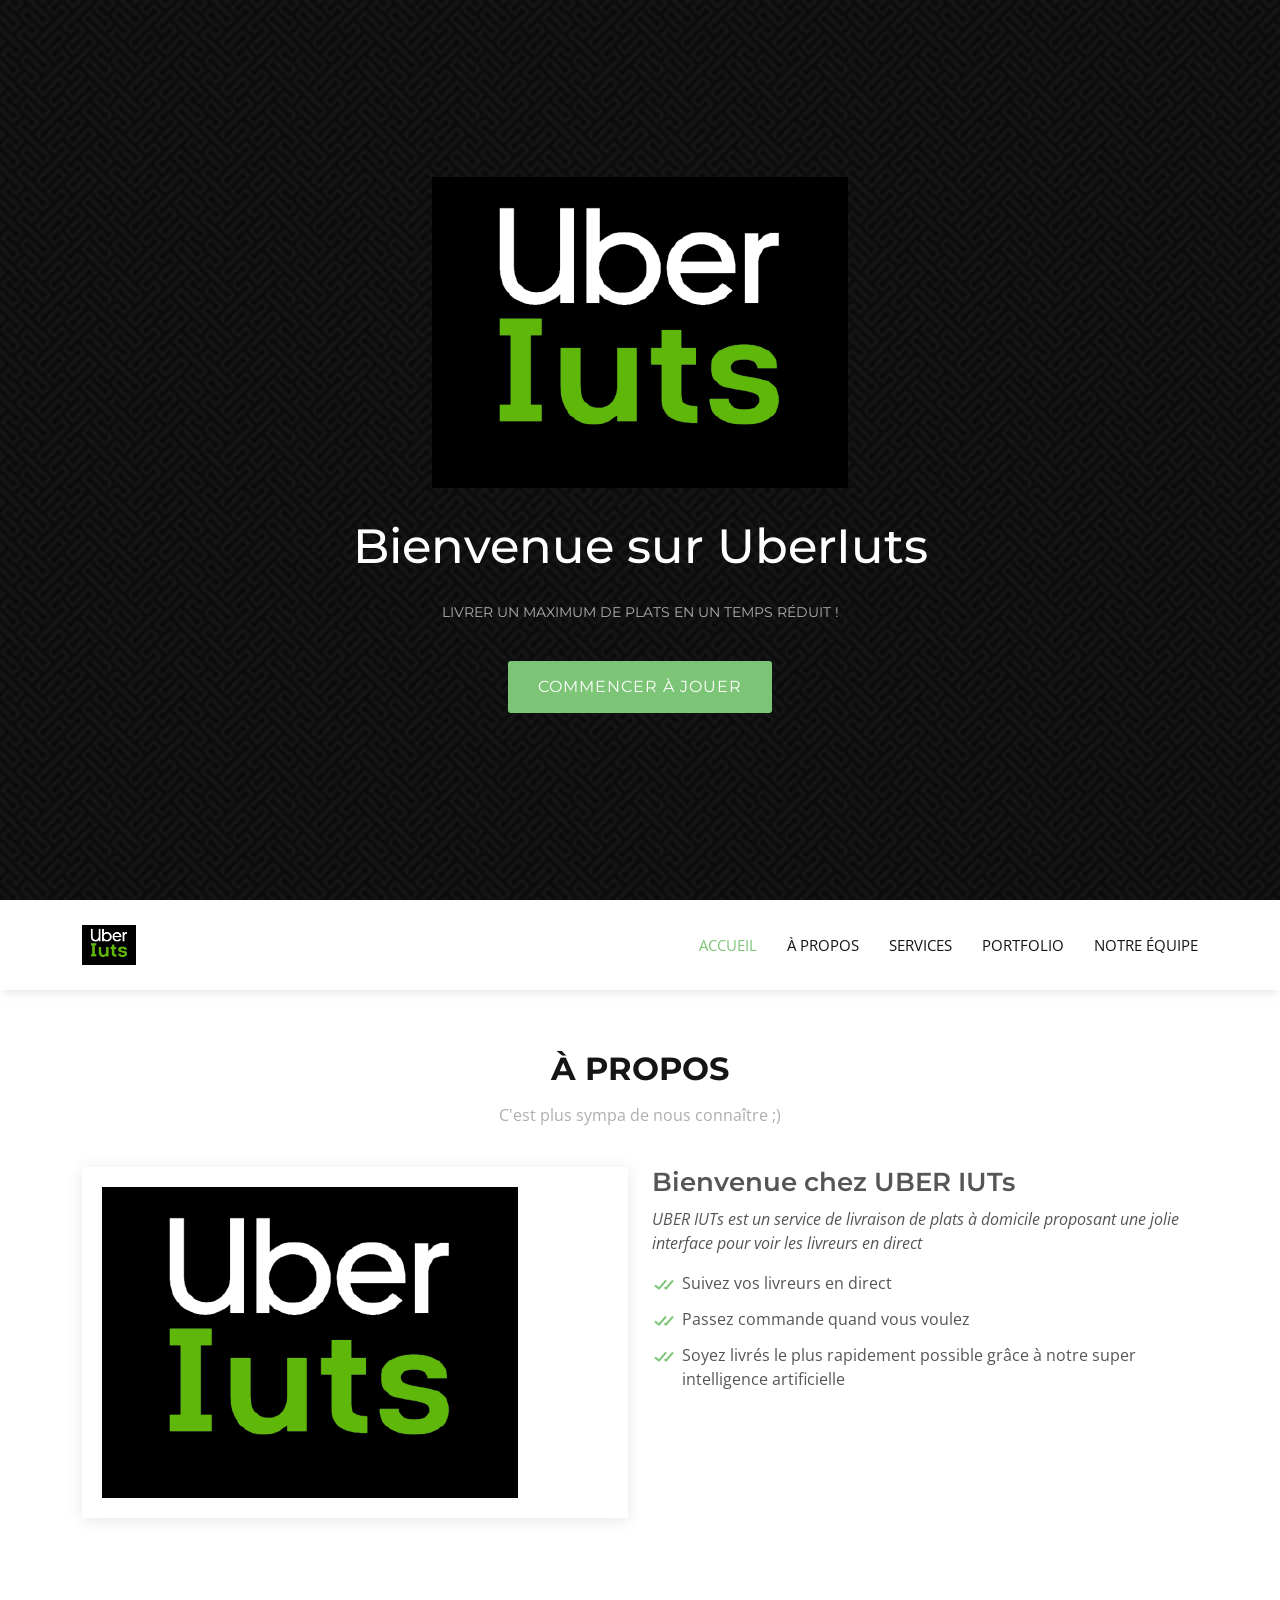
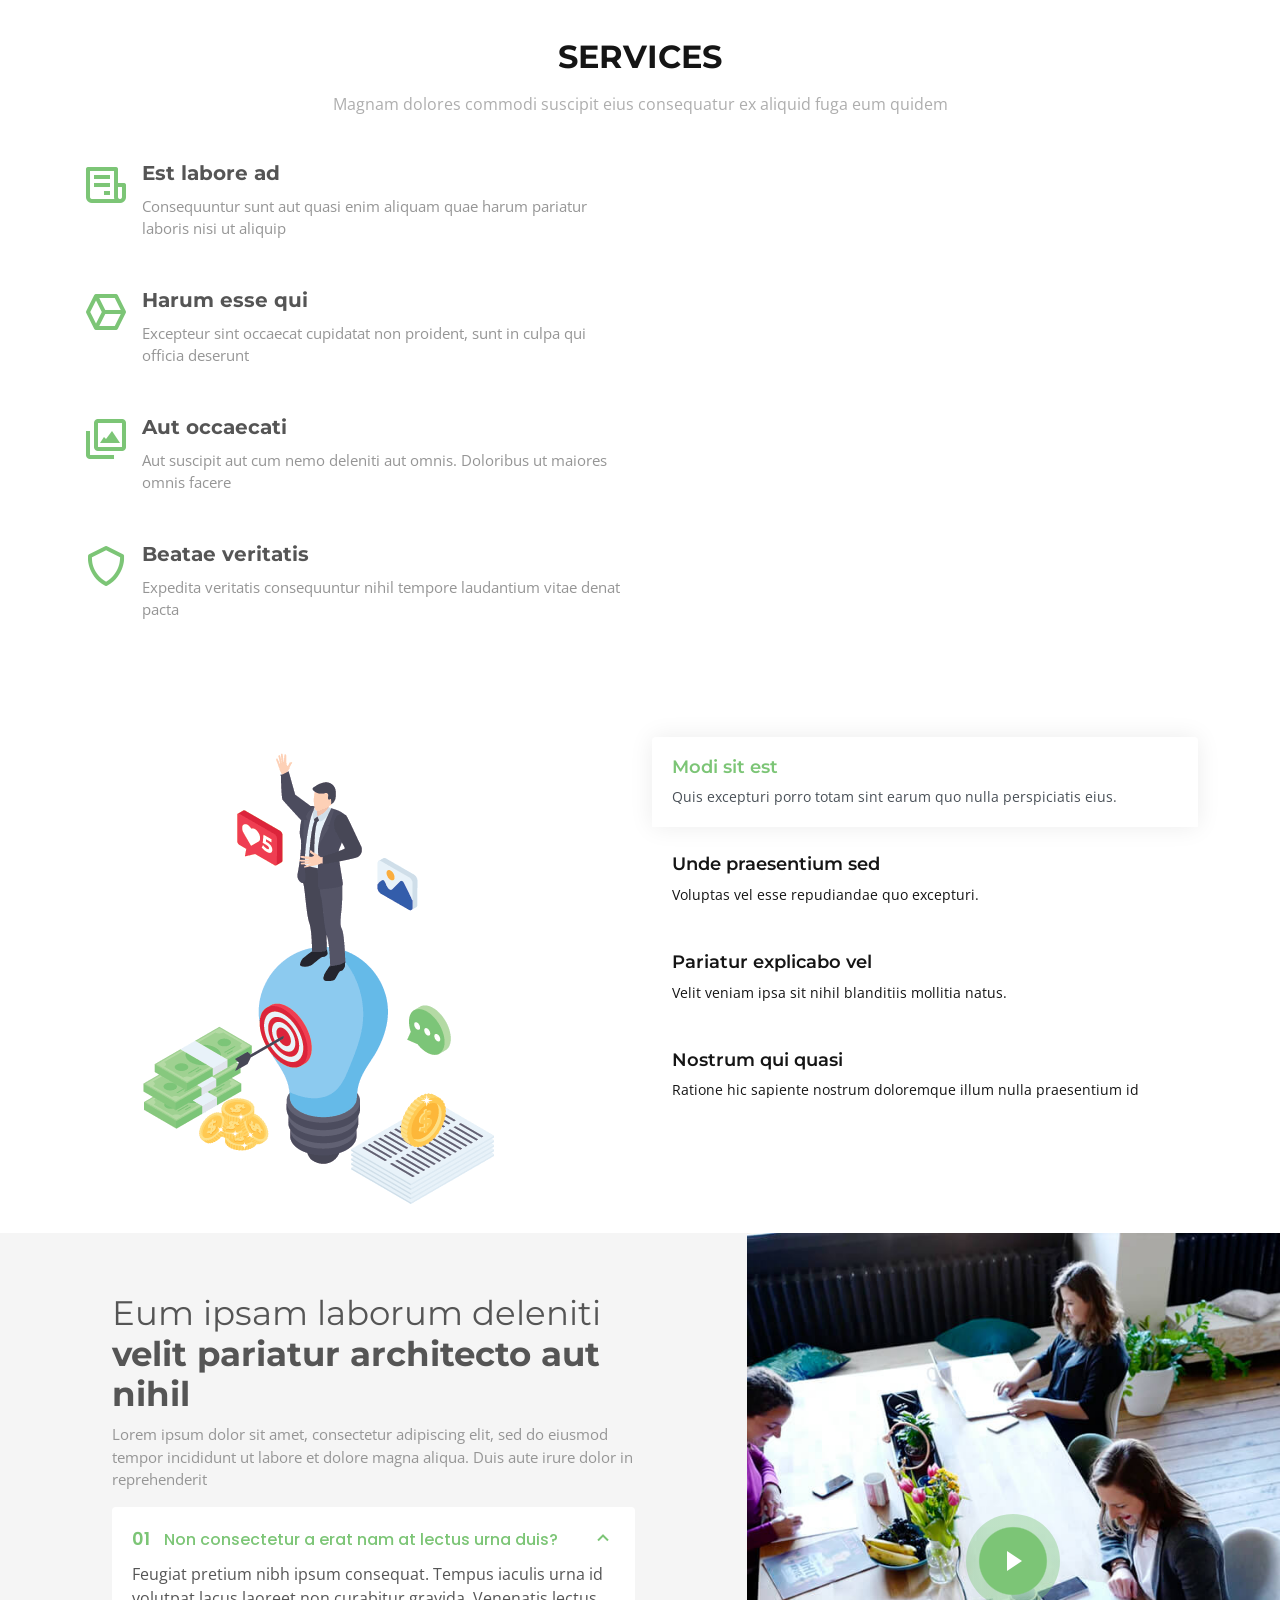
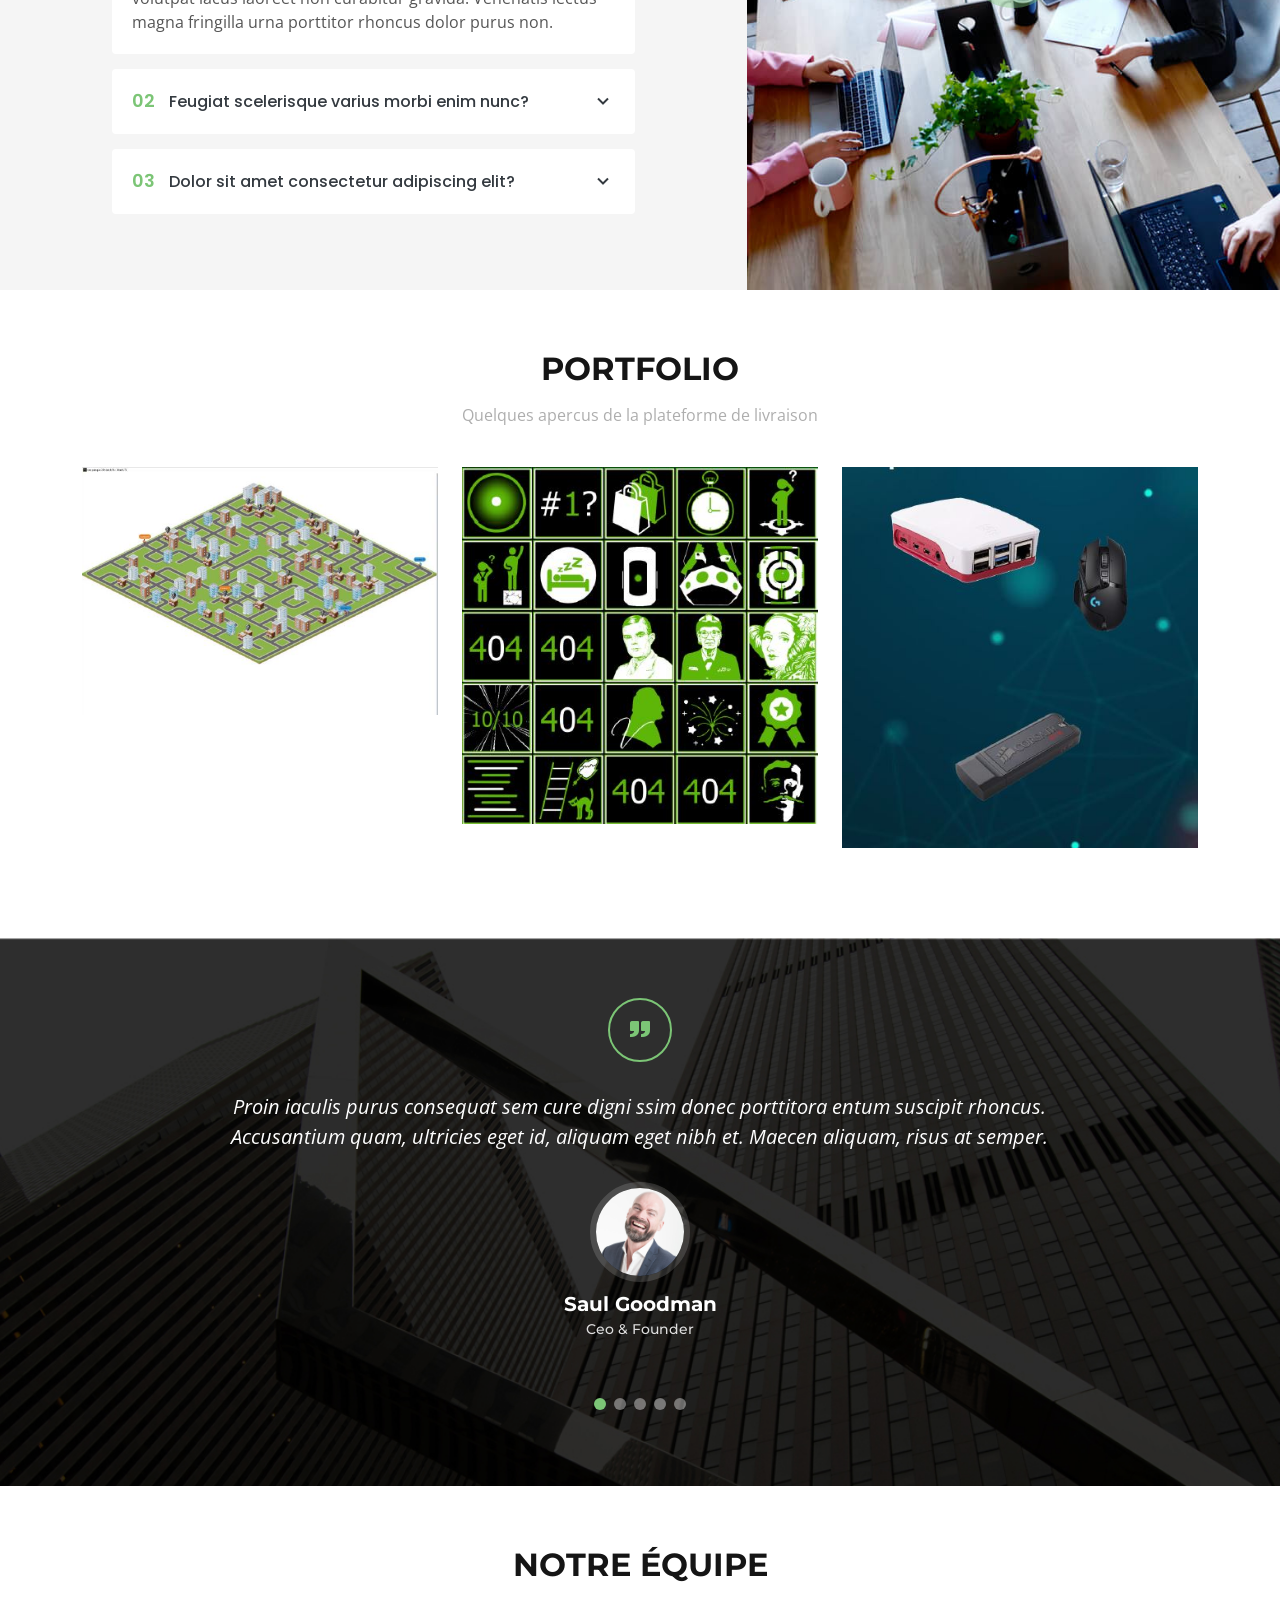
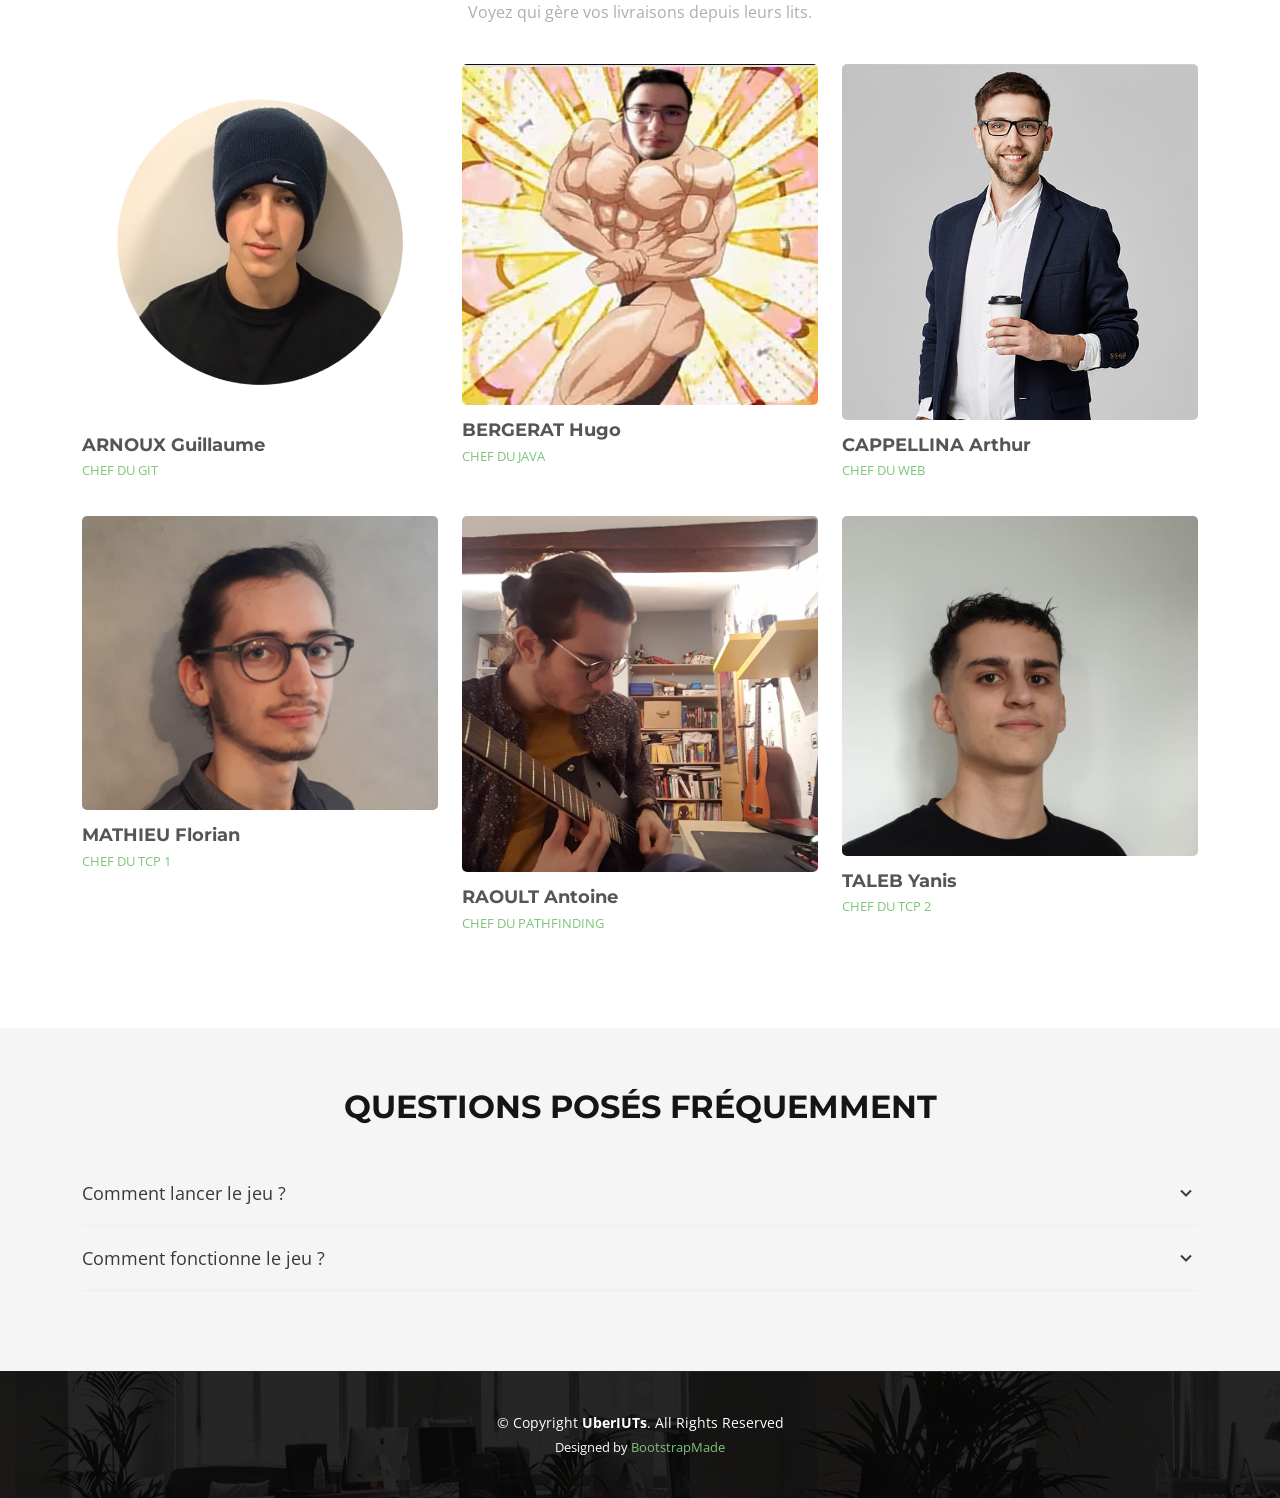
==== web/index.html @ 7dce93ef "Update web" ====
<!DOCTYPE html>
<html lang="en">

<head>
    <meta charset="utf-8">
    <meta content="width=device-width, initial-scale=1.0" name="viewport">

    <title>Knight Bootstrap Template - Index</title>
    <meta content="" name="description">
    <meta content="" name="keywords">

    <!-- Favicons -->
    <link href="assets/img/favicon.png" rel="icon">
    <link href="assets/img/apple-touch-icon.png" rel="apple-touch-icon">

    <!-- Google Fonts -->
    <link href="https://fonts.googleapis.com/css?family=Open+Sans:300,300i,400,400i,600,600i,700,700i|Montserrat:300,300i,400,400i,500,500i,600,600i,700,700i|Poppins:300,300i,400,400i,500,500i,600,600i,700,700i" rel="stylesheet">

    <!-- Vendor CSS Files -->
    <link href="assets/vendor/aos/aos.css" rel="stylesheet">
    <link href="assets/vendor/bootstrap/css/bootstrap.min.css" rel="stylesheet">
    <link href="assets/vendor/bootstrap-icons/bootstrap-icons.css" rel="stylesheet">
    <link href="assets/vendor/boxicons/css/boxicons.min.css" rel="stylesheet">
    <link href="assets/vendor/glightbox/css/glightbox.min.css" rel="stylesheet">
    <link href="assets/vendor/swiper/swiper-bundle.min.css" rel="stylesheet">

    <!-- Template Main CSS File -->
    <link href="assets/css/style.css" rel="stylesheet">

    <!-- =======================================================
    * Template Name: Knight - v4.2.0
    * Template URL: https://bootstrapmade.com/knight-free-bootstrap-theme/
    * Author: BootstrapMade.com
    * License: https://bootstrapmade.com/license/
    ======================================================== -->
</head>

<body>

    <!-- ======= Hero Section ======= -->
    <section id="hero">
        <div class="hero-container">
            <a href="index.html" class="hero-logo" data-aos="zoom-in"><img src="assets/img/uber-iuts.png" alt=""></a>
            <h1 data-aos="zoom-in">Bienvenue sur UberIuts</h1>
            <h2 data-aos="fade-up">Livrer un maximum de plats en un temps réduit !</h2>
            <a data-aos="fade-up" data-aos-delay="200" href="#about" class="btn-get-started scrollto">Commencer à jouer</a>
        </div>
    </section>
    <!-- End Hero -->

    <!-- ======= Header ======= -->
    <header id="header" class="d-flex align-items-center">
        <div class="container d-flex align-items-center justify-content-between">

            <div class="logo">
                <a href="index.html"><img src="assets/img/uber-iuts.png" alt="" class="img-fluid"></a>
            </div>

            <nav id="navbar" class="navbar">
                <ul>
                    <li><a class="nav-link scrollto active" href="#hero">Accueil</a></li>
                    <li><a class="nav-link scrollto" href="#about">À propos</a></li>
                    <li><a class="nav-link scrollto" href="#services">Services</a></li>
                    <li><a class="nav-link scrollto " href="#portfolio">Portfolio</a></li>
                    <li><a class="nav-link scrollto" href="#team">Notre équipe</a></li>
                </ul>
                <i class="bi bi-list mobile-nav-toggle"></i>
            </nav>
            <!-- .navbar -->

        </div>
    </header>
    <!-- End Header -->

    <main id="main">

        <!-- ======= About Us Section ======= -->
        <section id="about" class="about">
            <div class="container">

                <div class="section-title" data-aos="fade-up">
                    <h2>À propos</h2>
                    <p>C'est plus sympa de nous connaître ;)</p>
                </div>

                <div class="row">
                    <div class="col-lg-6" data-aos="fade-right">
                        <div class="image">
                            <img src="assets/img/uber-iuts.png" class="img-fluid" alt="">
                        </div>
                    </div>
                    <div class="col-lg-6" data-aos="fade-left">
                        <div class="content pt-4 pt-lg-0 pl-0 pl-lg-3 ">
                            <h3>Bienvenue chez UBER IUTs</h3>
                            <p class="fst-italic">
                                UBER IUTs est un service de livraison de plats à domicile proposant une jolie interface pour voir les livreurs en direct
                            </p>
                            <ul>
                                <li><i class="bx bx-check-double"></i> Suivez vos livreurs en direct
                                </li>
                                <li><i class="bx bx-check-double"></i> Passez commande quand vous voulez
                                </li>
                                <li><i class="bx bx-check-double"></i> Soyez livrés le plus rapidement possible grâce à notre super intelligence artificielle
                                </li>
                            </ul>
                        </div>
                    </div>
                </div>

            </div>
        </section>
        <!-- End About Us Section -->

        <!-- ======= Services Section ======= -->
        <section id="services" class="services">
            <div class="container">

                <div class="section-title" data-aos="fade-up">
                    <h2>Services</h2>
                    <p>Magnam dolores commodi suscipit eius consequatur ex aliquid fuga eum quidem</p>
                </div>

                <div class="row">
                    <div class="col-lg-6 order-2 order-lg-1">
                        <div class="icon-box mt-5 mt-lg-0" data-aos="fade-up">
                            <i class="bx bx-receipt"></i>
                            <h4>Est labore ad</h4>
                            <p>Consequuntur sunt aut quasi enim aliquam quae harum pariatur laboris nisi ut aliquip</p>
                        </div>
                        <div class="icon-box mt-5" data-aos="fade-up" data-aos-delay="100">
                            <i class="bx bx-cube-alt"></i>
                            <h4>Harum esse qui</h4>
                            <p>Excepteur sint occaecat cupidatat non proident, sunt in culpa qui officia deserunt</p>
                        </div>
                        <div class="icon-box mt-5" data-aos="fade-up" data-aos-delay="200">
                            <i class="bx bx-images"></i>
                            <h4>Aut occaecati</h4>
                            <p>Aut suscipit aut cum nemo deleniti aut omnis. Doloribus ut maiores omnis facere</p>
                        </div>
                        <div class="icon-box mt-5" data-aos="fade-up" data-aos-delay="300">
                            <i class="bx bx-shield"></i>
                            <h4>Beatae veritatis</h4>
                            <p>Expedita veritatis consequuntur nihil tempore laudantium vitae denat pacta</p>
                        </div>
                    </div>
                    <div class="image col-lg-6 order-1 order-lg-2" style='background-image: url("assets/img/services.jpg");' data-aos="fade-left" data-aos-delay="100"></div>
                </div>

            </div>
        </section>
        <!-- End Services Section -->

        <!-- ======= Featured Section ======= -->
        <section id="featured" class="featured">
            <div class="container">

                <div class="row">
                    <div class="col-lg-6" data-aos="fade-right">
                        <div class="tab-content">
                            <div class="tab-pane active show" id="tab-1">
                                <figure>
                                    <img src="assets/img/featured-1.png" alt="" class="img-fluid">
                                </figure>
                            </div>
                            <div class="tab-pane" id="tab-2">
                                <figure>
                                    <img src="assets/img/featured-2.png" alt="" class="img-fluid">
                                </figure>
                            </div>
                            <div class="tab-pane" id="tab-3">
                                <figure>
                                    <img src="assets/img/featured-3.png" alt="" class="img-fluid">
                                </figure>
                            </div>
                            <div class="tab-pane" id="tab-4">
                                <figure>
                                    <img src="assets/img/featured-4.png" alt="" class="img-fluid">
                                </figure>
                            </div>
                        </div>
                    </div>
                    <div class="col-lg-6 mt-4 mt-lg-0" data-aos="fade-left">
                        <ul class="nav nav-tabs flex-column">
                            <li class="nav-item">
                                <a class="nav-link active show" data-bs-toggle="tab" href="#tab-1">
                                    <h4>Modi sit est</h4>
                                    <p>Quis excepturi porro totam sint earum quo nulla perspiciatis eius.</p>
                                </a>
                            </li>
                            <li class="nav-item mt-2">
                                <a class="nav-link" data-bs-toggle="tab" href="#tab-2">
                                    <h4>Unde praesentium sed</h4>
                                    <p>Voluptas vel esse repudiandae quo excepturi.</p>
                                </a>
                            </li>
                            <li class="nav-item mt-2">
                                <a class="nav-link" data-bs-toggle="tab" href="#tab-3">
                                    <h4>Pariatur explicabo vel</h4>
                                    <p>Velit veniam ipsa sit nihil blanditiis mollitia natus.</p>
                                </a>
                            </li>
                            <li class="nav-item mt-2">
                                <a class="nav-link" data-bs-toggle="tab" href="#tab-4">
                                    <h4>Nostrum qui quasi</h4>
                                    <p>Ratione hic sapiente nostrum doloremque illum nulla praesentium id</p>
                                </a>
                            </li>
                        </ul>
                    </div>
                </div>

            </div>
        </section>
        <!-- End Featured Section -->

        <!-- ======= Why Us Section ======= -->
        <section id="why-us" class="why-us">
            <div class="container-fluid">

                <div class="row">

                    <div class="col-lg-7 order-2 order-lg-1 d-flex flex-column justify-content-center align-items-stretch">

                        <div class="content" data-aos="fade-up">
                            <h3>Eum ipsam laborum deleniti <strong>velit pariatur architecto aut nihil</strong></h3>
                            <p>
                                Lorem ipsum dolor sit amet, consectetur adipiscing elit, sed do eiusmod tempor incididunt ut labore et dolore magna aliqua. Duis aute irure dolor in reprehenderit
                            </p>
                        </div>

                        <div class="accordion-list">
                            <ul>
                                <li data-aos="fade-up" data-aos-delay="100">
                                    <a data-bs-toggle="collapse" class="collapse" data-bs-target="#accordion-list-1"><span>01</span>
                                    Non consectetur a erat nam at lectus urna duis? <i
                                            class="bx bx-chevron-down icon-show"></i><i
                                            class="bx bx-chevron-up icon-close"></i></a>
                                    <div id="accordion-list-1" class="collapse show" data-bs-parent=".accordion-list">
                                        <p>
                                            Feugiat pretium nibh ipsum consequat. Tempus iaculis urna id volutpat lacus laoreet non curabitur gravida. Venenatis lectus magna fringilla urna porttitor rhoncus dolor purus non.
                                        </p>
                                    </div>
                                </li>

                                <li data-aos="fade-up" data-aos-delay="200">
                                    <a data-bs-toggle="collapse" data-bs-target="#accordion-list-2" class="collapsed"><span>02</span>
                                    Feugiat scelerisque varius morbi enim nunc? <i
                                            class="bx bx-chevron-down icon-show"></i><i
                                            class="bx bx-chevron-up icon-close"></i></a>
                                    <div id="accordion-list-2" class="collapse" data-bs-parent=".accordion-list">
                                        <p>
                                            Dolor sit amet consectetur adipiscing elit pellentesque habitant morbi. Id interdum velit laoreet id donec ultrices. Fringilla phasellus faucibus scelerisque eleifend donec pretium. Est pellentesque elit ullamcorper dignissim. Mauris ultrices eros in
                                            cursus turpis massa tincidunt dui.
                                        </p>
                                    </div>
                                </li>

                                <li data-aos="fade-up" data-aos-delay="300">
                                    <a data-bs-toggle="collapse" data-bs-target="#accordion-list-3" class="collapsed"><span>03</span>
                                    Dolor sit amet consectetur adipiscing elit? <i
                                            class="bx bx-chevron-down icon-show"></i><i
                                            class="bx bx-chevron-up icon-close"></i></a>
                                    <div id="accordion-list-3" class="collapse" data-bs-parent=".accordion-list">
                                        <p>
                                            Eleifend mi in nulla posuere sollicitudin aliquam ultrices sagittis orci. Faucibus pulvinar elementum integer enim. Sem nulla pharetra diam sit amet nisl suscipit. Rutrum tellus pellentesque eu tincidunt. Lectus urna duis convallis convallis tellus. Urna
                                            molestie at elementum eu facilisis sed odio morbi quis
                                        </p>
                                    </div>
                                </li>

                            </ul>
                        </div>

                    </div>

                    <div class="col-lg-5 order-1 order-lg-2 align-items-stretch video-box" style='background-image: url("assets/img/why-us.jpg");' data-aos="zoom-in">
                        <a href="https://www.youtube.com/watch?v=LIqQNG_q2us" class="venobox play-btn mb-4" data-vbtype="video" data-autoplay="true"></a>
                    </div>

                </div>

            </div>
        </section>
        <!-- End Why Us Section -->

        <!-- ======= Portfolio Section ======= -->
        <section id="portfolio" class="portfolio">
            <div class="container">

                <div class="section-title" data-aos="fade-up">
                    <h2>Portfolio</h2>
                    <p>Quelques apercus de la plateforme de livraison</p>
                </div>

                <div class="row portfolio-container" data-aos="fade-up" data-aos-delay="200">

                    <div class="col-lg-4 col-md-6 portfolio-item filter-app">
                        <div class="portfolio-wrap">
                            <img src="assets/img/portfolio/portfolio-1.jpg" class="img-fluid" alt="">
                            <div class="portfolio-info">
                                <h4>App 1</h4>
                                <p>App</p>
                                <div class="portfolio-links">
                                    <a href="assets/img/portfolio/portfolio-1.jpg" data-gallery="portfolioGallery" class="portfolio-lightbox" title="App 1"><i class="bx bx-plus"></i></a>
                                    <a href="portfolio-details.html" title="More Details"><i class="bx bx-link"></i></a>
                                </div>
                            </div>
                        </div>
                    </div>

                    <div class="col-lg-4 col-md-6 portfolio-item filter-web">
                        <div class="portfolio-wrap">
                            <img src="assets/img/portfolio/portfolio-2.jpg" class="img-fluid" alt="">
                            <div class="portfolio-info">
                                <h4>Web 3</h4>
                                <p>Web</p>
                                <div class="portfolio-links">
                                    <a href="assets/img/portfolio/portfolio-2.jpg" data-gallery="portfolioGallery" class="portfolio-lightbox" title="Web 3"><i class="bx bx-plus"></i></a>
                                    <a href="portfolio-details.html" title="More Details"><i class="bx bx-link"></i></a>
                                </div>
                            </div>
                        </div>
                    </div>

                    <div class="col-lg-4 col-md-6 portfolio-item filter-app">
                        <div class="portfolio-wrap">
                            <img src="assets/img/portfolio/portfolio-3.jpg" class="img-fluid" alt="">
                            <div class="portfolio-info">
                                <h4>App 2</h4>
                                <p>App</p>
                                <div class="portfolio-links">
                                    <a href="assets/img/portfolio/portfolio-3.jpg" data-gallery="portfolioGallery" class="portfolio-lightbox" title="App 2"><i class="bx bx-plus"></i></a>
                                    <a href="portfolio-details.html" title="More Details"><i class="bx bx-link"></i></a>
                                </div>
                            </div>
                        </div>
                    </div>

                </div>

            </div>
        </section>
        <!-- End Portfolio Section -->

        <!-- ======= Testimonials Section ======= -->
        <section id="testimonials" class="testimonials">
            <div class="container" data-aos="zoom-in">
                <div class="quote-icon">
                    <i class="bx bxs-quote-right"></i>
                </div>

                <div class="testimonials-slider swiper-container" data-aos="fade-up" data-aos-delay="100">
                    <div class="swiper-wrapper">

                        <div class="swiper-slide">
                            <div class="testimonial-item">
                                <p>
                                    Proin iaculis purus consequat sem cure digni ssim donec porttitora entum suscipit rhoncus. Accusantium quam, ultricies eget id, aliquam eget nibh et. Maecen aliquam, risus at semper.
                                </p>
                                <img src="assets/img/testimonials/testimonials-1.jpg" class="testimonial-img" alt="">
                                <h3>Saul Goodman</h3>
                                <h4>Ceo &amp; Founder</h4>
                            </div>
                        </div>
                        <!-- End testimonial item -->

                        <div class="swiper-slide">
                            <div class="testimonial-item">
                                <p>
                                    Export tempor illum tamen malis malis eram quae irure esse labore quem cillum quid cillum eram malis quorum velit fore eram velit sunt aliqua noster fugiat irure amet legam anim culpa.
                                </p>
                                <img src="assets/img/testimonials/testimonials-2.jpg" class="testimonial-img" alt="">
                                <h3>Sara Wilsson</h3>
                                <h4>Designer</h4>
                            </div>
                        </div>
                        <!-- End testimonial item -->

                        <div class="swiper-slide">
                            <div class="testimonial-item">
                                <p>
                                    Enim nisi quem export duis labore cillum quae magna enim sint quorum nulla quem veniam duis minim tempor labore quem eram duis noster aute amet eram fore quis sint minim.
                                </p>
                                <img src="assets/img/testimonials/testimonials-3.jpg" class="testimonial-img" alt="">
                                <h3>Jena Karlis</h3>
                                <h4>Store Owner</h4>
                            </div>
                        </div>
                        <!-- End testimonial item -->

                        <div class="swiper-slide">
                            <div class="testimonial-item">
                                <p>
                                    Fugiat enim eram quae cillum dolore dolor amet nulla culpa multos export minim fugiat minim velit minim dolor enim duis veniam ipsum anim magna sunt elit fore quem dolore labore illum veniam.
                                </p>
                                <img src="assets/img/testimonials/testimonials-4.jpg" class="testimonial-img" alt="">
                                <h3>Matt Brandon</h3>
                                <h4>Freelancer</h4>
                            </div>
                        </div>
                        <!-- End testimonial item -->

                        <div class="swiper-slide">
                            <div class="testimonial-item">
                                <p>
                                    Quis quorum aliqua sint quem legam fore sunt eram irure aliqua veniam tempor noster veniam enim culpa labore duis sunt culpa nulla illum cillum fugiat legam esse veniam culpa fore nisi cillum quid.
                                </p>
                                <img src="assets/img/testimonials/testimonials-5.jpg" class="testimonial-img" alt="">
                                <h3>John Larson</h3>
                                <h4>Entrepreneur</h4>
                            </div>
                        </div>
                        <!-- End testimonial item -->

                    </div>
                    <div class="swiper-pagination"></div>
                </div>

            </div>
        </section>
        <!-- End Testimonials Section -->

        <!-- ======= Team Section ======= -->
        <section id="team" class="team">
            <div class="container">

                <div class="section-title" data-aos="fade-up">
                    <h2>Notre équipe</h2>
                    <p>Voyez qui gère vos livraisons depuis leurs lits.</p>
                </div>

                <div class="row">

                    <div class="col-lg-4 col-md-6 d-flex align-items-stretch">
                        <div class="member" data-aos="zoom-in">
                            <div class="member-img">
                                <img src="assets/img/team/team-2.png" class="img-fluid" alt="">
                                <div class="social">
                                    <a href=""><i class="bi bi-twitter"></i></a>
                                    <a href=""><i class="bi bi-facebook"></i></a>
                                    <a href=""><i class="bi bi-instagram"></i></a>
                                    <a href=""><i class="bi bi-linkedin"></i></a>
                                </div>
                            </div>
                            <div class="member-info">
                                <h4>ARNOUX Guillaume</h4>
                                <span>Chef du Git</span>
                            </div>
                        </div>
                    </div>

                    <div class="col-lg-4 col-md-6 d-flex align-items-stretch">
                        <div class="member" data-aos="zoom-in" data-aos-delay="100">
                            <div class="member-img">
                                <img src="assets/img/team/team-1.jpg" class="img-fluid" alt="">
                                <div class="social">
                                    <a href=""><i class="bi bi-twitter"></i></a>
                                    <a href=""><i class="bi bi-facebook"></i></a>
                                    <a href=""><i class="bi bi-instagram"></i></a>
                                    <a href=""><i class="bi bi-linkedin"></i></a>
                                </div>
                            </div>
                            <div class="member-info">
                                <h4>BERGERAT Hugo</h4>
                                <span>Chef du Java</span>
                            </div>
                        </div>
                    </div>

                    <div class="col-lg-4 col-md-6 d-flex align-items-stretch">
                        <div class="member" data-aos="zoom-in" data-aos-delay="200">
                            <div class="member-img">
                                <img src="assets/img/team/team-3.jpg" class="img-fluid" alt="">
                                <div class="social">
                                    <a href=""><i class="bi bi-twitter"></i></a>
                                    <a href=""><i class="bi bi-facebook"></i></a>
                                    <a href=""><i class="bi bi-instagram"></i></a>
                                    <a href=""><i class="bi bi-linkedin"></i></a>
                                </div>
                            </div>
                            <div class="member-info">
                                <h4>CAPPELLINA Arthur</h4>
                                <span>Chef du Web</span>
                            </div>
                        </div>
                    </div>

                    <div class="col-lg-4 col-md-6 d-flex align-items-stretch">
                        <div class="member" data-aos="zoom-in" data-aos-delay="200">
                            <div class="member-img">
                                <img src="assets/img/team/team-4.jpg" class="img-fluid" alt="">
                                <div class="social">
                                    <a href=""><i class="bi bi-twitter"></i></a>
                                    <a href=""><i class="bi bi-facebook"></i></a>
                                    <a href=""><i class="bi bi-instagram"></i></a>
                                    <a href=""><i class="bi bi-linkedin"></i></a>
                                </div>
                            </div>
                            <div class="member-info">
                                <h4>MATHIEU Florian</h4>
                                <span>Chef du TCP 1</span>
                            </div>
                        </div>
                    </div>

                    <div class="col-lg-4 col-md-6 d-flex align-items-stretch">
                        <div class="member" data-aos="zoom-in" data-aos-delay="200">
                            <div class="member-img">
                                <img src="assets/img/team/team-5.jpg" class="img-fluid" alt="">
                                <div class="social">
                                    <a href=""><i class="bi bi-twitter"></i></a>
                                    <a href=""><i class="bi bi-facebook"></i></a>
                                    <a href=""><i class="bi bi-instagram"></i></a>
                                    <a href=""><i class="bi bi-linkedin"></i></a>
                                </div>
                            </div>
                            <div class="member-info">
                                <h4>RAOULT Antoine</h4>
                                <span>Chef du PathFinding</span>
                            </div>
                        </div>
                    </div>

                    <div class="col-lg-4 col-md-6 d-flex align-items-stretch">
                        <div class="member" data-aos="zoom-in" data-aos-delay="200">
                            <div class="member-img">
                                <img src="assets/img/team/team-6.jpg" class="img-fluid" alt="">
                                <div class="social">
                                    <a href=""><i class="bi bi-twitter"></i></a>
                                    <a href=""><i class="bi bi-facebook"></i></a>
                                    <a href=""><i class="bi bi-instagram"></i></a>
                                    <a href=""><i class="bi bi-linkedin"></i></a>
                                </div>
                            </div>
                            <div class="member-info">
                                <h4>TALEB Yanis</h4>
                                <span>Chef du TCP 2</span>
                            </div>
                        </div>
                    </div>

                </div>

            </div>
        </section>
        <!-- End Team Section -->

        <!-- ======= Frequently Asked Questions Section ======= -->
        <section id="faq" class="faq section-bg">
            <div class="container">

                <div class="section-title" data-aos="fade-up">
                    <h2>Questions posés fréquemment</h2>
                </div>

                <ul class="faq-list">

                    <li data-aos="fade-up">
                        <a data-bs-toggle="collapse" class="collapsed" data-bs-target="#faq1">Comment lancer le jeu ?
                        <i class="bx bx-chevron-down icon-show"></i><i class="bx bx-x icon-close"></i></a>
                        <div id="faq1" class="collapse" data-bs-parent=".faq-list">
                            <p>
                              Tout d'abord, il vous faut lancer le serveur afin de permettre aux joueurs de se connecter. Ensuite, il faut
                              que chaque lance son IA. Il ne vous reste plus qu'à regarder ! 
                            </p>
                        </div>
                    </li>

                    <li data-aos="fade-up" data-aos-delay="100">
                        <a data-bs-toggle="collapse" data-bs-target="#faq2" class="collapsed">Comment fonctionne le jeu ?
                           <i class="bx bx-chevron-down icon-show"></i><i
                                class="bx bx-x icon-close"></i></a>
                        <div id="faq2" class="collapse" data-bs-parent=".faq-list">
                            <p>
                                Un serveur attend que chaque joueur se connecte. Une fois cela fait, il communique avec des intelligences artificielles 
                                qui vont tout faire pour accomplir un maximum de livraison. 
                            </p>
                        </div>
                    </li>

                </ul>

            </div>
        </section>
        <!-- End Frequently Asked Questions Section -->


    </main>
    <!-- End #main -->

    <!-- ======= Footer ======= -->
    <footer id="footer">

        <div class="container footer-bottom clearfix">
            <div class="copyright">
                &copy; Copyright <strong><span>UberIUTs</span></strong>. All Rights Reserved
            </div>
            <div class="credits">
                <!-- All the links in the footer should remain intact. -->
                <!-- You can delete the links only if you purchased the pro version. -->
                <!-- Licensing information: https://bootstrapmade.com/license/ -->
                <!-- Purchase the pro version with working PHP/AJAX contact form: https://bootstrapmade.com/knight-free-bootstrap-theme/ -->
                Designed by <a href="https://bootstrapmade.com/">BootstrapMade</a>
            </div>
        </div>
    </footer>
    <!-- End Footer -->

    <a href="#" class="back-to-top d-flex align-items-center justify-content-center"><i
        class="bi bi-arrow-up-short"></i></a>

    <!-- Vendor JS Files -->
    <script src="assets/vendor/aos/aos.js"></script>
    <script src="assets/vendor/bootstrap/js/bootstrap.bundle.min.js"></script>
    <script src="assets/vendor/glightbox/js/glightbox.min.js"></script>
    <script src="assets/vendor/isotope-layout/isotope.pkgd.min.js"></script>
    <script src="assets/vendor/php-email-form/validate.js"></script>
    <script src="assets/vendor/swiper/swiper-bundle.min.js"></script>

    <!-- Template Main JS File -->
    <script src="assets/js/main.js"></script>

</body>

</html>
---- web/assets/css/style.css ----
/**
* Template Name: Knight - v4.2.0
* Template URL: https://bootstrapmade.com/knight-free-bootstrap-theme/
* Author: BootstrapMade.com
* License: https://bootstrapmade.com/license/
*/

/*--------------------------------------------------------------
# General
--------------------------------------------------------------*/
body {
  font-family: "Open Sans", sans-serif;
  color: #555555;
}

a {
  text-decoration: none;
  color: #7cc576;
}

a:hover {
  color: #9ed49a;
  text-decoration: none;
}

h1, h2, h3, h4, h5, h6 {
  font-family: "Montserrat", sans-serif;
}

/*--------------------------------------------------------------
# Back to top button
--------------------------------------------------------------*/
.back-to-top {
  position: fixed;
  visibility: hidden;
  opacity: 0;
  right: 15px;
  bottom: 15px;
  z-index: 996;
  background: #7cc576;
  width: 40px;
  height: 40px;
  border-radius: 4px;
  transition: all 0.4s;
}

.back-to-top i {
  font-size: 28px;
  color: #fff;
  line-height: 0;
}

.back-to-top:hover {
  background: #97d193;
  color: #fff;
}

.back-to-top.active {
  visibility: visible;
  opacity: 1;
}

/*--------------------------------------------------------------
# Disable AOS delay on mobile
--------------------------------------------------------------*/
@media screen and (max-width: 768px) {
  [data-aos-delay] {
    transition-delay: 0 !important;
  }
}

/*--------------------------------------------------------------
# Header
--------------------------------------------------------------*/
#header {
  height: 90px;
  transition: all 0.5s;
  z-index: 997;
  transition: all 0.5s;
  background: #fff;
  box-shadow: 0 4px 10px -3px rgba(191, 191, 191, 0.5);
}

#header .logo h1 {
  font-size: 28px;
  margin: 0;
  line-height: 1;
  font-weight: 400;
  letter-spacing: 3px;
  text-transform: uppercase;
}

#header .logo h1 a, #header .logo h1 a:hover {
  color: #fff;
  text-decoration: none;
}

#header .logo img {
  padding: 0;
  margin: 0;
  max-height: 40px;
}

@media (max-width: 992px) {
  #header {
    height: 70px;
  }
}

.scrolled-offset {
  margin-top: 90px;
}

@media (max-width: 992px) {
  .scrolled-offset {
    margin-top: 90px;
  }
}

/*--------------------------------------------------------------
# Navigation Menu
--------------------------------------------------------------*/
/**
* Desktop Navigation 
*/
.navbar {
  padding: 0;
}

.navbar ul {
  margin: 0;
  padding: 0;
  display: flex;
  list-style: none;
  align-items: center;
}

.navbar li {
  position: relative;
}

.navbar a {
  display: flex;
  align-items: center;
  justify-content: space-between;
  padding: 10px 0 10px 30px;
  font-size: 15px;
  color: #151515;
  text-transform: uppercase;
  white-space: nowrap;
  transition: 0.3s;
}

.navbar a i {
  font-size: 12px;
  line-height: 0;
  margin-left: 5px;
}

.navbar a:hover, .navbar .active, .navbar li:hover > a {
  color: #7cc576;
}

.navbar .dropdown ul {
  display: block;
  position: absolute;
  left: 14px;
  top: calc(100% + 30px);
  margin: 0;
  padding: 10px 0;
  z-index: 99;
  opacity: 0;
  visibility: hidden;
  background: #fff;
  box-shadow: 0px 0px 30px rgba(127, 137, 161, 0.25);
  transition: 0.3s;
}

.navbar .dropdown ul li {
  min-width: 200px;
}

.navbar .dropdown ul a {
  padding: 10px 20px;
  font-size: 15px;
  text-transform: none;
  font-weight: 600;
}

.navbar .dropdown ul a i {
  font-size: 12px;
}

.navbar .dropdown ul a:hover, .navbar .dropdown ul .active:hover, .navbar .dropdown ul li:hover > a {
  color: #7cc576;
}

.navbar .dropdown:hover > ul {
  opacity: 1;
  top: 100%;
  visibility: visible;
}

.navbar .dropdown .dropdown ul {
  top: 0;
  left: calc(100% - 30px);
  visibility: hidden;
}

.navbar .dropdown .dropdown:hover > ul {
  opacity: 1;
  top: 0;
  left: 100%;
  visibility: visible;
}

@media (max-width: 1366px) {
  .navbar .dropdown .dropdown ul {
    left: -90%;
  }
  .navbar .dropdown .dropdown:hover > ul {
    left: -100%;
  }
}

/**
* Mobile Navigation 
*/
.mobile-nav-toggle {
  color: #151515;
  font-size: 28px;
  cursor: pointer;
  display: none;
  line-height: 0;
  transition: 0.5s;
}

.mobile-nav-toggle.bi-x {
  color: #fff;
}

@media (max-width: 991px) {
  .mobile-nav-toggle {
    display: block;
  }
  .navbar ul {
    display: none;
  }
}

.navbar-mobile {
  position: fixed;
  overflow: hidden;
  top: 0;
  right: 0;
  left: 0;
  bottom: 0;
  background: rgba(0, 0, 0, 0.9);
  transition: 0.3s;
  z-index: 999;
}

.navbar-mobile .mobile-nav-toggle {
  position: absolute;
  top: 15px;
  right: 15px;
}

.navbar-mobile ul {
  display: block;
  position: absolute;
  top: 55px;
  right: 15px;
  bottom: 15px;
  left: 15px;
  padding: 10px 0;
  background-color: #fff;
  overflow-y: auto;
  transition: 0.3s;
}

.navbar-mobile a {
  padding: 10px 20px;
  font-size: 15px;
  color: #151515;
}

.navbar-mobile a:hover, .navbar-mobile .active, .navbar-mobile li:hover > a {
  color: #7cc576;
}

.navbar-mobile .getstarted {
  margin: 15px;
}

.navbar-mobile .dropdown ul {
  position: static;
  display: none;
  margin: 10px 20px;
  padding: 10px 0;
  z-index: 99;
  opacity: 1;
  visibility: visible;
  background: #fff;
  box-shadow: 0px 0px 30px rgba(127, 137, 161, 0.25);
}

.navbar-mobile .dropdown ul li {
  min-width: 200px;
}

.navbar-mobile .dropdown ul a {
  padding: 10px 20px;
}

.navbar-mobile .dropdown ul a i {
  font-size: 12px;
}

.navbar-mobile .dropdown ul a:hover, .navbar-mobile .dropdown ul .active:hover, .navbar-mobile .dropdown ul li:hover > a {
  color: #7cc576;
}

.navbar-mobile .dropdown > .dropdown-active {
  display: block;
}

/*--------------------------------------------------------------
# Hero Section
--------------------------------------------------------------*/
#hero {
  width: 100%;
  height: 100vh;
  background: url("../img/hero-bg.png");
  position: relative;
}

#hero .hero-container {
  position: absolute;
  bottom: 0;
  top: 0;
  left: 0;
  right: 0;
  display: flex;
  justify-content: center;
  align-items: center;
  flex-direction: column;
  text-align: center;
  padding: 0 15px;
}

#hero .hero-logo {
  margin-bottom: 30px;
}

#hero h1 {
  margin: 0 0 30px 0;
  font-size: 48px;
  font-weight: 500;
  line-height: 56px;
  color: #fff;
}

#hero h2 {
  color: #aeaeae;
  margin-bottom: 30px;
  font-size: 14px;
  font-weight: 400;
  text-transform: uppercase;
}

#hero .btn-get-started {
  font-family: "Montserrat", sans-serif;
  text-transform: uppercase;
  font-weight: 400;
  font-size: 16px;
  letter-spacing: 1px;
  display: inline-block;
  padding: 14px 30px;
  border-radius: 3px;
  margin: 10px;
  color: #fff;
  background: #7cc576;
}

#hero .btn-get-started:hover {
  transition: 0.5s;
  background: #fff;
  color: #7cc576;
}

@media (min-width: 1024px) {
  #hero {
    background-attachment: fixed;
  }
}

@media (max-width: 768px) {
  #hero h1 {
    font-size: 28px;
    line-height: 36px;
  }
  #hero h2 {
    line-height: 22px;
  }
}

/*--------------------------------------------------------------
# Sections General
--------------------------------------------------------------*/
section {
  padding: 60px 0;
  overflow: hidden;
}

.section-bg {
  background-color: whitesmoke;
}

.section-title {
  text-align: center;
  padding-bottom: 40px;
}

.section-title h2 {
  font-size: 32px;
  font-weight: bold;
  text-transform: uppercase;
  margin-bottom: 15px;
  padding-bottom: 0;
  color: #151515;
}

.section-title p {
  margin-bottom: 0;
  color: #aeaeae;
}

/*--------------------------------------------------------------
# About Us
--------------------------------------------------------------*/
.about .image {
  padding: 20px;
  box-shadow: 0px 2px 15px rgba(0, 0, 0, 0.1);
}

.about .content h3 {
  font-weight: 600;
  font-size: 26px;
}

.about .content ul {
  list-style: none;
  padding: 0;
}

.about .content ul li {
  padding-bottom: 10px;
  display: flex;
  align-items: flex-start;
}

.about .content ul i {
  font-size: 24px;
  padding: 2px 6px 0 0;
  color: #7cc576;
}

.about .content p:last-child {
  margin-bottom: 0;
}

/*--------------------------------------------------------------
# Services
--------------------------------------------------------------*/
.services .icon-box h4 {
  font-size: 20px;
  font-weight: 700;
  margin: 5px 0 10px 60px;
}

.services .icon-box i {
  font-size: 48px;
  float: left;
  color: #7cc576;
}

.services .icon-box p {
  font-size: 15px;
  color: #959595;
  margin-left: 60px;
}

.services .image {
  background-position: center center;
  background-repeat: no-repeat;
  background-size: cover;
  min-height: 400px;
}

/*--------------------------------------------------------------
# Featured
--------------------------------------------------------------*/
.featured {
  padding: 40px 0 0 0;
  background: white;
}

.featured .nav-tabs {
  border: 0;
}

.featured .nav-link {
  border: 0;
  padding: 20px;
  color: #151515;
  transition: 0.3s;
}

.featured .nav-link h4 {
  font-size: 18px;
  font-weight: 600;
  transition: 0.3s;
}

.featured .nav-link:hover h4 {
  color: #7cc576;
}

.featured .nav-link p {
  font-size: 14px;
  margin-bottom: 0;
}

.featured .nav-link.active {
  box-shadow: 0px 0 25px rgba(0, 0, 0, 0.08);
}

.featured .nav-link.active h4 {
  color: #7cc576;
}

.featured .tab-pane.active {
  -webkit-animation: slide-down 0.5s ease-out;
  animation: slide-down 0.5s ease-out;
}

@-webkit-keyframes slide-down {
  0% {
    opacity: 0;
  }
  100% {
    opacity: 1;
  }
}

@keyframes slide-down {
  0% {
    opacity: 0;
  }
  100% {
    opacity: 1;
  }
}

/*--------------------------------------------------------------
# Why Us
--------------------------------------------------------------*/
.why-us {
  background: whitesmoke;
  padding: 0;
}

.why-us .content {
  padding: 60px 100px 0 100px;
}

.why-us .content h3 {
  font-weight: 400;
  font-size: 34px;
}

.why-us .content h4 {
  font-size: 20px;
  font-weight: 700;
  margin-top: 5px;
}

.why-us .content p {
  font-size: 15px;
  color: #959595;
}

.why-us .video-box {
  background-size: cover;
  background-repeat: no-repeat;
  background-position: center center;
  min-height: 400px;
  position: relative;
}

.why-us .accordion-list {
  padding: 0 100px 60px 100px;
}

.why-us .accordion-list ul {
  padding: 0;
  list-style: none;
}

.why-us .accordion-list li + li {
  margin-top: 15px;
}

.why-us .accordion-list li {
  padding: 20px;
  background: #fff;
  border-radius: 4px;
}

.why-us .accordion-list a {
  display: block;
  position: relative;
  font-family: "Poppins", sans-serif;
  font-size: 16px;
  line-height: 24px;
  font-weight: 500;
  padding-right: 30px;
  outline: none;
  cursor: pointer;
}

.why-us .accordion-list span {
  color: #7cc576;
  font-weight: 600;
  font-size: 18px;
  padding-right: 10px;
}

.why-us .accordion-list i {
  font-size: 24px;
  position: absolute;
  right: 0;
  top: 0;
}

.why-us .accordion-list p {
  margin-bottom: 0;
  padding: 10px 0 0 0;
}

.why-us .accordion-list .icon-show {
  display: none;
}

.why-us .accordion-list a.collapsed {
  color: #343a40;
}

.why-us .accordion-list a.collapsed:hover {
  color: #7cc576;
}

.why-us .accordion-list a.collapsed .icon-show {
  display: inline-block;
}

.why-us .accordion-list a.collapsed .icon-close {
  display: none;
}

.why-us .play-btn {
  width: 94px;
  height: 94px;
  background: radial-gradient(#7cc576 50%, rgba(124, 197, 118, 0.4) 52%);
  border-radius: 50%;
  display: block;
  position: absolute;
  left: calc(50% - 47px);
  top: calc(50% - 47px);
  overflow: hidden;
}

.why-us .play-btn::after {
  content: '';
  position: absolute;
  left: 50%;
  top: 50%;
  transform: translateX(-40%) translateY(-50%);
  width: 0;
  height: 0;
  border-top: 10px solid transparent;
  border-bottom: 10px solid transparent;
  border-left: 15px solid #fff;
  z-index: 100;
  transition: all 400ms cubic-bezier(0.55, 0.055, 0.675, 0.19);
}

.why-us .play-btn::before {
  content: '';
  position: absolute;
  width: 120px;
  height: 120px;
  -webkit-animation-delay: 0s;
  animation-delay: 0s;
  -webkit-animation: pulsate-btn 2s;
  animation: pulsate-btn 2s;
  -webkit-animation-direction: forwards;
  animation-direction: forwards;
  -webkit-animation-iteration-count: infinite;
  animation-iteration-count: infinite;
  -webkit-animation-timing-function: steps;
  animation-timing-function: steps;
  opacity: 1;
  border-radius: 50%;
  border: 5px solid rgba(124, 197, 118, 0.7);
  top: -15%;
  left: -15%;
  background: rgba(198, 16, 0, 0);
}

.why-us .play-btn:hover::after {
  border-left: 15px solid #7cc576;
  transform: scale(20);
}

.why-us .play-btn:hover::before {
  content: '';
  position: absolute;
  left: 50%;
  top: 50%;
  transform: translateX(-40%) translateY(-50%);
  width: 0;
  height: 0;
  border: none;
  border-top: 10px solid transparent;
  border-bottom: 10px solid transparent;
  border-left: 15px solid #fff;
  z-index: 200;
  -webkit-animation: none;
  animation: none;
  border-radius: 0;
}

@media (max-width: 1024px) {
  .why-us .content, .why-us .accordion-list {
    padding-left: 0;
    padding-right: 0;
  }
}

@media (max-width: 992px) {
  .why-us .content {
    padding-top: 30px;
  }
  .why-us .accordion-list {
    padding-bottom: 30px;
  }
}

@-webkit-keyframes pulsate-btn {
  0% {
    transform: scale(0.6, 0.6);
    opacity: 1;
  }
  100% {
    transform: scale(1, 1);
    opacity: 0;
  }
}

@keyframes pulsate-btn {
  0% {
    transform: scale(0.6, 0.6);
    opacity: 1;
  }
  100% {
    transform: scale(1, 1);
    opacity: 0;
  }
}

/*--------------------------------------------------------------
# Portfolio
--------------------------------------------------------------*/
.portfolio .portfolio-item {
  margin-bottom: 30px;
}

.portfolio #portfolio-flters {
  padding: 0;
  margin: 0 auto 25px auto;
  list-style: none;
  text-align: center;
}

.portfolio #portfolio-flters li {
  cursor: pointer;
  display: inline-block;
  padding: 10px 18px 12px 18px;
  font-size: 14px;
  font-weight: 400;
  line-height: 1;
  text-transform: uppercase;
  color: #555555;
  transition: all 0.3s ease-in-out;
  margin: 0 4px 10px 4px;
  background: whitesmoke;
  border-radius: 4px;
}

.portfolio #portfolio-flters li:hover, .portfolio #portfolio-flters li.filter-active {
  background: #7cc576;
  color: #fff;
}

.portfolio #portfolio-flters li:last-child {
  margin-right: 0;
}

.portfolio .portfolio-wrap {
  transition: 0.3s;
  position: relative;
  overflow: hidden;
  z-index: 1;
  background: rgba(0, 0, 0, 0.6);
}

.portfolio .portfolio-wrap::before {
  content: "";
  background: rgba(21, 21, 21, 0.6);
  position: absolute;
  left: 30px;
  right: 30px;
  top: 30px;
  bottom: 30px;
  transition: all ease-in-out 0.3s;
  z-index: 2;
  opacity: 0;
}

.portfolio .portfolio-wrap .portfolio-info {
  opacity: 0;
  position: absolute;
  top: 0;
  left: 0;
  right: 0;
  bottom: 0;
  text-align: center;
  z-index: 3;
  transition: all ease-in-out 0.3s;
  display: flex;
  flex-direction: column;
  justify-content: center;
  align-items: center;
}

.portfolio .portfolio-wrap .portfolio-info::before {
  display: block;
  content: "";
  width: 48px;
  height: 48px;
  position: absolute;
  top: 35px;
  left: 35px;
  border-top: 3px solid #fff;
  border-left: 3px solid #fff;
  transition: all 0.5s ease 0s;
  z-index: 9994;
}

.portfolio .portfolio-wrap .portfolio-info::after {
  display: block;
  content: "";
  width: 48px;
  height: 48px;
  position: absolute;
  bottom: 35px;
  right: 35px;
  border-bottom: 3px solid #fff;
  border-right: 3px solid #fff;
  transition: all 0.5s ease 0s;
  z-index: 9994;
}

.portfolio .portfolio-wrap .portfolio-info h4 {
  font-size: 20px;
  color: #fff;
  font-weight: 600;
}

.portfolio .portfolio-wrap .portfolio-info p {
  color: #ffffff;
  font-size: 14px;
  text-transform: uppercase;
  padding: 0;
  margin: 0;
}

.portfolio .portfolio-wrap .portfolio-links {
  text-align: center;
  z-index: 4;
}

.portfolio .portfolio-wrap .portfolio-links a {
  color: #fff;
  margin: 0 2px;
  font-size: 28px;
  display: inline-block;
  transition: 0.3s;
}

.portfolio .portfolio-wrap .portfolio-links a:hover {
  color: #7cc576;
}

.portfolio .portfolio-wrap:hover::before {
  top: 0;
  left: 0;
  right: 0;
  bottom: 0;
  opacity: 1;
}

.portfolio .portfolio-wrap:hover .portfolio-info {
  opacity: 1;
}

.portfolio .portfolio-wrap:hover .portfolio-info::before {
  top: 15px;
  left: 15px;
}

.portfolio .portfolio-wrap:hover .portfolio-info::after {
  bottom: 15px;
  right: 15px;
}

/*--------------------------------------------------------------
# Portfolio Details
--------------------------------------------------------------*/
.portfolio-details {
  padding-top: 40px;
}

.portfolio-details .portfolio-details-slider img {
  width: 100%;
}

.portfolio-details .portfolio-details-slider .swiper-pagination {
  margin-top: 20px;
  position: relative;
}

.portfolio-details .portfolio-details-slider .swiper-pagination .swiper-pagination-bullet {
  width: 12px;
  height: 12px;
  background-color: #fff;
  opacity: 1;
  border: 1px solid #7cc576;
}

.portfolio-details .portfolio-details-slider .swiper-pagination .swiper-pagination-bullet-active {
  background-color: #7cc576;
}

.portfolio-details .portfolio-info {
  padding: 30px;
  box-shadow: 0px 0 30px rgba(21, 21, 21, 0.08);
}

.portfolio-details .portfolio-info h3 {
  font-size: 22px;
  font-weight: 700;
  margin-bottom: 20px;
  padding-bottom: 20px;
  border-bottom: 1px solid #eee;
}

.portfolio-details .portfolio-info ul {
  list-style: none;
  padding: 0;
  font-size: 15px;
}

.portfolio-details .portfolio-info ul li + li {
  margin-top: 10px;
}

.portfolio-details .portfolio-description {
  padding-top: 30px;
}

.portfolio-details .portfolio-description h2 {
  font-size: 26px;
  font-weight: 700;
  margin-bottom: 20px;
}

.portfolio-details .portfolio-description p {
  padding: 0;
}

/*--------------------------------------------------------------
# Testimonials
--------------------------------------------------------------*/
.testimonials {
  padding: 60px 0;
  background: url("../img/testimonials-bg.jpg") no-repeat;
  background-position: center center;
  background-size: cover;
  position: relative;
}

.testimonials::before {
  content: "";
  position: absolute;
  left: 0;
  right: 0;
  top: 0;
  bottom: 0;
  background: rgba(0, 0, 0, 0.1);
}

.testimonials .quote-icon {
  text-align: center;
  margin-bottom: 30px;
}

.testimonials .quote-icon i {
  color: #7cc576;
  font-size: 24px;
  padding: 18px;
  border-radius: 50px;
  border: 2px solid #7cc576;
}

.testimonials .testimonial-item {
  text-align: center;
  color: #fff;
}

.testimonials .testimonial-item p {
  font-style: italic;
  margin: 0 auto 30px auto;
  font-size: 20px;
}

.testimonials .testimonial-item .testimonial-img {
  width: 100px;
  border-radius: 50%;
  border: 6px solid rgba(255, 255, 255, 0.15);
  margin: 0 auto;
}

.testimonials .testimonial-item h3 {
  font-size: 20px;
  font-weight: bold;
  margin: 10px 0 5px 0;
  color: #fff;
}

.testimonials .testimonial-item h4 {
  font-size: 14px;
  color: #ddd;
  margin: 0 0 15px 0;
}

.testimonials .swiper-pagination {
  margin-top: 20px;
  position: relative;
}

.testimonials .swiper-pagination .swiper-pagination-bullet {
  width: 12px;
  height: 12px;
  opacity: 1;
  background-color: rgba(255, 255, 255, 0.4);
}

.testimonials .swiper-pagination .swiper-pagination-bullet-active {
  background-color: #7cc576;
}

@media (min-width: 992px) {
  .testimonials .testimonial-item p {
    width: 80%;
  }
}

/*--------------------------------------------------------------
# Clients
--------------------------------------------------------------*/
.clients {
  background: whitesmoke;
  padding: 15px 0;
  text-align: center;
}

.clients img {
  width: 50%;
  filter: grayscale(100);
  transition: all 0.4s ease-in-out;
  display: inline-block;
  padding: 15px 0;
}

.clients img:hover {
  filter: none;
  transform: scale(1.2);
}

@media (max-width: 768px) {
  .clients img {
    width: 40%;
  }
}

@media (max-width: 575px) {
  .clients img {
    width: 50%;
  }
}

/*--------------------------------------------------------------
# Team
--------------------------------------------------------------*/
.team {
  background: #fff;
  padding: 60px 0;
}

.team .member {
  margin-bottom: 20px;
  overflow: hidden;
}

.team .member .member-img {
  position: relative;
  overflow: hidden;
  border-radius: 5px;
}

.team .member .social {
  position: absolute;
  left: 0;
  bottom: -40px;
  right: 0;
  height: 40px;
  opacity: 0;
  transition: bottom ease-in-out 0.4s;
  background: rgba(124, 197, 118, 0.8);
  display: flex;
  align-items: center;
  justify-content: center;
}

.team .member .social a {
  transition: color 0.3s;
  color: rgba(255, 255, 255, 0.7);
  margin: 0 10px;
  display: inline-flex;
  align-items: center;
  justify-content: center;
}

.team .member .social a i {
  line-height: 0;
}

.team .member .social a:hover {
  color: #fff;
}

.team .member .social i {
  font-size: 18px;
  margin: 0 2px;
}

.team .member .member-info h4 {
  font-weight: 700;
  margin: 15px 0 5px 0;
  font-size: 18px;
}

.team .member .member-info span {
  display: block;
  font-size: 13px;
  text-transform: uppercase;
  font-weight: 400;
  margin-bottom: 15px;
  color: #7cc576;
}

.team .member .member-info p {
  font-style: italic;
  font-size: 14px;
  line-height: 26px;
  color: #888888;
}

.team .member:hover .social {
  bottom: 0;
  opacity: 1;
  transition: bottom ease-in-out 0.4s;
}

/*--------------------------------------------------------------
# Pricing
--------------------------------------------------------------*/
.pricing .box {
  padding: 20px;
  background: #fff;
  text-align: center;
  border-radius: 8px;
  position: relative;
  overflow: hidden;
  border: 1px solid #fff;
}

.pricing .box h3 {
  font-weight: 400;
  padding: 15px;
  margin-top: 15px;
  font-size: 18px;
  font-weight: 600;
  color: #151515;
}

.pricing .box h4 {
  font-size: 42px;
  color: #151515;
  font-weight: 700;
  font-family: "Open Sans", sans-serif;
  margin-bottom: 20px;
}

.pricing .box h4 sup {
  font-size: 20px;
  top: -15px;
  left: -3px;
}

.pricing .box h4 span {
  color: #bababa;
  font-size: 16px;
  font-weight: 300;
}

.pricing .box ul {
  padding: 0;
  list-style: none;
  color: #151515;
  text-align: center;
  line-height: 20px;
  font-size: 14px;
}

.pricing .box ul li {
  padding-bottom: 16px;
}

.pricing .box ul i {
  color: #7cc576;
  font-size: 18px;
  padding-right: 4px;
}

.pricing .box ul .na {
  color: #ccc;
  text-decoration: line-through;
}

.pricing .box .btn-wrap {
  padding: 15px;
  text-align: center;
}

.pricing .box .btn-buy {
  display: inline-block;
  padding: 10px 40px 12px 40px;
  border-radius: 5px;
  border: 2px solid #7cc576;
  color: #7cc576;
  font-size: 14px;
  font-weight: 400;
  font-family: "Montserrat", sans-serif;
  font-weight: 600;
  transition: 0.3s;
}

.pricing .box .btn-buy:hover {
  background: #7cc576;
  color: #fff;
}

.pricing .recommended {
  border-color: #7cc576;
}

.pricing .recommended .btn-buy {
  background: #7cc576;
  color: #fff;
}

.pricing .recommended .btn-buy:hover {
  background: #61b959;
  border-color: #61b959;
}

.pricing .recommended-badge {
  position: absolute;
  top: 5px;
  left: 50%;
  transform: translateX(-50%);
  z-index: 1;
  font-size: 12px;
  padding: 4px 25px 6px 25px;
  background: #eaf6e9;
  color: #7cc576;
  border-radius: 50px;
  text-transform: uppercase;
  font-weight: 600;
}

/*--------------------------------------------------------------
# Frequently Asked Questions
--------------------------------------------------------------*/
.faq .faq-list {
  padding: 0;
  list-style: none;
}

.faq .faq-list li {
  border-bottom: 1px solid #eee;
  margin-bottom: 20px;
  padding-bottom: 20px;
}

.faq .faq-list a {
  display: block;
  position: relative;
  font-family: #7cc576;
  font-size: 18px;
  line-height: 24px;
  font-weight: 400;
  padding-right: 25px;
  cursor: pointer;
}

.faq .faq-list i {
  font-size: 24px;
  position: absolute;
  right: 0;
  top: 0;
}

.faq .faq-list p {
  margin-bottom: 0;
  padding: 10px 0 0 0;
}

.faq .faq-list .icon-show {
  display: none;
}

.faq .faq-list a.collapsed {
  color: #343a40;
}

.faq .faq-list a.collapsed:hover {
  color: #7cc576;
}

.faq .faq-list a.collapsed .icon-show {
  display: inline-block;
}

.faq .faq-list a.collapsed .icon-close {
  display: none;
}

/*--------------------------------------------------------------
# Contact
--------------------------------------------------------------*/
.contact .info {
  width: 100%;
  height: 100%;
  background: #fff;
  padding: 20px;
  border-radius: 5px;
}

.contact .info i {
  font-size: 20px;
  color: #7cc576;
  float: left;
  width: 44px;
  height: 44px;
  background: #eaf6e9;
  display: flex;
  justify-content: center;
  align-items: center;
  border-radius: 50px;
  transition: all 0.3s ease-in-out;
}

.contact .info h4 {
  padding: 0 0 0 60px;
  font-size: 22px;
  font-weight: 600;
  margin-bottom: 5px;
  color: #151515;
}

.contact .info p {
  padding: 0 0 0 60px;
  margin-bottom: 0;
  font-size: 14px;
  color: #484848;
}

.contact .info .email, .contact .info .phone {
  margin-top: 40px;
}

.contact .info .email:hover i, .contact .info .address:hover i, .contact .info .phone:hover i {
  background: #7cc576;
  color: #fff;
}

.contact .php-email-form {
  width: 100%;
  background: #fff;
  padding: 20px;
  border-radius: 5px;
}

.contact .php-email-form .form-group {
  padding-bottom: 8px;
}

.contact .php-email-form .error-message {
  display: none;
  color: #fff;
  background: #ed3c0d;
  text-align: left;
  padding: 15px;
  font-weight: 600;
}

.contact .php-email-form .error-message br + br {
  margin-top: 25px;
}

.contact .php-email-form .sent-message {
  display: none;
  color: #fff;
  background: #18d26e;
  text-align: center;
  padding: 15px;
  font-weight: 600;
}

.contact .php-email-form .loading {
  display: none;
  background: #fff;
  text-align: center;
  padding: 15px;
}

.contact .php-email-form .loading:before {
  content: "";
  display: inline-block;
  border-radius: 50%;
  width: 24px;
  height: 24px;
  margin: 0 10px -6px 0;
  border: 3px solid #18d26e;
  border-top-color: #eee;
  -webkit-animation: animate-loading 1s linear infinite;
  animation: animate-loading 1s linear infinite;
}

.contact .php-email-form input, .contact .php-email-form textarea {
  border-radius: 0;
  box-shadow: none;
  font-size: 14px;
}

.contact .php-email-form input {
  height: 44px;
}

.contact .php-email-form textarea {
  padding: 10px 12px;
}

.contact .php-email-form button[type="submit"] {
  background: #7cc576;
  border: 0;
  padding: 10px 24px;
  color: #fff;
  transition: 0.4s;
  border-radius: 4px;
}

.contact .php-email-form button[type="submit"]:hover {
  background: #61b959;
}

@-webkit-keyframes animate-loading {
  0% {
    transform: rotate(0deg);
  }
  100% {
    transform: rotate(360deg);
  }
}

@keyframes animate-loading {
  0% {
    transform: rotate(0deg);
  }
  100% {
    transform: rotate(360deg);
  }
}

/*--------------------------------------------------------------
# Breadcrumbs
--------------------------------------------------------------*/
.breadcrumbs {
  padding: 40px 0;
}

.breadcrumbs h2 {
  font-size: 26px;
  font-weight: 300;
}

.breadcrumbs ol {
  display: flex;
  flex-wrap: wrap;
  list-style: none;
  padding: 0;
  margin: 0;
  font-size: 15px;
}

.breadcrumbs ol li + li {
  padding-left: 10px;
}

.breadcrumbs ol li + li::before {
  display: inline-block;
  padding-right: 10px;
  color: #2f2f2f;
  content: "/";
}

@media (max-width: 768px) {
  .breadcrumbs .d-flex {
    display: block !important;
  }
  .breadcrumbs ol {
    display: block;
  }
  .breadcrumbs ol li {
    display: inline-block;
  }
}

/*--------------------------------------------------------------
# Footer
--------------------------------------------------------------*/
#footer {
  background: url("../img/footer-bg.jpg") center center no-repeat;
  color: #fff;
  font-size: 14px;
  position: relative;
}

#footer::before {
  content: "";
  position: absolute;
  left: 0;
  right: 0;
  top: 0;
  bottom: 0;
  background: rgba(0, 0, 0, 0.85);
  z-index: 1;
}

#footer .footer-top {
  position: relative;
  z-index: 2;
  text-align: center;
  padding: 80px 0;
}

#footer .footer-top .footer-logo img {
  height: 80px;
}

#footer .footer-top h3 {
  font-size: 36px;
  font-weight: 700;
  color: #fff;
  position: relative;
  font-family: "Poppins", sans-serif;
  padding: 30px 0 0 0;
  margin-bottom: 0;
}

#footer .footer-top p {
  font-size: 15;
  font-style: italic;
  margin: 30px 0 0 0;
  padding: 0;
}

#footer .footer-top .footer-newsletter {
  text-align: center;
  font-size: 15px;
  margin-top: 30px;
}

#footer .footer-top .footer-newsletter form {
  background: #fff;
  padding: 6px 10px;
  position: relative;
  border-radius: 50px;
  box-shadow: 0px 2px 15px rgba(0, 0, 0, 0.1);
  text-align: left;
}

#footer .footer-top .footer-newsletter form input[type="email"] {
  border: 0;
  padding: 4px 8px;
  width: calc(100% - 100px);
}

#footer .footer-top .footer-newsletter form input[type="submit"] {
  position: absolute;
  top: 0;
  right: -1px;
  bottom: 0;
  border: 0;
  background: none;
  font-size: 16px;
  padding: 0 20px;
  background: #7cc576;
  color: #fff;
  transition: 0.3s;
  border-radius: 50px;
  box-shadow: 0px 2px 15px rgba(0, 0, 0, 0.1);
}

#footer .footer-top .footer-newsletter form input[type="submit"]:hover {
  background: #5ab652;
}

#footer .footer-top .social-links {
  margin-top: 30px;
}

#footer .footer-top .social-links a {
  font-size: 18px;
  display: inline-block;
  background: #7cc576;
  color: #fff;
  line-height: 1;
  padding: 8px 0;
  margin-right: 4px;
  border-radius: 50%;
  text-align: center;
  width: 36px;
  height: 36px;
  transition: 0.3s;
}

#footer .footer-top .social-links a:hover {
  background: #5ab652;
  color: #fff;
  text-decoration: none;
}

#footer .footer-bottom {
  border-top: 1px solid #222222;
  z-index: 2;
  position: relative;
  padding-top: 40px;
  padding-bottom: 40px;
}

#footer .copyright {
  text-align: center;
}

#footer .credits {
  text-align: center;
  font-size: 13px;
  padding-top: 5px;
}
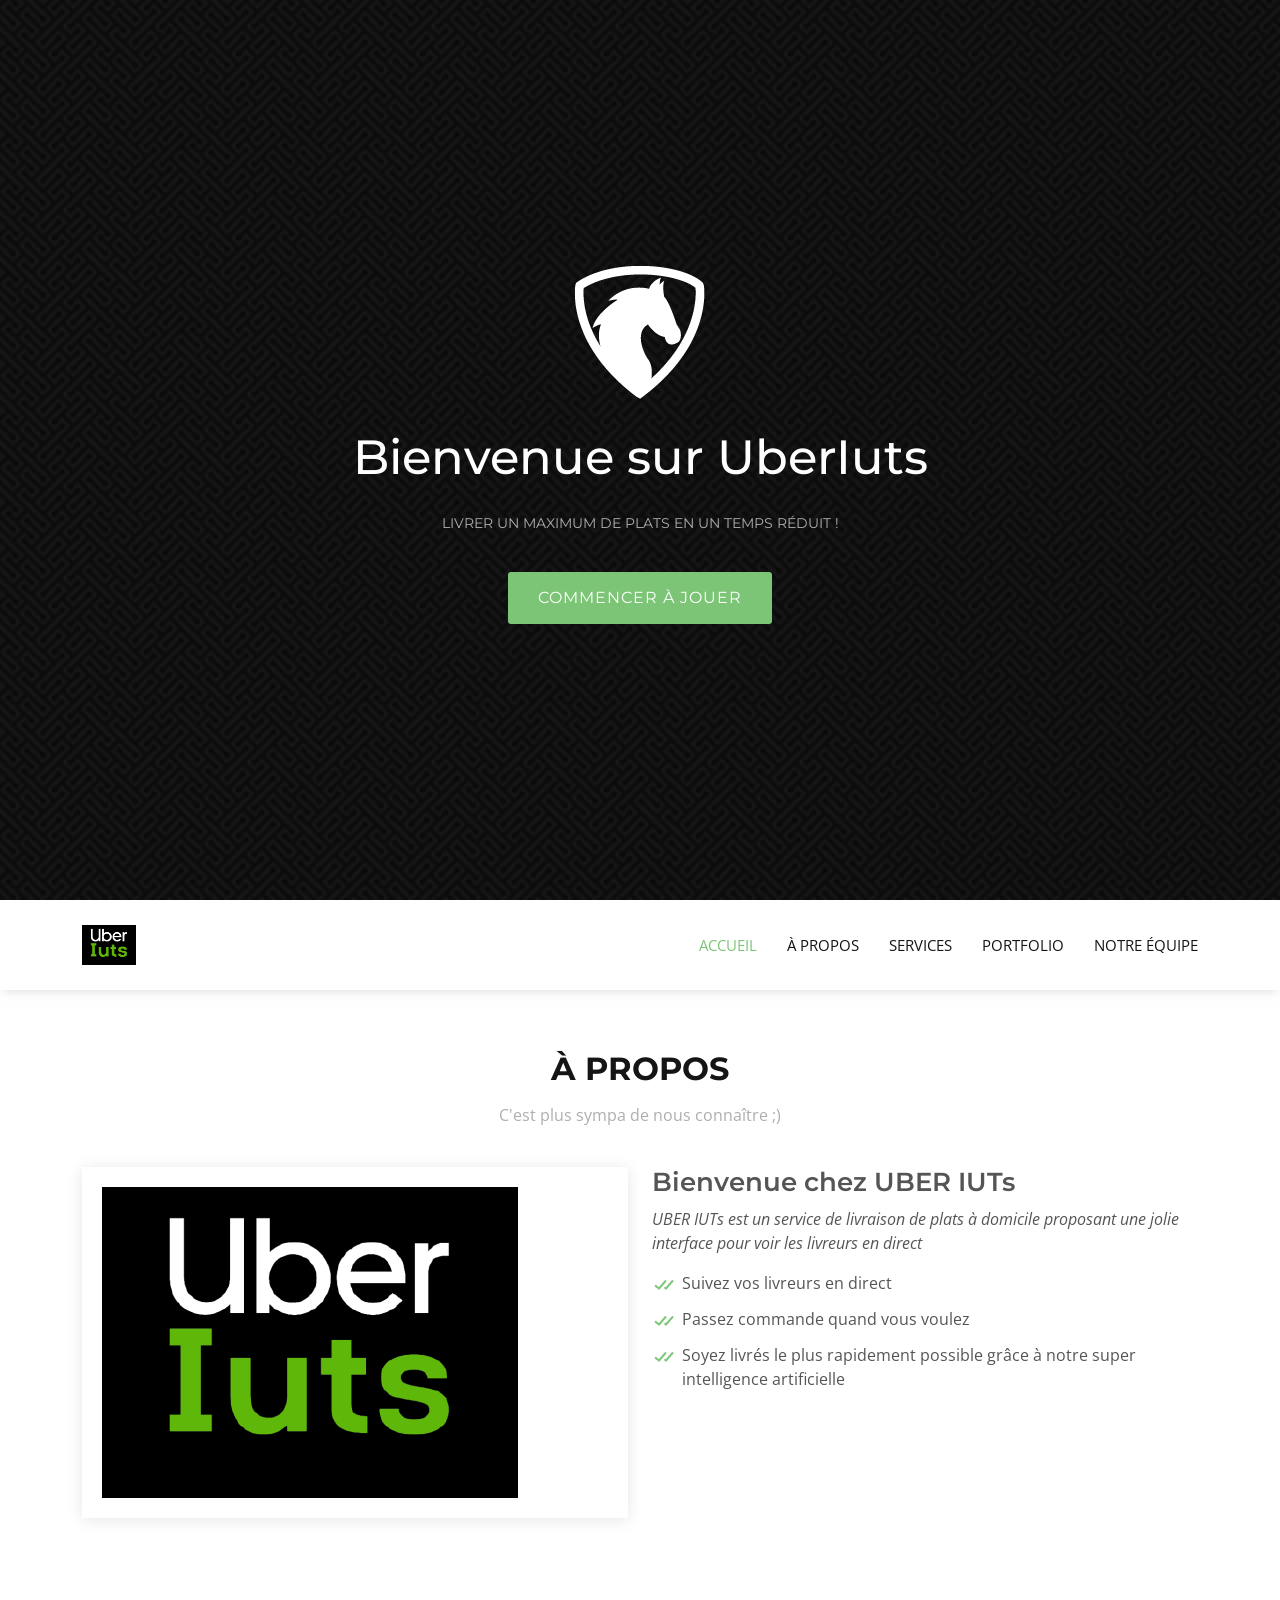
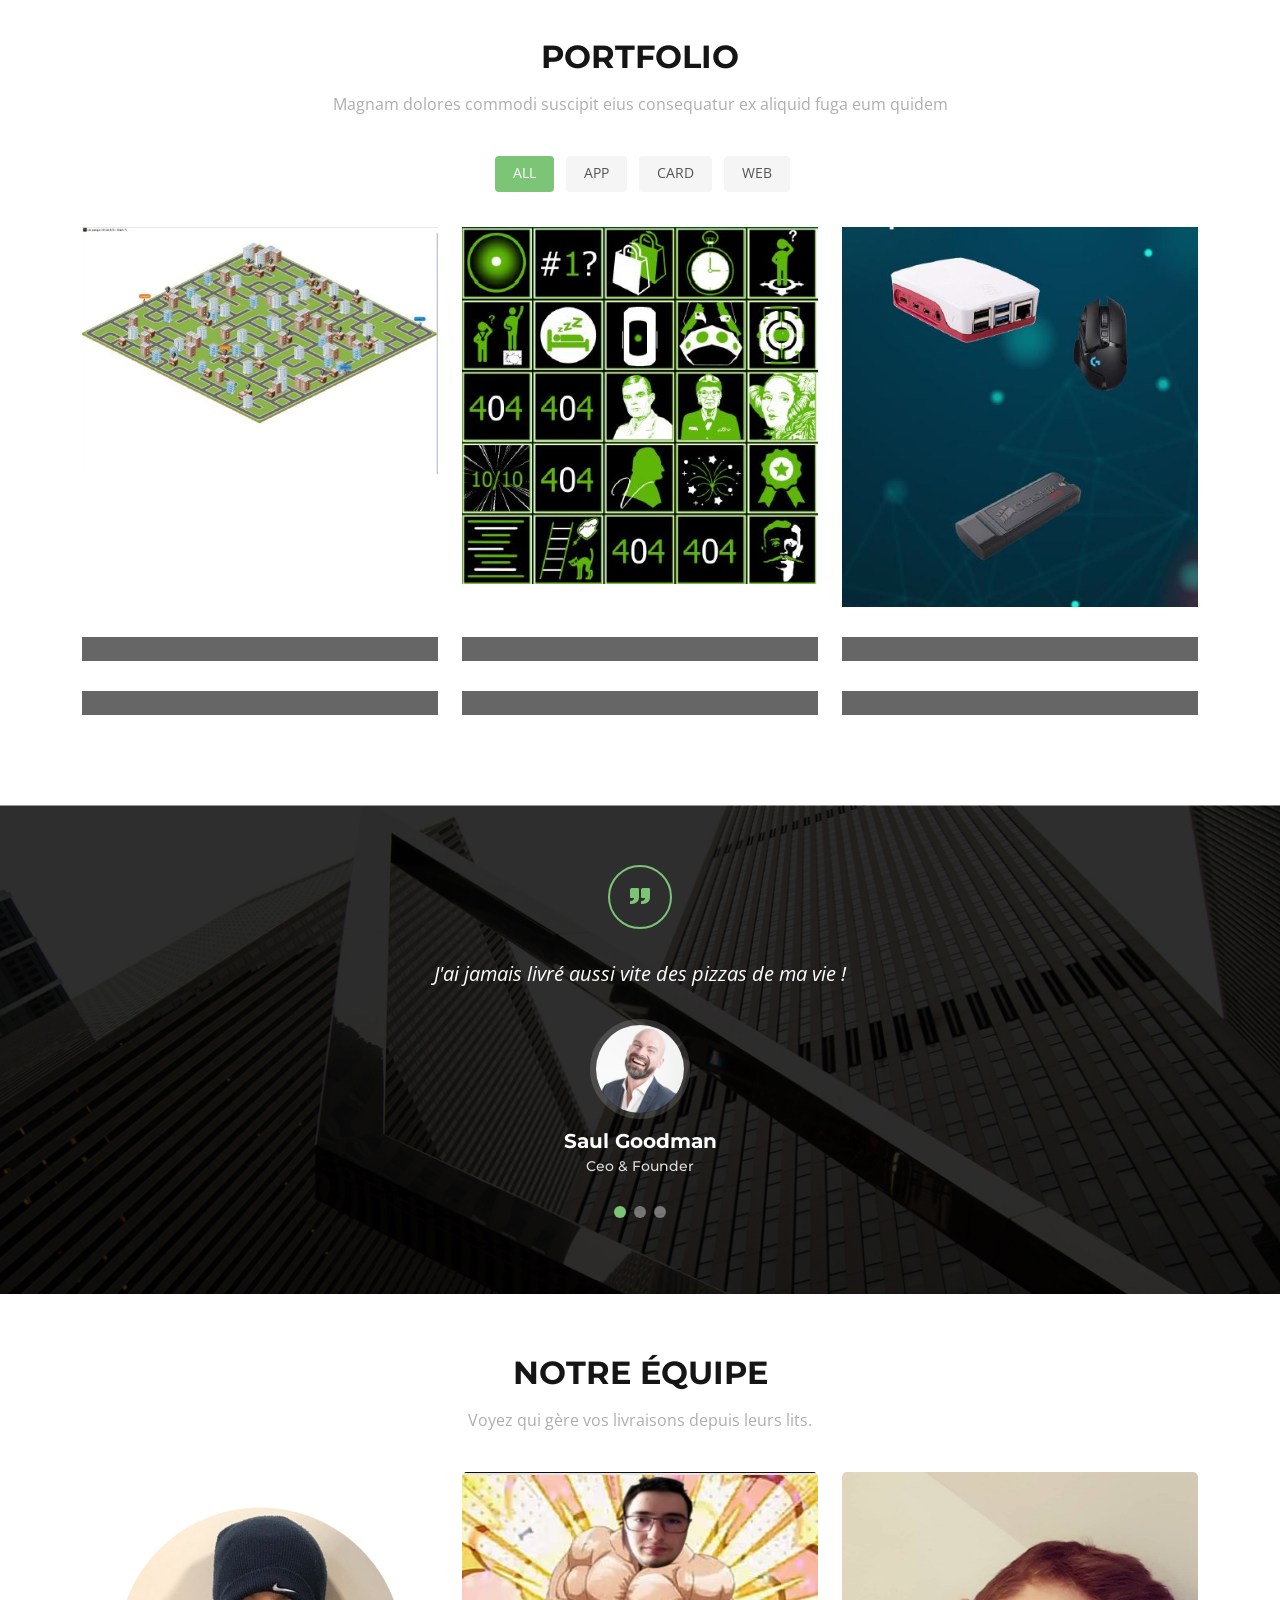
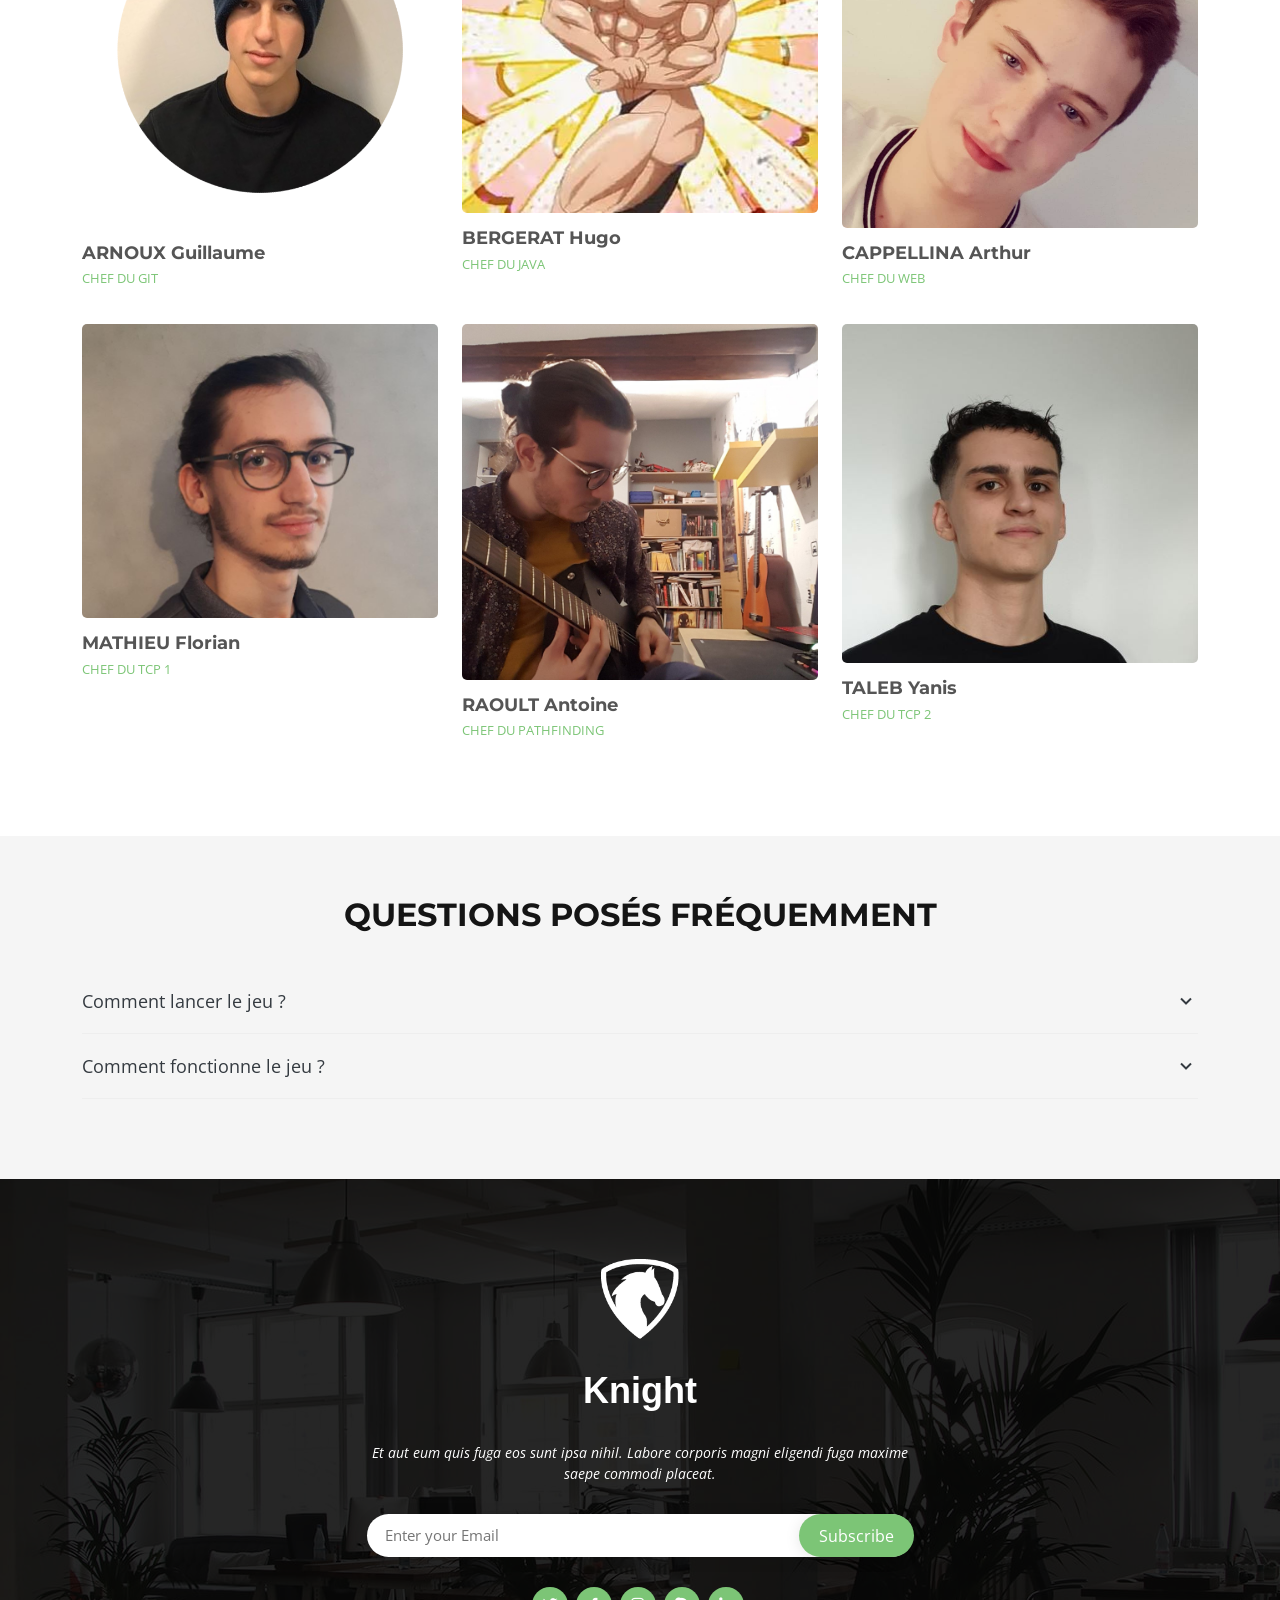
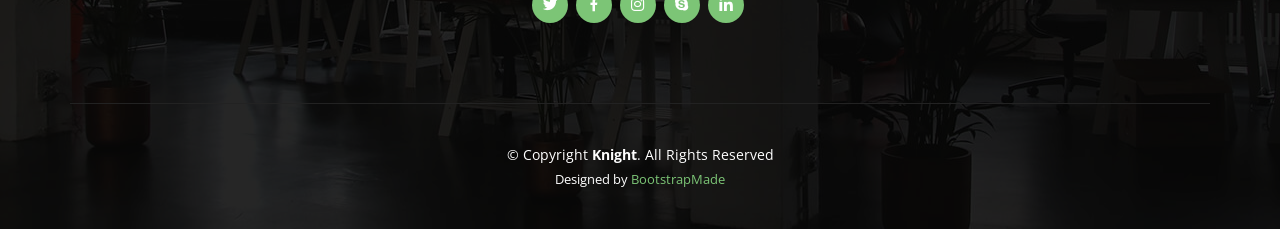
==== commit 7110e970: "modif" ====
--- a/web/index.html
+++ b/web/index.html
@@ -40,7 +40,7 @@
     <!-- ======= Hero Section ======= -->
     <section id="hero">
         <div class="hero-container">
-            <a href="index.html" class="hero-logo" data-aos="zoom-in"><img src="assets/img/uber-iuts.png" alt=""></a>
+            <a href="index.html" class="hero-logo" data-aos="zoom-in"><img src="assets/img/hero-logo.png" alt=""></a>
             <h1 data-aos="zoom-in">Bienvenue sur UberIuts</h1>
             <h2 data-aos="fade-up">Livrer un maximum de plats en un temps réduit !</h2>
             <a data-aos="fade-up" data-aos-delay="200" href="#about" class="btn-get-started scrollto">Commencer à jouer</a>
@@ -111,177 +111,6 @@
         </section>
         <!-- End About Us Section -->
 
-        <!-- ======= Services Section ======= -->
-        <section id="services" class="services">
-            <div class="container">
-
-                <div class="section-title" data-aos="fade-up">
-                    <h2>Services</h2>
-                    <p>Magnam dolores commodi suscipit eius consequatur ex aliquid fuga eum quidem</p>
-                </div>
-
-                <div class="row">
-                    <div class="col-lg-6 order-2 order-lg-1">
-                        <div class="icon-box mt-5 mt-lg-0" data-aos="fade-up">
-                            <i class="bx bx-receipt"></i>
-                            <h4>Est labore ad</h4>
-                            <p>Consequuntur sunt aut quasi enim aliquam quae harum pariatur laboris nisi ut aliquip</p>
-                        </div>
-                        <div class="icon-box mt-5" data-aos="fade-up" data-aos-delay="100">
-                            <i class="bx bx-cube-alt"></i>
-                            <h4>Harum esse qui</h4>
-                            <p>Excepteur sint occaecat cupidatat non proident, sunt in culpa qui officia deserunt</p>
-                        </div>
-                        <div class="icon-box mt-5" data-aos="fade-up" data-aos-delay="200">
-                            <i class="bx bx-images"></i>
-                            <h4>Aut occaecati</h4>
-                            <p>Aut suscipit aut cum nemo deleniti aut omnis. Doloribus ut maiores omnis facere</p>
-                        </div>
-                        <div class="icon-box mt-5" data-aos="fade-up" data-aos-delay="300">
-                            <i class="bx bx-shield"></i>
-                            <h4>Beatae veritatis</h4>
-                            <p>Expedita veritatis consequuntur nihil tempore laudantium vitae denat pacta</p>
-                        </div>
-                    </div>
-                    <div class="image col-lg-6 order-1 order-lg-2" style='background-image: url("assets/img/services.jpg");' data-aos="fade-left" data-aos-delay="100"></div>
-                </div>
-
-            </div>
-        </section>
-        <!-- End Services Section -->
-
-        <!-- ======= Featured Section ======= -->
-        <section id="featured" class="featured">
-            <div class="container">
-
-                <div class="row">
-                    <div class="col-lg-6" data-aos="fade-right">
-                        <div class="tab-content">
-                            <div class="tab-pane active show" id="tab-1">
-                                <figure>
-                                    <img src="assets/img/featured-1.png" alt="" class="img-fluid">
-                                </figure>
-                            </div>
-                            <div class="tab-pane" id="tab-2">
-                                <figure>
-                                    <img src="assets/img/featured-2.png" alt="" class="img-fluid">
-                                </figure>
-                            </div>
-                            <div class="tab-pane" id="tab-3">
-                                <figure>
-                                    <img src="assets/img/featured-3.png" alt="" class="img-fluid">
-                                </figure>
-                            </div>
-                            <div class="tab-pane" id="tab-4">
-                                <figure>
-                                    <img src="assets/img/featured-4.png" alt="" class="img-fluid">
-                                </figure>
-                            </div>
-                        </div>
-                    </div>
-                    <div class="col-lg-6 mt-4 mt-lg-0" data-aos="fade-left">
-                        <ul class="nav nav-tabs flex-column">
-                            <li class="nav-item">
-                                <a class="nav-link active show" data-bs-toggle="tab" href="#tab-1">
-                                    <h4>Modi sit est</h4>
-                                    <p>Quis excepturi porro totam sint earum quo nulla perspiciatis eius.</p>
-                                </a>
-                            </li>
-                            <li class="nav-item mt-2">
-                                <a class="nav-link" data-bs-toggle="tab" href="#tab-2">
-                                    <h4>Unde praesentium sed</h4>
-                                    <p>Voluptas vel esse repudiandae quo excepturi.</p>
-                                </a>
-                            </li>
-                            <li class="nav-item mt-2">
-                                <a class="nav-link" data-bs-toggle="tab" href="#tab-3">
-                                    <h4>Pariatur explicabo vel</h4>
-                                    <p>Velit veniam ipsa sit nihil blanditiis mollitia natus.</p>
-                                </a>
-                            </li>
-                            <li class="nav-item mt-2">
-                                <a class="nav-link" data-bs-toggle="tab" href="#tab-4">
-                                    <h4>Nostrum qui quasi</h4>
-                                    <p>Ratione hic sapiente nostrum doloremque illum nulla praesentium id</p>
-                                </a>
-                            </li>
-                        </ul>
-                    </div>
-                </div>
-
-            </div>
-        </section>
-        <!-- End Featured Section -->
-
-        <!-- ======= Why Us Section ======= -->
-        <section id="why-us" class="why-us">
-            <div class="container-fluid">
-
-                <div class="row">
-
-                    <div class="col-lg-7 order-2 order-lg-1 d-flex flex-column justify-content-center align-items-stretch">
-
-                        <div class="content" data-aos="fade-up">
-                            <h3>Eum ipsam laborum deleniti <strong>velit pariatur architecto aut nihil</strong></h3>
-                            <p>
-                                Lorem ipsum dolor sit amet, consectetur adipiscing elit, sed do eiusmod tempor incididunt ut labore et dolore magna aliqua. Duis aute irure dolor in reprehenderit
-                            </p>
-                        </div>
-
-                        <div class="accordion-list">
-                            <ul>
-                                <li data-aos="fade-up" data-aos-delay="100">
-                                    <a data-bs-toggle="collapse" class="collapse" data-bs-target="#accordion-list-1"><span>01</span>
-                                    Non consectetur a erat nam at lectus urna duis? <i
-                                            class="bx bx-chevron-down icon-show"></i><i
-                                            class="bx bx-chevron-up icon-close"></i></a>
-                                    <div id="accordion-list-1" class="collapse show" data-bs-parent=".accordion-list">
-                                        <p>
-                                            Feugiat pretium nibh ipsum consequat. Tempus iaculis urna id volutpat lacus laoreet non curabitur gravida. Venenatis lectus magna fringilla urna porttitor rhoncus dolor purus non.
-                                        </p>
-                                    </div>
-                                </li>
-
-                                <li data-aos="fade-up" data-aos-delay="200">
-                                    <a data-bs-toggle="collapse" data-bs-target="#accordion-list-2" class="collapsed"><span>02</span>
-                                    Feugiat scelerisque varius morbi enim nunc? <i
-                                            class="bx bx-chevron-down icon-show"></i><i
-                                            class="bx bx-chevron-up icon-close"></i></a>
-                                    <div id="accordion-list-2" class="collapse" data-bs-parent=".accordion-list">
-                                        <p>
-                                            Dolor sit amet consectetur adipiscing elit pellentesque habitant morbi. Id interdum velit laoreet id donec ultrices. Fringilla phasellus faucibus scelerisque eleifend donec pretium. Est pellentesque elit ullamcorper dignissim. Mauris ultrices eros in
-                                            cursus turpis massa tincidunt dui.
-                                        </p>
-                                    </div>
-                                </li>
-
-                                <li data-aos="fade-up" data-aos-delay="300">
-                                    <a data-bs-toggle="collapse" data-bs-target="#accordion-list-3" class="collapsed"><span>03</span>
-                                    Dolor sit amet consectetur adipiscing elit? <i
-                                            class="bx bx-chevron-down icon-show"></i><i
-                                            class="bx bx-chevron-up icon-close"></i></a>
-                                    <div id="accordion-list-3" class="collapse" data-bs-parent=".accordion-list">
-                                        <p>
-                                            Eleifend mi in nulla posuere sollicitudin aliquam ultrices sagittis orci. Faucibus pulvinar elementum integer enim. Sem nulla pharetra diam sit amet nisl suscipit. Rutrum tellus pellentesque eu tincidunt. Lectus urna duis convallis convallis tellus. Urna
-                                            molestie at elementum eu facilisis sed odio morbi quis
-                                        </p>
-                                    </div>
-                                </li>
-
-                            </ul>
-                        </div>
-
-                    </div>
-
-                    <div class="col-lg-5 order-1 order-lg-2 align-items-stretch video-box" style='background-image: url("assets/img/why-us.jpg");' data-aos="zoom-in">
-                        <a href="https://www.youtube.com/watch?v=LIqQNG_q2us" class="venobox play-btn mb-4" data-vbtype="video" data-autoplay="true"></a>
-                    </div>
-
-                </div>
-
-            </div>
-        </section>
-        <!-- End Why Us Section -->
 
         <!-- ======= Portfolio Section ======= -->
         <section id="portfolio" class="portfolio">
@@ -289,7 +118,18 @@
 
                 <div class="section-title" data-aos="fade-up">
                     <h2>Portfolio</h2>
-                    <p>Quelques apercus de la plateforme de livraison</p>
+                    <p>Magnam dolores commodi suscipit eius consequatur ex aliquid fuga eum quidem</p>
+                </div>
+
+                <div class="row" data-aos="fade-up" data-aos-delay="100">
+                    <div class="col-lg-12 d-flex justify-content-center">
+                        <ul id="portfolio-flters">
+                            <li data-filter="*" class="filter-active">All</li>
+                            <li data-filter=".filter-app">App</li>
+                            <li data-filter=".filter-card">Card</li>
+                            <li data-filter=".filter-web">Web</li>
+                        </ul>
+                    </div>
                 </div>
 
                 <div class="row portfolio-container" data-aos="fade-up" data-aos-delay="200">
@@ -330,6 +170,90 @@
                                 <p>App</p>
                                 <div class="portfolio-links">
                                     <a href="assets/img/portfolio/portfolio-3.jpg" data-gallery="portfolioGallery" class="portfolio-lightbox" title="App 2"><i class="bx bx-plus"></i></a>
+                                    <a href="portfolio-details.html" title="More Details"><i class="bx bx-link"></i></a>
+                                </div>
+                            </div>
+                        </div>
+                    </div>
+
+                    <div class="col-lg-4 col-md-6 portfolio-item filter-card">
+                        <div class="portfolio-wrap">
+                            <img src="assets/img/portfolio/portfolio-4.jpg" class="img-fluid" alt="">
+                            <div class="portfolio-info">
+                                <h4>Card 2</h4>
+                                <p>Card</p>
+                                <div class="portfolio-links">
+                                    <a href="assets/img/portfolio/portfolio-4.jpg" data-gallery="portfolioGallery" class="portfolio-lightbox" title="Card 2"><i class="bx bx-plus"></i></a>
+                                    <a href="portfolio-details.html" title="More Details"><i class="bx bx-link"></i></a>
+                                </div>
+                            </div>
+                        </div>
+                    </div>
+
+                    <div class="col-lg-4 col-md-6 portfolio-item filter-web">
+                        <div class="portfolio-wrap">
+                            <img src="assets/img/portfolio/portfolio-5.jpg" class="img-fluid" alt="">
+                            <div class="portfolio-info">
+                                <h4>Web 2</h4>
+                                <p>Web</p>
+                                <div class="portfolio-links">
+                                    <a href="assets/img/portfolio/portfolio-5.jpg" data-gallery="portfolioGallery" class="portfolio-lightbox" title="Web 2"><i class="bx bx-plus"></i></a>
+                                    <a href="portfolio-details.html" title="More Details"><i class="bx bx-link"></i></a>
+                                </div>
+                            </div>
+                        </div>
+                    </div>
+
+                    <div class="col-lg-4 col-md-6 portfolio-item filter-app">
+                        <div class="portfolio-wrap">
+                            <img src="assets/img/portfolio/portfolio-6.jpg" class="img-fluid" alt="">
+                            <div class="portfolio-info">
+                                <h4>App 3</h4>
+                                <p>App</p>
+                                <div class="portfolio-links">
+                                    <a href="assets/img/portfolio/portfolio-6.jpg" data-gallery="portfolioGallery" class="portfolio-lightbox" title="App 3"><i class="bx bx-plus"></i></a>
+                                    <a href="portfolio-details.html" title="More Details"><i class="bx bx-link"></i></a>
+                                </div>
+                            </div>
+                        </div>
+                    </div>
+
+                    <div class="col-lg-4 col-md-6 portfolio-item filter-card">
+                        <div class="portfolio-wrap">
+                            <img src="assets/img/portfolio/portfolio-7.jpg" class="img-fluid" alt="">
+                            <div class="portfolio-info">
+                                <h4>Card 1</h4>
+                                <p>Card</p>
+                                <div class="portfolio-links">
+                                    <a href="assets/img/portfolio/portfolio-7.jpg" data-gallery="portfolioGallery" class="portfolio-lightbox" title="Card 1"><i class="bx bx-plus"></i></a>
+                                    <a href="portfolio-details.html" title="More Details"><i class="bx bx-link"></i></a>
+                                </div>
+                            </div>
+                        </div>
+                    </div>
+
+                    <div class="col-lg-4 col-md-6 portfolio-item filter-card">
+                        <div class="portfolio-wrap">
+                            <img src="assets/img/portfolio/portfolio-8.jpg" class="img-fluid" alt="">
+                            <div class="portfolio-info">
+                                <h4>Card 3</h4>
+                                <p>Card</p>
+                                <div class="portfolio-links">
+                                    <a href="assets/img/portfolio/portfolio-8.jpg" data-gallery="portfolioGallery" class="portfolio-lightbox" title="Card 3"><i class="bx bx-plus"></i></a>
+                                    <a href="portfolio-details.html" title="More Details"><i class="bx bx-link"></i></a>
+                                </div>
+                            </div>
+                        </div>
+                    </div>
+
+                    <div class="col-lg-4 col-md-6 portfolio-item filter-web">
+                        <div class="portfolio-wrap">
+                            <img src="assets/img/portfolio/portfolio-9.jpg" class="img-fluid" alt="">
+                            <div class="portfolio-info">
+                                <h4>Web 3</h4>
+                                <p>Web</p>
+                                <div class="portfolio-links">
+                                    <a href="assets/img/portfolio/portfolio-9.jpg" data-gallery="portfolioGallery" class="portfolio-lightbox" title="Web 3"><i class="bx bx-plus"></i></a>
                                     <a href="portfolio-details.html" title="More Details"><i class="bx bx-link"></i></a>
                                 </div>
                             </div>
@@ -355,7 +279,7 @@
                         <div class="swiper-slide">
                             <div class="testimonial-item">
                                 <p>
-                                    Proin iaculis purus consequat sem cure digni ssim donec porttitora entum suscipit rhoncus. Accusantium quam, ultricies eget id, aliquam eget nibh et. Maecen aliquam, risus at semper.
+                                   J'ai jamais livré aussi vite des pizzas de ma vie ! 
                                 </p>
                                 <img src="assets/img/testimonials/testimonials-1.jpg" class="testimonial-img" alt="">
                                 <h3>Saul Goodman</h3>
@@ -367,7 +291,7 @@
                         <div class="swiper-slide">
                             <div class="testimonial-item">
                                 <p>
-                                    Export tempor illum tamen malis malis eram quae irure esse labore quem cillum quid cillum eram malis quorum velit fore eram velit sunt aliqua noster fugiat irure amet legam anim culpa.
+                                  Un jeu plus réaliste que la réalité ! 
                                 </p>
                                 <img src="assets/img/testimonials/testimonials-2.jpg" class="testimonial-img" alt="">
                                 <h3>Sara Wilsson</h3>
@@ -379,7 +303,7 @@
                         <div class="swiper-slide">
                             <div class="testimonial-item">
                                 <p>
-                                    Enim nisi quem export duis labore cillum quae magna enim sint quorum nulla quem veniam duis minim tempor labore quem eram duis noster aute amet eram fore quis sint minim.
+                                    That's incredible, what's a work ! 
                                 </p>
                                 <img src="assets/img/testimonials/testimonials-3.jpg" class="testimonial-img" alt="">
                                 <h3>Jena Karlis</h3>
@@ -388,30 +312,6 @@
                         </div>
                         <!-- End testimonial item -->
 
-                        <div class="swiper-slide">
-                            <div class="testimonial-item">
-                                <p>
-                                    Fugiat enim eram quae cillum dolore dolor amet nulla culpa multos export minim fugiat minim velit minim dolor enim duis veniam ipsum anim magna sunt elit fore quem dolore labore illum veniam.
-                                </p>
-                                <img src="assets/img/testimonials/testimonials-4.jpg" class="testimonial-img" alt="">
-                                <h3>Matt Brandon</h3>
-                                <h4>Freelancer</h4>
-                            </div>
-                        </div>
-                        <!-- End testimonial item -->
-
-                        <div class="swiper-slide">
-                            <div class="testimonial-item">
-                                <p>
-                                    Quis quorum aliqua sint quem legam fore sunt eram irure aliqua veniam tempor noster veniam enim culpa labore duis sunt culpa nulla illum cillum fugiat legam esse veniam culpa fore nisi cillum quid.
-                                </p>
-                                <img src="assets/img/testimonials/testimonials-5.jpg" class="testimonial-img" alt="">
-                                <h3>John Larson</h3>
-                                <h4>Entrepreneur</h4>
-                            </div>
-                        </div>
-                        <!-- End testimonial item -->
-
                     </div>
                     <div class="swiper-pagination"></div>
                 </div>
@@ -419,6 +319,7 @@
             </div>
         </section>
         <!-- End Testimonials Section -->
+
 
         <!-- ======= Team Section ======= -->
         <section id="team" class="team">
@@ -470,7 +371,7 @@
                     <div class="col-lg-4 col-md-6 d-flex align-items-stretch">
                         <div class="member" data-aos="zoom-in" data-aos-delay="200">
                             <div class="member-img">
-                                <img src="assets/img/team/team-3.jpg" class="img-fluid" alt="">
+                                <img src="assets/img/team/arthur.jpg" class="img-fluid" alt="">
                                 <div class="social">
                                     <a href=""><i class="bi bi-twitter"></i></a>
                                     <a href=""><i class="bi bi-facebook"></i></a>
@@ -591,9 +492,40 @@
     <!-- ======= Footer ======= -->
     <footer id="footer">
 
+        <div class="footer-top">
+
+            <div class="container">
+
+                <div class="row justify-content-center">
+                    <div class="col-lg-6">
+                        <a href="#header" class="scrollto footer-logo"><img src="assets/img/hero-logo.png" alt=""></a>
+                        <h3>Knight</h3>
+                        <p>Et aut eum quis fuga eos sunt ipsa nihil. Labore corporis magni eligendi fuga maxime saepe commodi placeat.</p>
+                    </div>
+                </div>
+
+                <div class="row footer-newsletter justify-content-center">
+                    <div class="col-lg-6">
+                        <form action="" method="post">
+                            <input type="email" name="email" placeholder="Enter your Email"><input type="submit" value="Subscribe">
+                        </form>
+                    </div>
+                </div>
+
+                <div class="social-links">
+                    <a href="#" class="twitter"><i class="bx bxl-twitter"></i></a>
+                    <a href="#" class="facebook"><i class="bx bxl-facebook"></i></a>
+                    <a href="#" class="instagram"><i class="bx bxl-instagram"></i></a>
+                    <a href="#" class="google-plus"><i class="bx bxl-skype"></i></a>
+                    <a href="#" class="linkedin"><i class="bx bxl-linkedin"></i></a>
+                </div>
+
+            </div>
+        </div>
+
         <div class="container footer-bottom clearfix">
             <div class="copyright">
-                &copy; Copyright <strong><span>UberIUTs</span></strong>. All Rights Reserved
+                &copy; Copyright <strong><span>Knight</span></strong>. All Rights Reserved
             </div>
             <div class="credits">
                 <!-- All the links in the footer should remain intact. -->
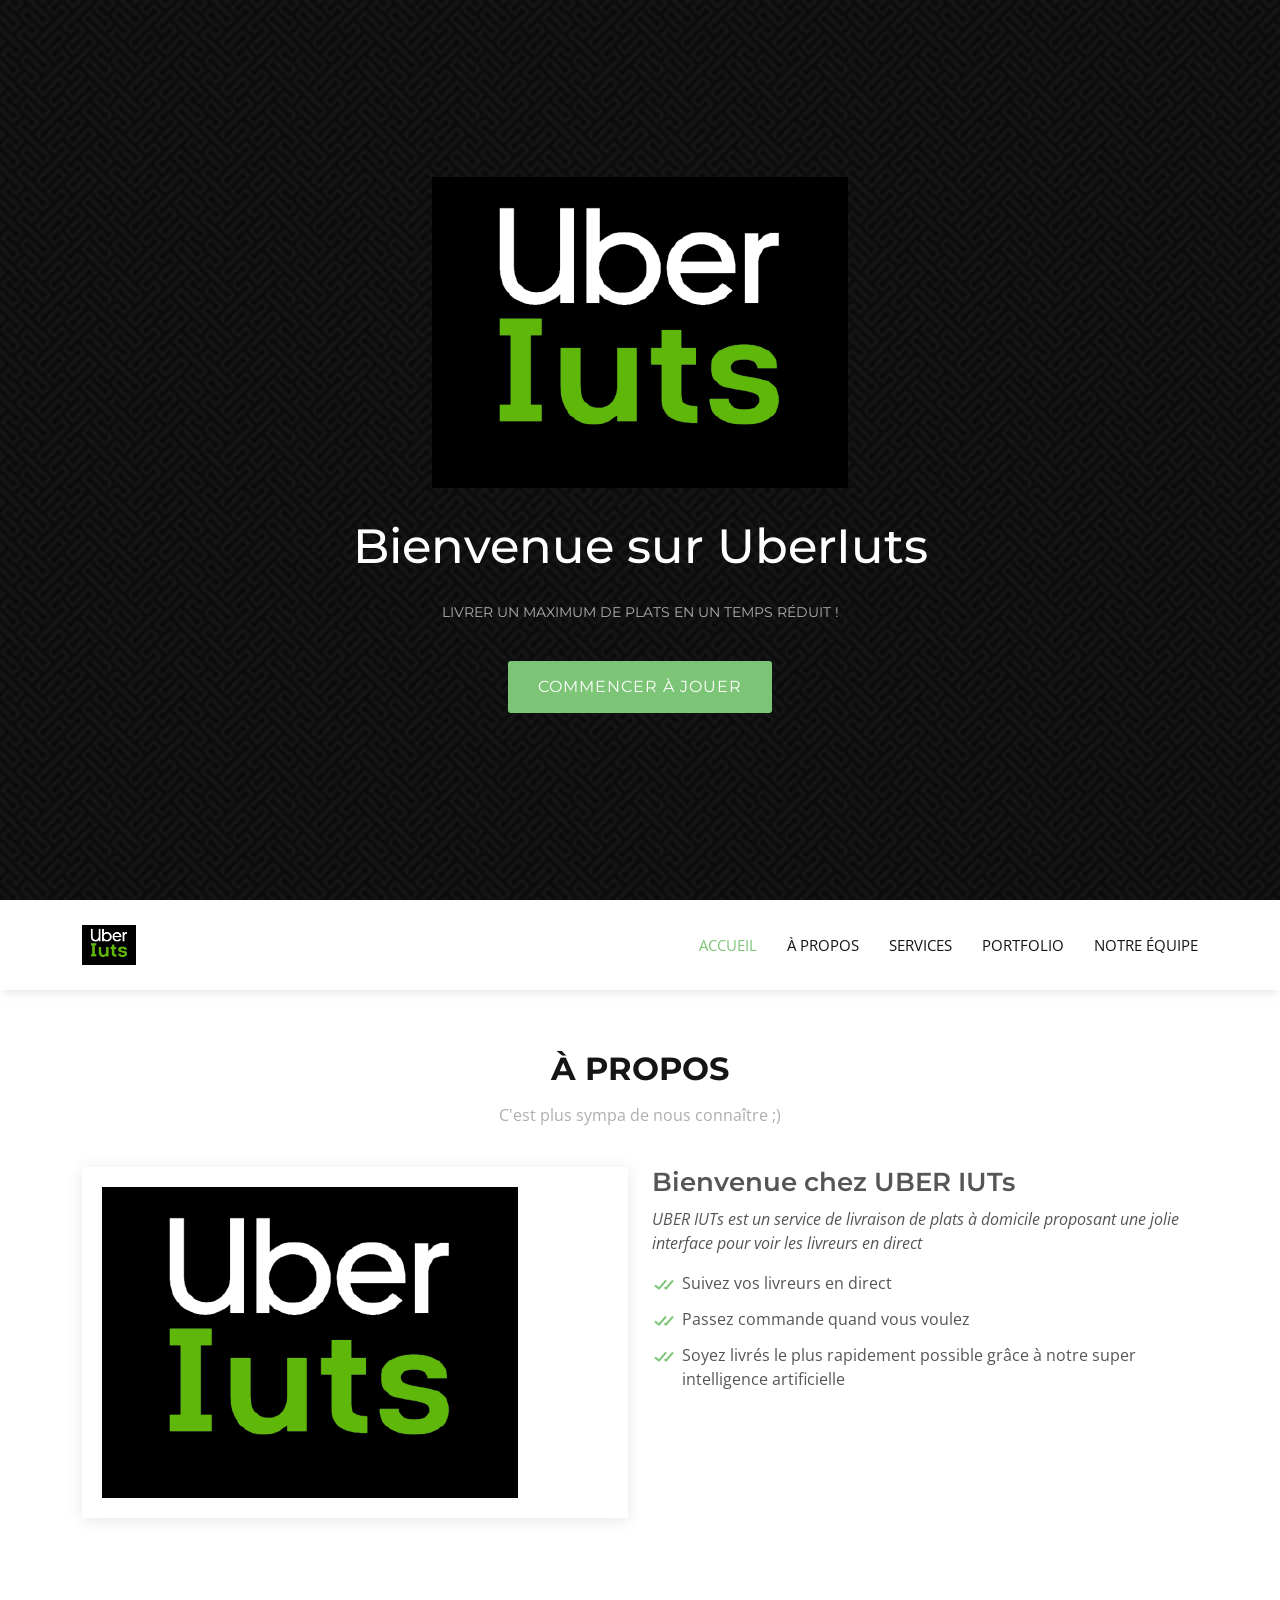
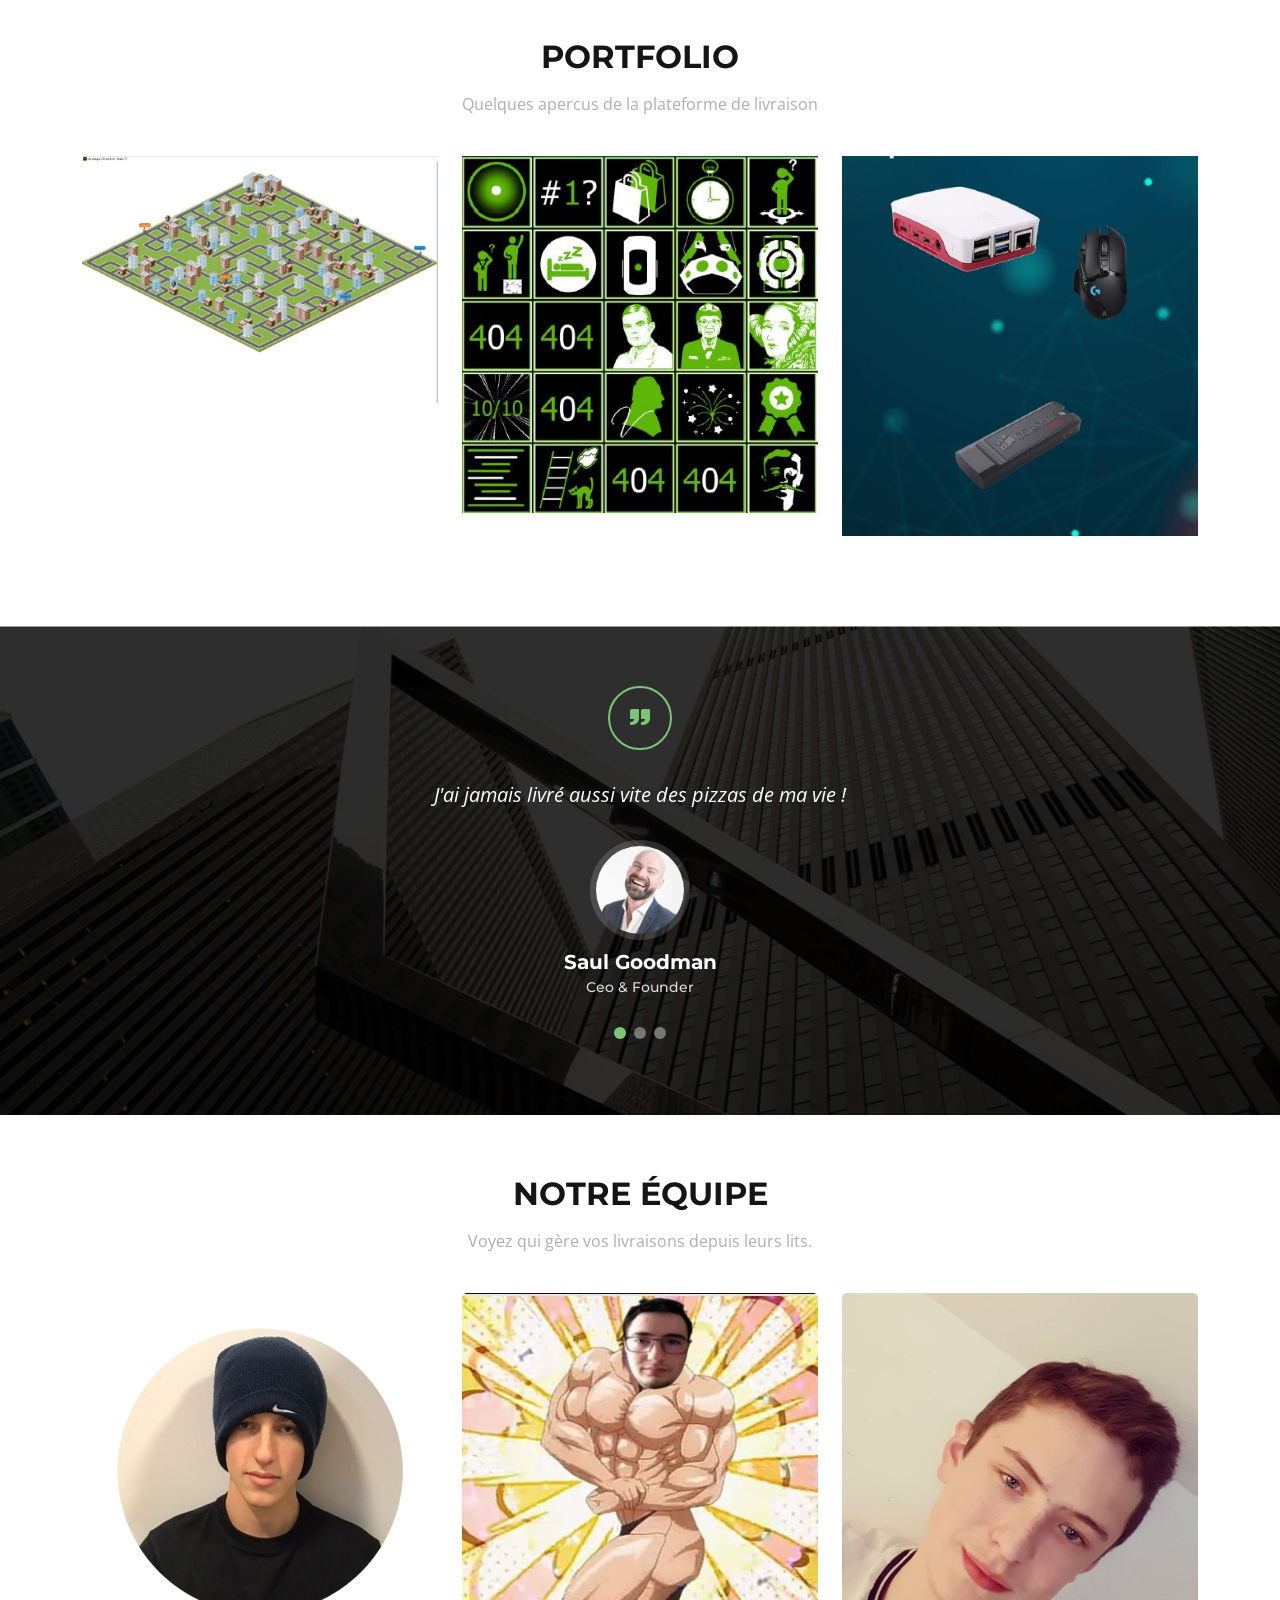
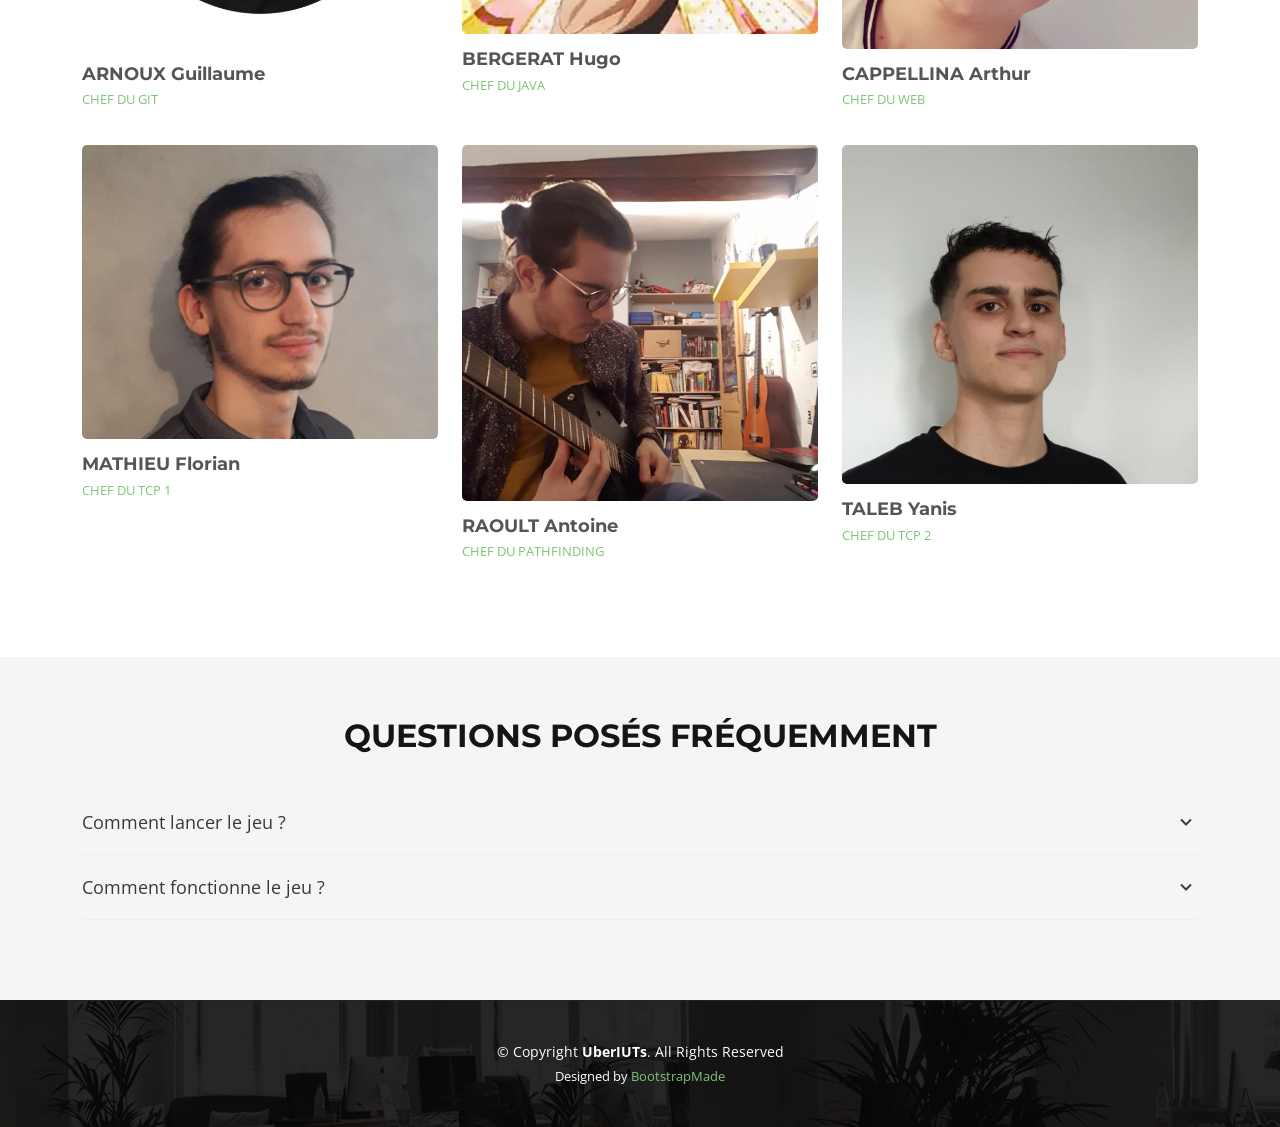
==== commit 585b69f9: "Merge branch 'main' of https://github.com/guillaumearnx/Presque_24h_des_IUTs_2021" ====
--- a/web/index.html
+++ b/web/index.html
@@ -40,7 +40,7 @@
     <!-- ======= Hero Section ======= -->
     <section id="hero">
         <div class="hero-container">
-            <a href="index.html" class="hero-logo" data-aos="zoom-in"><img src="assets/img/hero-logo.png" alt=""></a>
+            <a href="index.html" class="hero-logo" data-aos="zoom-in"><img src="assets/img/uber-iuts.png" alt=""></a>
             <h1 data-aos="zoom-in">Bienvenue sur UberIuts</h1>
             <h2 data-aos="fade-up">Livrer un maximum de plats en un temps réduit !</h2>
             <a data-aos="fade-up" data-aos-delay="200" href="#about" class="btn-get-started scrollto">Commencer à jouer</a>
@@ -118,18 +118,7 @@
 
                 <div class="section-title" data-aos="fade-up">
                     <h2>Portfolio</h2>
-                    <p>Magnam dolores commodi suscipit eius consequatur ex aliquid fuga eum quidem</p>
-                </div>
-
-                <div class="row" data-aos="fade-up" data-aos-delay="100">
-                    <div class="col-lg-12 d-flex justify-content-center">
-                        <ul id="portfolio-flters">
-                            <li data-filter="*" class="filter-active">All</li>
-                            <li data-filter=".filter-app">App</li>
-                            <li data-filter=".filter-card">Card</li>
-                            <li data-filter=".filter-web">Web</li>
-                        </ul>
-                    </div>
+                    <p>Quelques apercus de la plateforme de livraison</p>
                 </div>
 
                 <div class="row portfolio-container" data-aos="fade-up" data-aos-delay="200">
@@ -176,90 +165,6 @@
                         </div>
                     </div>
 
-                    <div class="col-lg-4 col-md-6 portfolio-item filter-card">
-                        <div class="portfolio-wrap">
-                            <img src="assets/img/portfolio/portfolio-4.jpg" class="img-fluid" alt="">
-                            <div class="portfolio-info">
-                                <h4>Card 2</h4>
-                                <p>Card</p>
-                                <div class="portfolio-links">
-                                    <a href="assets/img/portfolio/portfolio-4.jpg" data-gallery="portfolioGallery" class="portfolio-lightbox" title="Card 2"><i class="bx bx-plus"></i></a>
-                                    <a href="portfolio-details.html" title="More Details"><i class="bx bx-link"></i></a>
-                                </div>
-                            </div>
-                        </div>
-                    </div>
-
-                    <div class="col-lg-4 col-md-6 portfolio-item filter-web">
-                        <div class="portfolio-wrap">
-                            <img src="assets/img/portfolio/portfolio-5.jpg" class="img-fluid" alt="">
-                            <div class="portfolio-info">
-                                <h4>Web 2</h4>
-                                <p>Web</p>
-                                <div class="portfolio-links">
-                                    <a href="assets/img/portfolio/portfolio-5.jpg" data-gallery="portfolioGallery" class="portfolio-lightbox" title="Web 2"><i class="bx bx-plus"></i></a>
-                                    <a href="portfolio-details.html" title="More Details"><i class="bx bx-link"></i></a>
-                                </div>
-                            </div>
-                        </div>
-                    </div>
-
-                    <div class="col-lg-4 col-md-6 portfolio-item filter-app">
-                        <div class="portfolio-wrap">
-                            <img src="assets/img/portfolio/portfolio-6.jpg" class="img-fluid" alt="">
-                            <div class="portfolio-info">
-                                <h4>App 3</h4>
-                                <p>App</p>
-                                <div class="portfolio-links">
-                                    <a href="assets/img/portfolio/portfolio-6.jpg" data-gallery="portfolioGallery" class="portfolio-lightbox" title="App 3"><i class="bx bx-plus"></i></a>
-                                    <a href="portfolio-details.html" title="More Details"><i class="bx bx-link"></i></a>
-                                </div>
-                            </div>
-                        </div>
-                    </div>
-
-                    <div class="col-lg-4 col-md-6 portfolio-item filter-card">
-                        <div class="portfolio-wrap">
-                            <img src="assets/img/portfolio/portfolio-7.jpg" class="img-fluid" alt="">
-                            <div class="portfolio-info">
-                                <h4>Card 1</h4>
-                                <p>Card</p>
-                                <div class="portfolio-links">
-                                    <a href="assets/img/portfolio/portfolio-7.jpg" data-gallery="portfolioGallery" class="portfolio-lightbox" title="Card 1"><i class="bx bx-plus"></i></a>
-                                    <a href="portfolio-details.html" title="More Details"><i class="bx bx-link"></i></a>
-                                </div>
-                            </div>
-                        </div>
-                    </div>
-
-                    <div class="col-lg-4 col-md-6 portfolio-item filter-card">
-                        <div class="portfolio-wrap">
-                            <img src="assets/img/portfolio/portfolio-8.jpg" class="img-fluid" alt="">
-                            <div class="portfolio-info">
-                                <h4>Card 3</h4>
-                                <p>Card</p>
-                                <div class="portfolio-links">
-                                    <a href="assets/img/portfolio/portfolio-8.jpg" data-gallery="portfolioGallery" class="portfolio-lightbox" title="Card 3"><i class="bx bx-plus"></i></a>
-                                    <a href="portfolio-details.html" title="More Details"><i class="bx bx-link"></i></a>
-                                </div>
-                            </div>
-                        </div>
-                    </div>
-
-                    <div class="col-lg-4 col-md-6 portfolio-item filter-web">
-                        <div class="portfolio-wrap">
-                            <img src="assets/img/portfolio/portfolio-9.jpg" class="img-fluid" alt="">
-                            <div class="portfolio-info">
-                                <h4>Web 3</h4>
-                                <p>Web</p>
-                                <div class="portfolio-links">
-                                    <a href="assets/img/portfolio/portfolio-9.jpg" data-gallery="portfolioGallery" class="portfolio-lightbox" title="Web 3"><i class="bx bx-plus"></i></a>
-                                    <a href="portfolio-details.html" title="More Details"><i class="bx bx-link"></i></a>
-                                </div>
-                            </div>
-                        </div>
-                    </div>
-
                 </div>
 
             </div>
@@ -319,7 +224,6 @@
             </div>
         </section>
         <!-- End Testimonials Section -->
-
 
         <!-- ======= Team Section ======= -->
         <section id="team" class="team">
@@ -492,40 +396,9 @@
     <!-- ======= Footer ======= -->
     <footer id="footer">
 
-        <div class="footer-top">
-
-            <div class="container">
-
-                <div class="row justify-content-center">
-                    <div class="col-lg-6">
-                        <a href="#header" class="scrollto footer-logo"><img src="assets/img/hero-logo.png" alt=""></a>
-                        <h3>Knight</h3>
-                        <p>Et aut eum quis fuga eos sunt ipsa nihil. Labore corporis magni eligendi fuga maxime saepe commodi placeat.</p>
-                    </div>
-                </div>
-
-                <div class="row footer-newsletter justify-content-center">
-                    <div class="col-lg-6">
-                        <form action="" method="post">
-                            <input type="email" name="email" placeholder="Enter your Email"><input type="submit" value="Subscribe">
-                        </form>
-                    </div>
-                </div>
-
-                <div class="social-links">
-                    <a href="#" class="twitter"><i class="bx bxl-twitter"></i></a>
-                    <a href="#" class="facebook"><i class="bx bxl-facebook"></i></a>
-                    <a href="#" class="instagram"><i class="bx bxl-instagram"></i></a>
-                    <a href="#" class="google-plus"><i class="bx bxl-skype"></i></a>
-                    <a href="#" class="linkedin"><i class="bx bxl-linkedin"></i></a>
-                </div>
-
-            </div>
-        </div>
-
         <div class="container footer-bottom clearfix">
             <div class="copyright">
-                &copy; Copyright <strong><span>Knight</span></strong>. All Rights Reserved
+                &copy; Copyright <strong><span>UberIUTs</span></strong>. All Rights Reserved
             </div>
             <div class="credits">
                 <!-- All the links in the footer should remain intact. -->
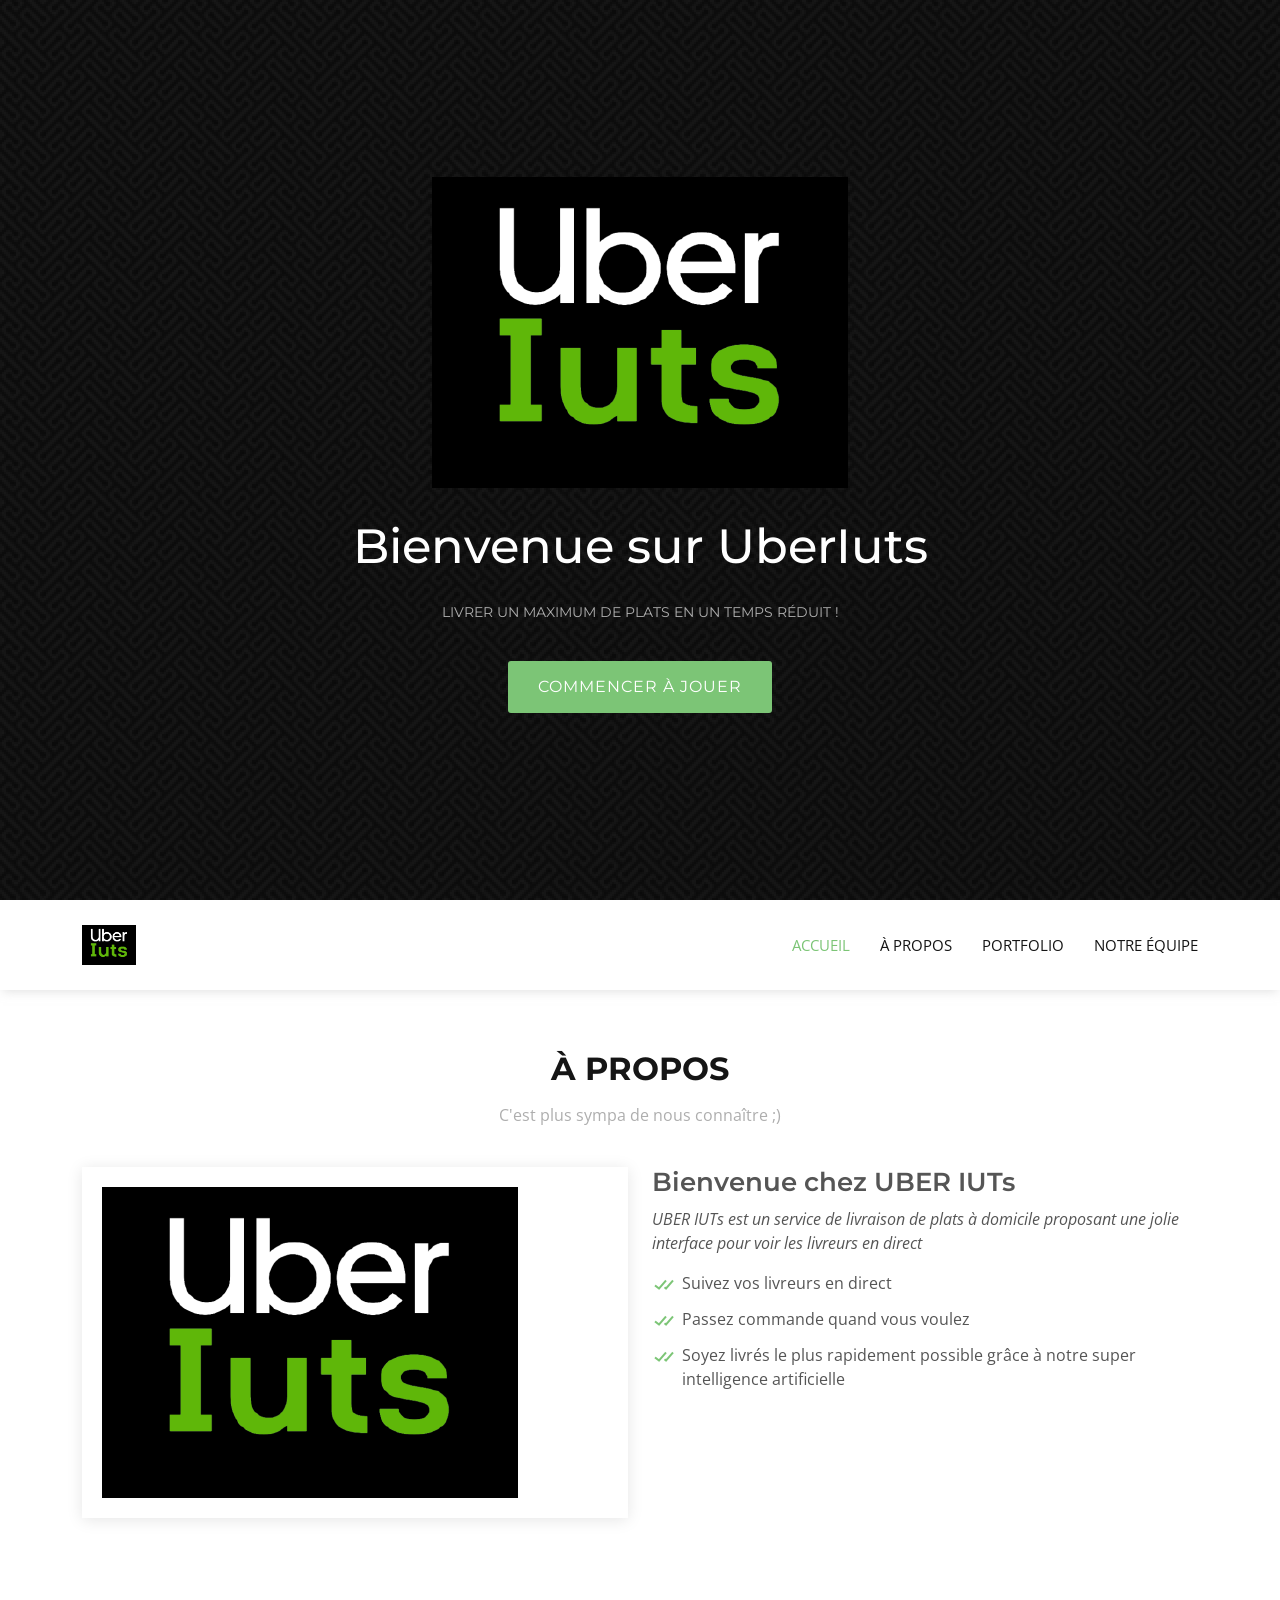
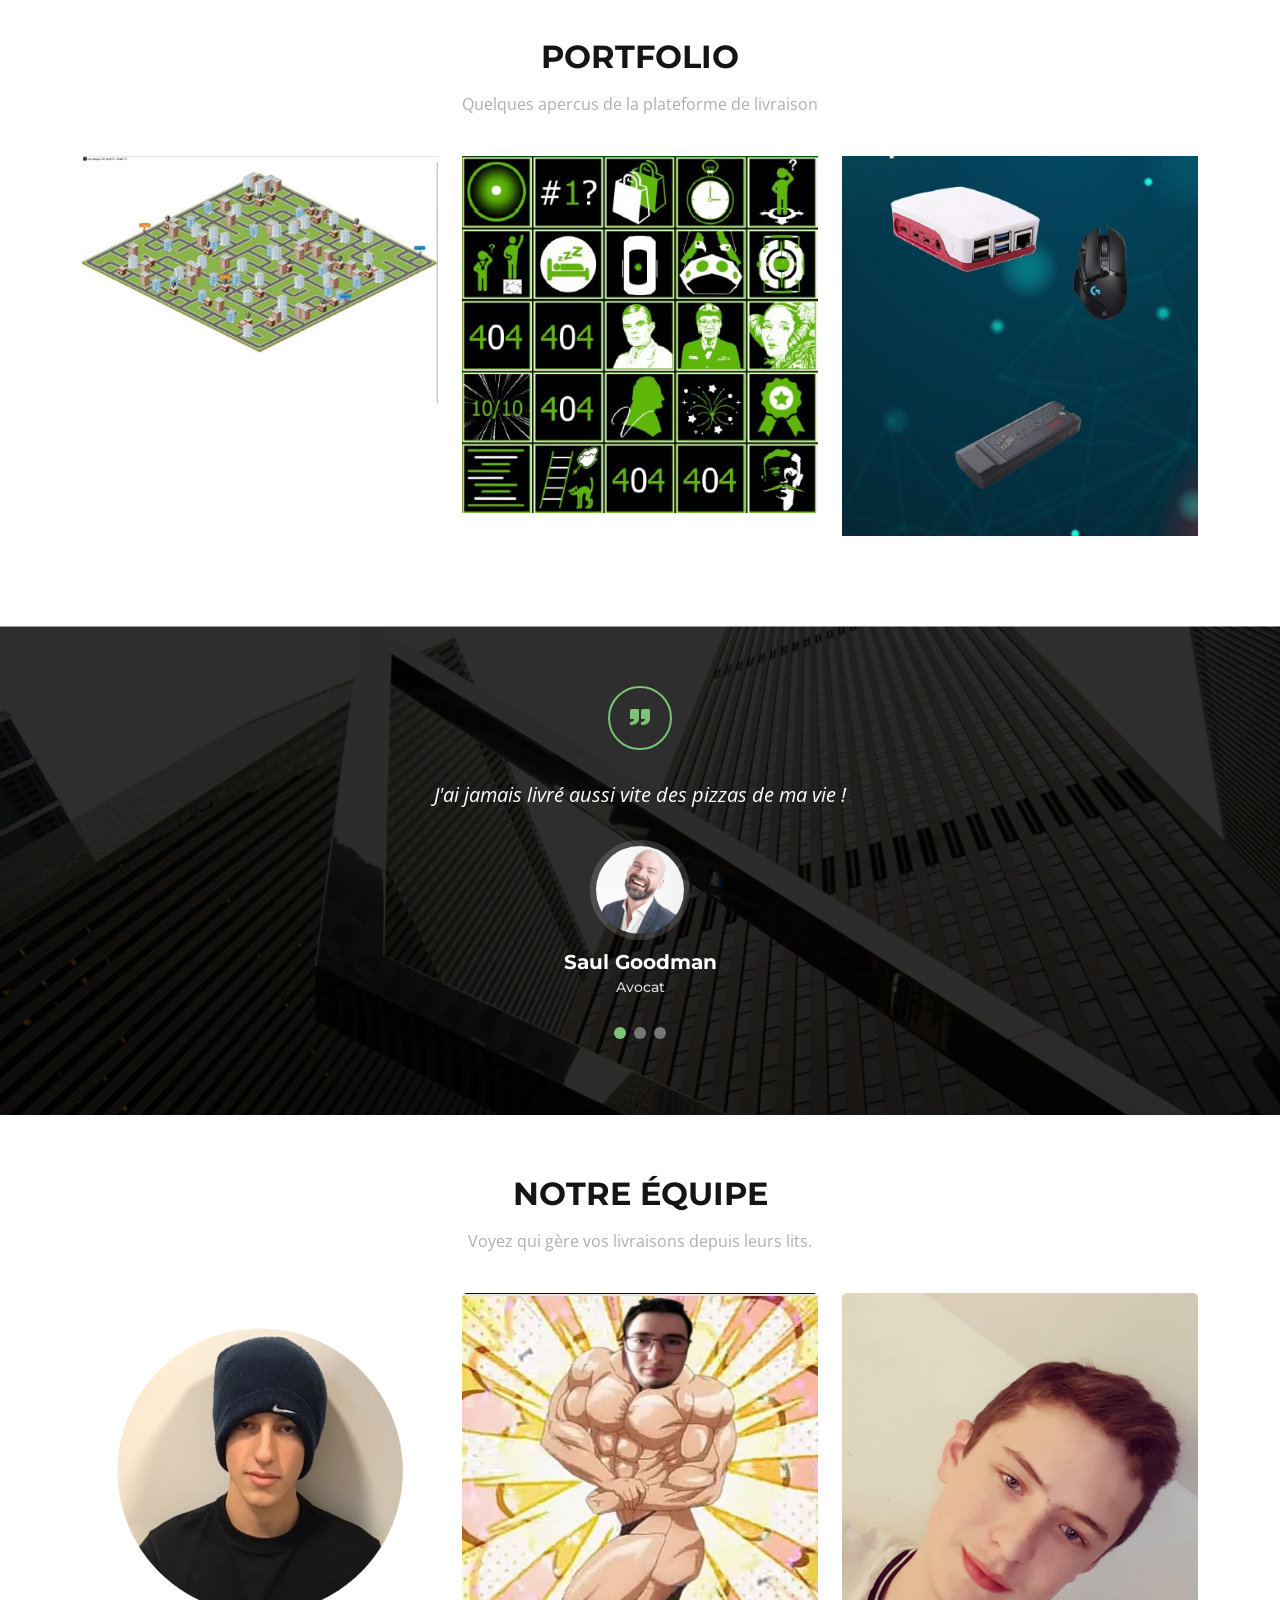
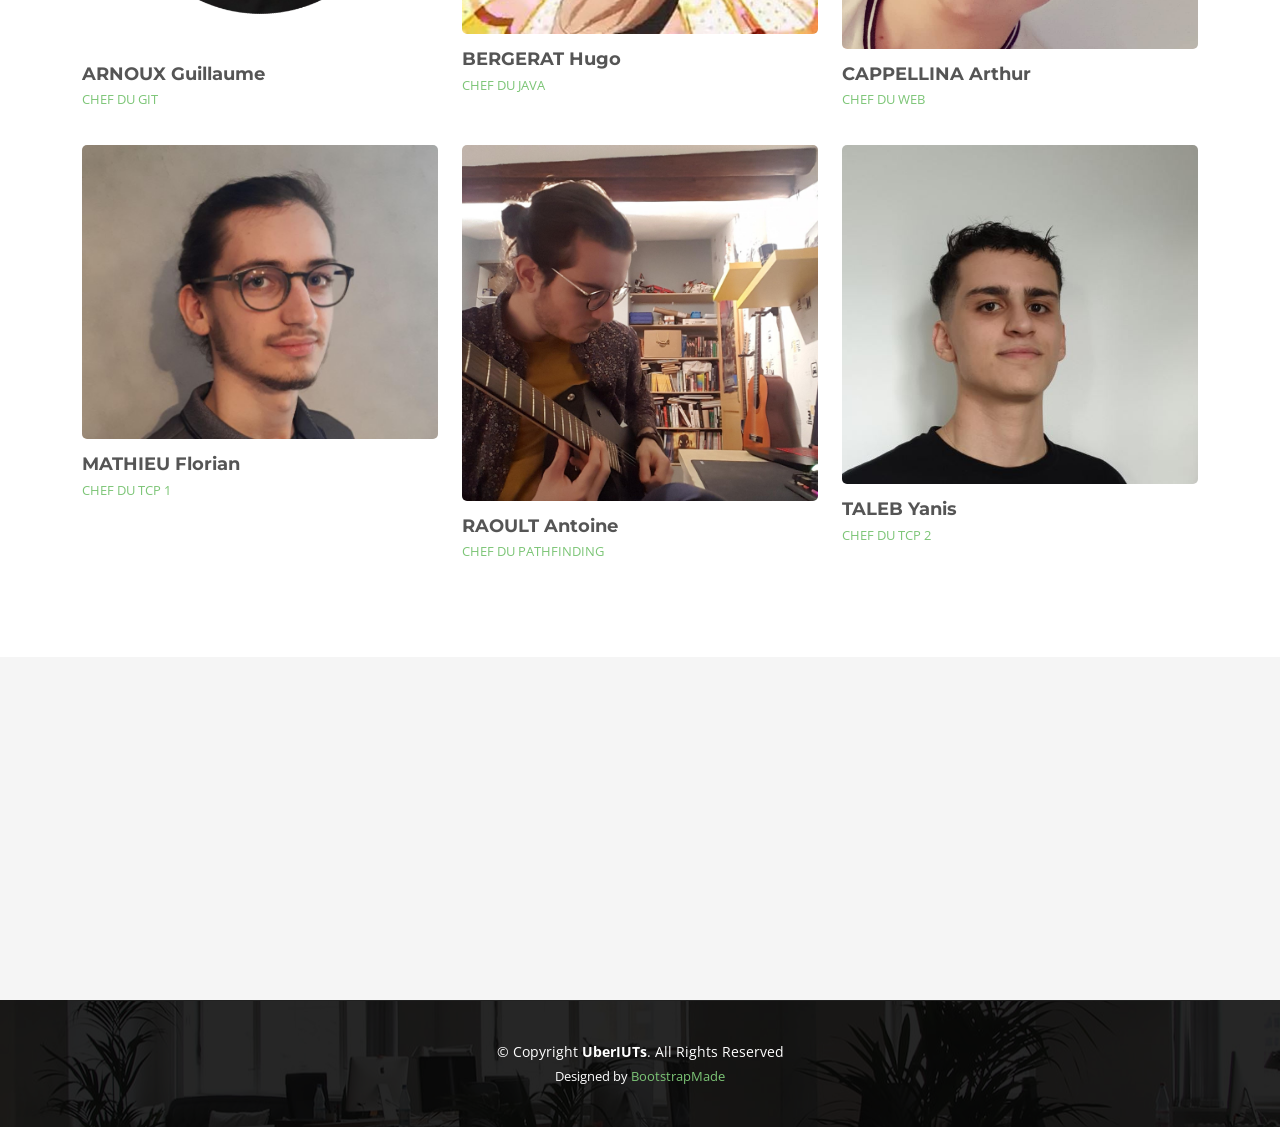
==== commit 9725387d: "odif" ====
--- a/web/index.html
+++ b/web/index.html
@@ -5,7 +5,7 @@
     <meta charset="utf-8">
     <meta content="width=device-width, initial-scale=1.0" name="viewport">
 
-    <title>Knight Bootstrap Template - Index</title>
+    <title>Uber iuts</title>
     <meta content="" name="description">
     <meta content="" name="keywords">
 
@@ -60,7 +60,6 @@
                 <ul>
                     <li><a class="nav-link scrollto active" href="#hero">Accueil</a></li>
                     <li><a class="nav-link scrollto" href="#about">À propos</a></li>
-                    <li><a class="nav-link scrollto" href="#services">Services</a></li>
                     <li><a class="nav-link scrollto " href="#portfolio">Portfolio</a></li>
                     <li><a class="nav-link scrollto" href="#team">Notre équipe</a></li>
                 </ul>
@@ -188,7 +187,7 @@
                                 </p>
                                 <img src="assets/img/testimonials/testimonials-1.jpg" class="testimonial-img" alt="">
                                 <h3>Saul Goodman</h3>
-                                <h4>Ceo &amp; Founder</h4>
+                                <h4>Avocat</h4>
                             </div>
                         </div>
                         <!-- End testimonial item -->
@@ -200,7 +199,7 @@
                                 </p>
                                 <img src="assets/img/testimonials/testimonials-2.jpg" class="testimonial-img" alt="">
                                 <h3>Sara Wilsson</h3>
-                                <h4>Designer</h4>
+                                <h4>Graphiste</h4>
                             </div>
                         </div>
                         <!-- End testimonial item -->
@@ -212,7 +211,7 @@
                                 </p>
                                 <img src="assets/img/testimonials/testimonials-3.jpg" class="testimonial-img" alt="">
                                 <h3>Jena Karlis</h3>
-                                <h4>Store Owner</h4>
+                                <h4>Libraire</h4>
                             </div>
                         </div>
                         <!-- End testimonial item -->
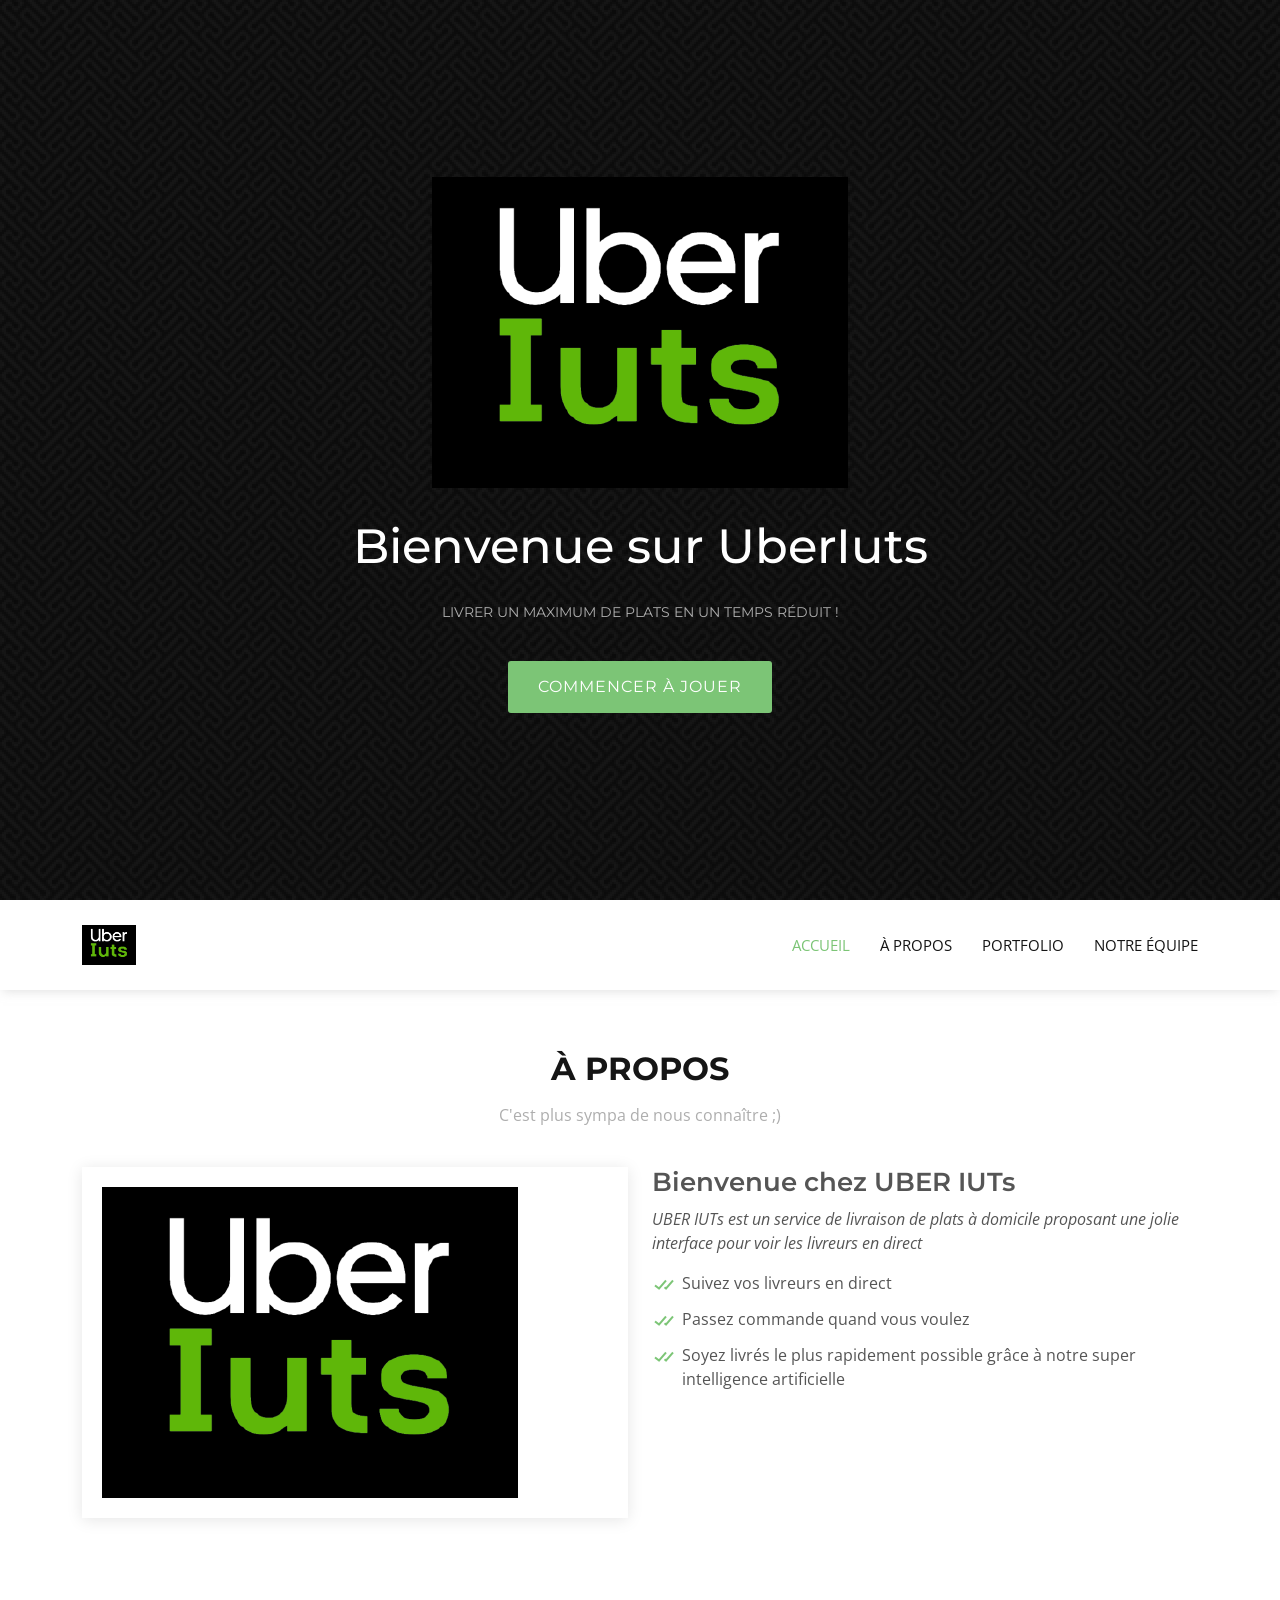
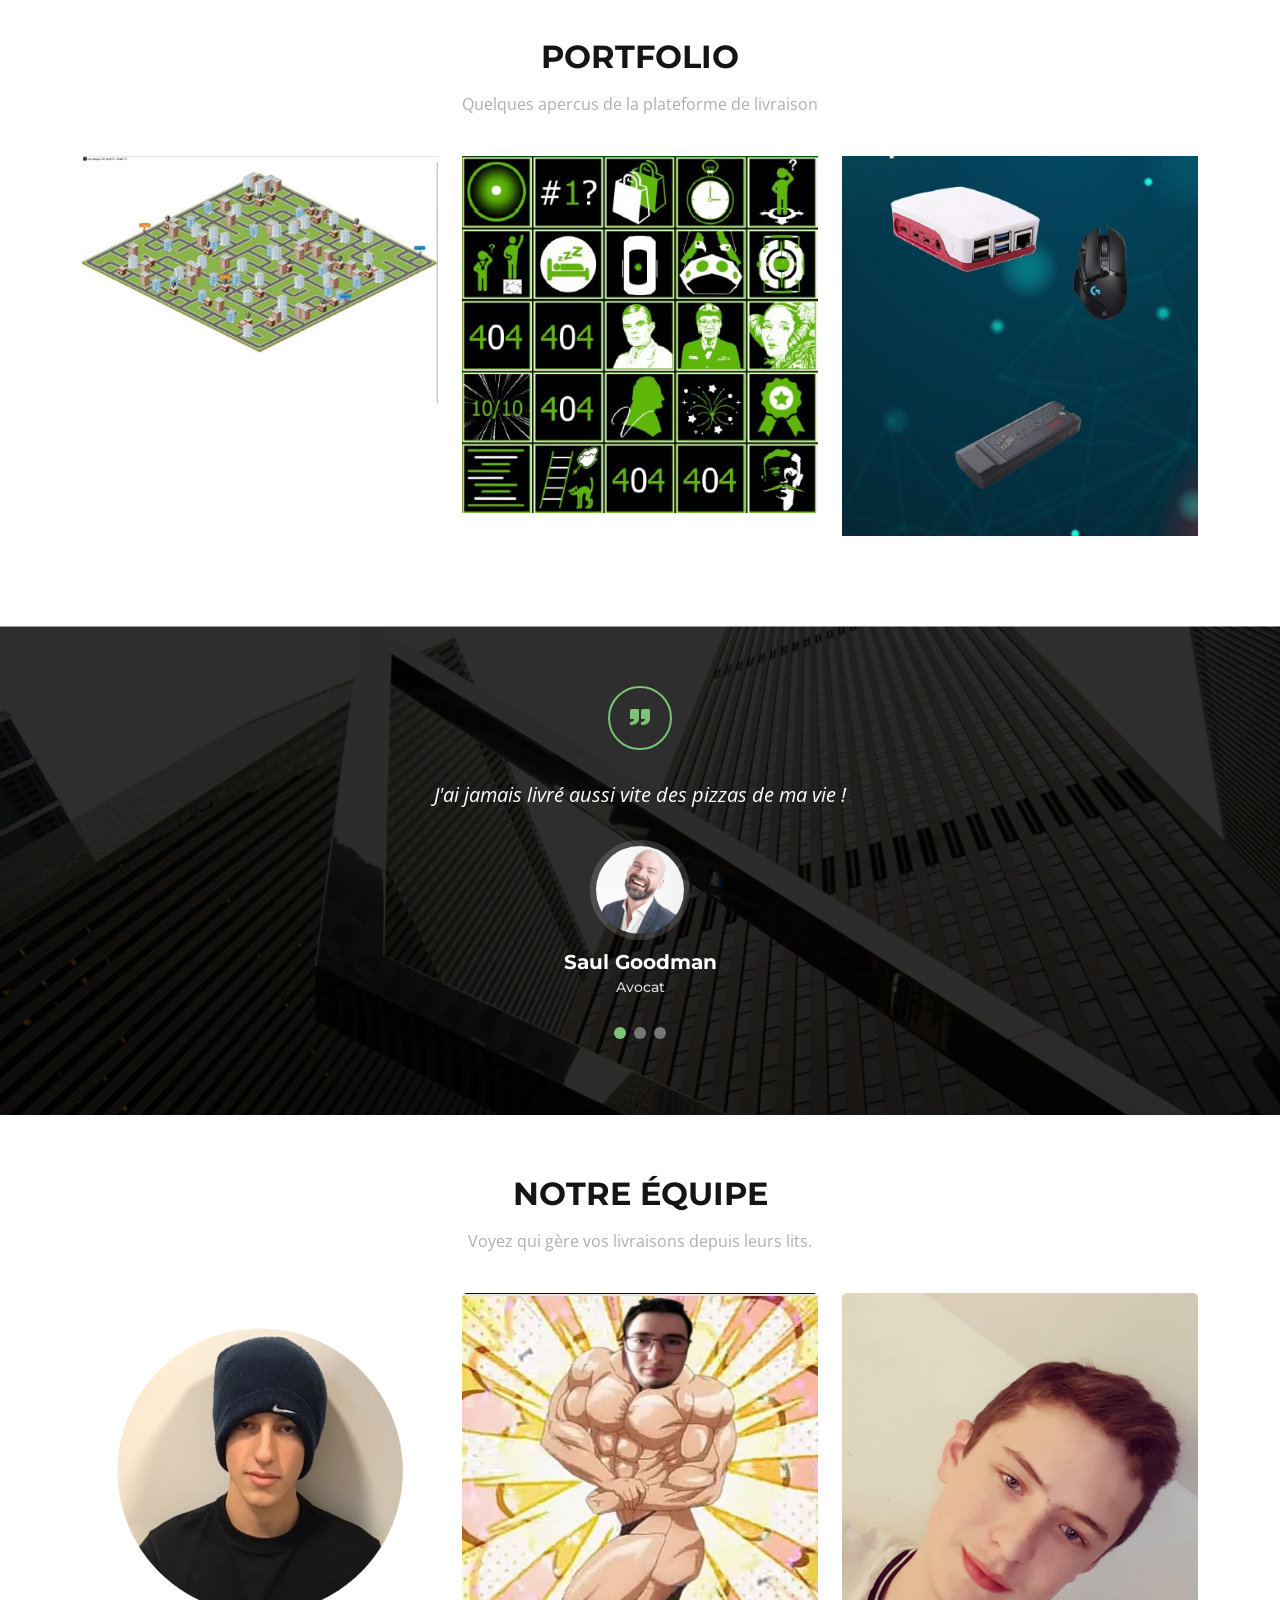
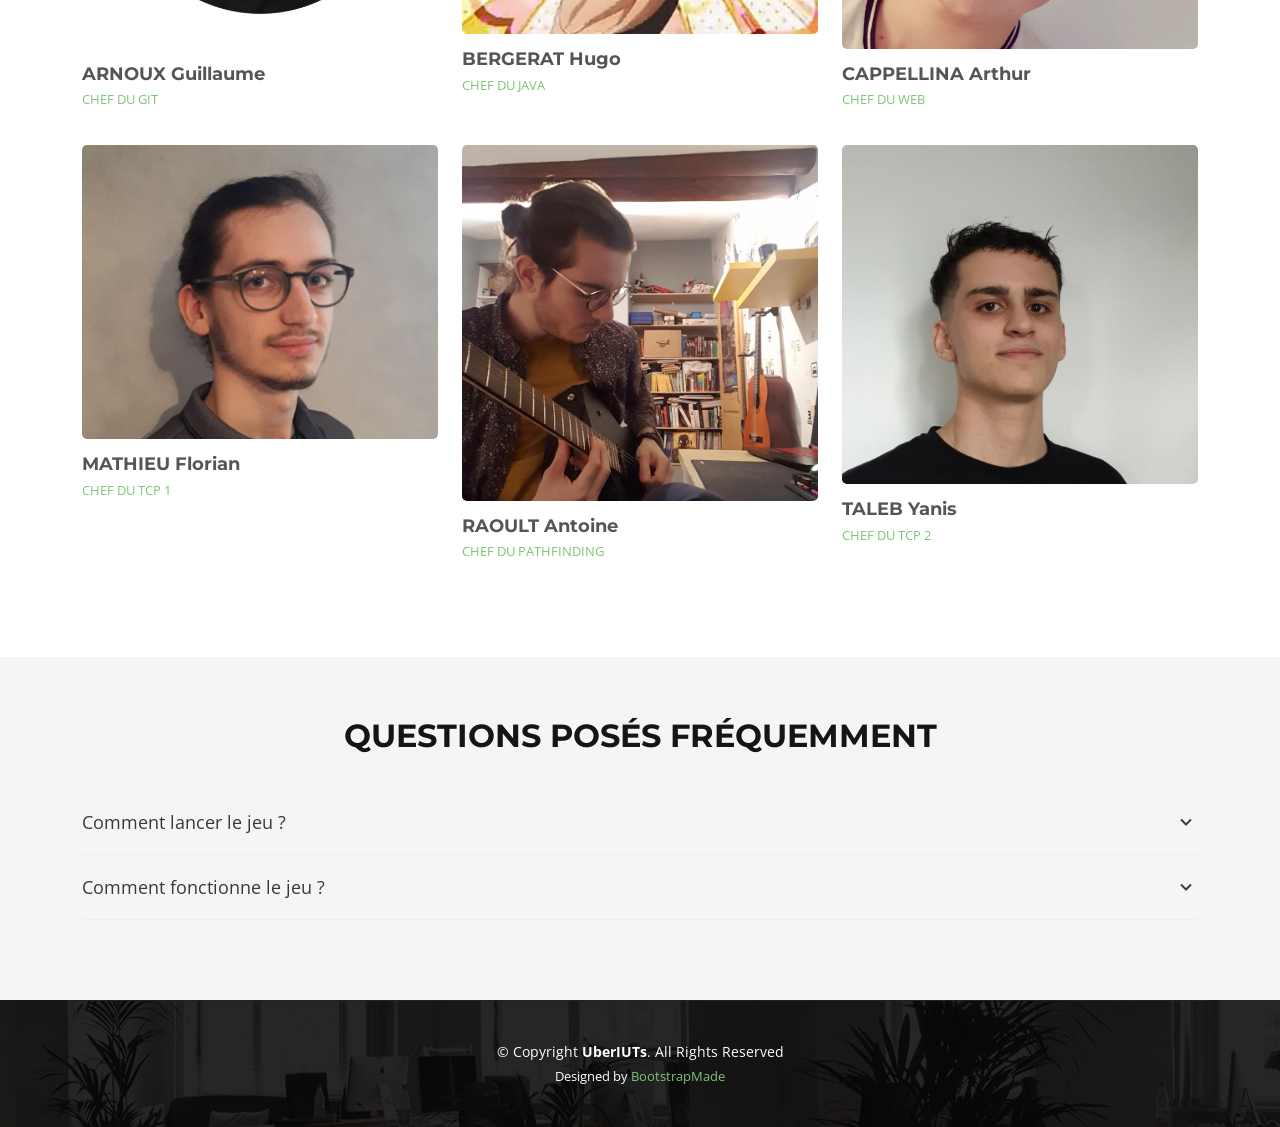
==== commit a0ac80ed: "Update index.html" ====
--- a/web/index.html
+++ b/web/index.html
@@ -1,16 +1,16 @@
 <!DOCTYPE html>
-<html lang="en">
+<html lang="fr">
 
 <head>
     <meta charset="utf-8">
     <meta content="width=device-width, initial-scale=1.0" name="viewport">
 
-    <title>Uber iuts</title>
+    <title>Uber IUTs</title>
     <meta content="" name="description">
     <meta content="" name="keywords">
 
     <!-- Favicons -->
-    <link href="assets/img/favicon.png" rel="icon">
+    <link href="assets/img/uber-iuts.png" rel="icon">
     <link href="assets/img/apple-touch-icon.png" rel="apple-touch-icon">
 
     <!-- Google Fonts -->
@@ -26,13 +26,6 @@
 
     <!-- Template Main CSS File -->
     <link href="assets/css/style.css" rel="stylesheet">
-
-    <!-- =======================================================
-    * Template Name: Knight - v4.2.0
-    * Template URL: https://bootstrapmade.com/knight-free-bootstrap-theme/
-    * Author: BootstrapMade.com
-    * License: https://bootstrapmade.com/license/
-    ======================================================== -->
 </head>
 
 <body>
@@ -400,10 +393,6 @@
                 &copy; Copyright <strong><span>UberIUTs</span></strong>. All Rights Reserved
             </div>
             <div class="credits">
-                <!-- All the links in the footer should remain intact. -->
-                <!-- You can delete the links only if you purchased the pro version. -->
-                <!-- Licensing information: https://bootstrapmade.com/license/ -->
-                <!-- Purchase the pro version with working PHP/AJAX contact form: https://bootstrapmade.com/knight-free-bootstrap-theme/ -->
                 Designed by <a href="https://bootstrapmade.com/">BootstrapMade</a>
             </div>
         </div>
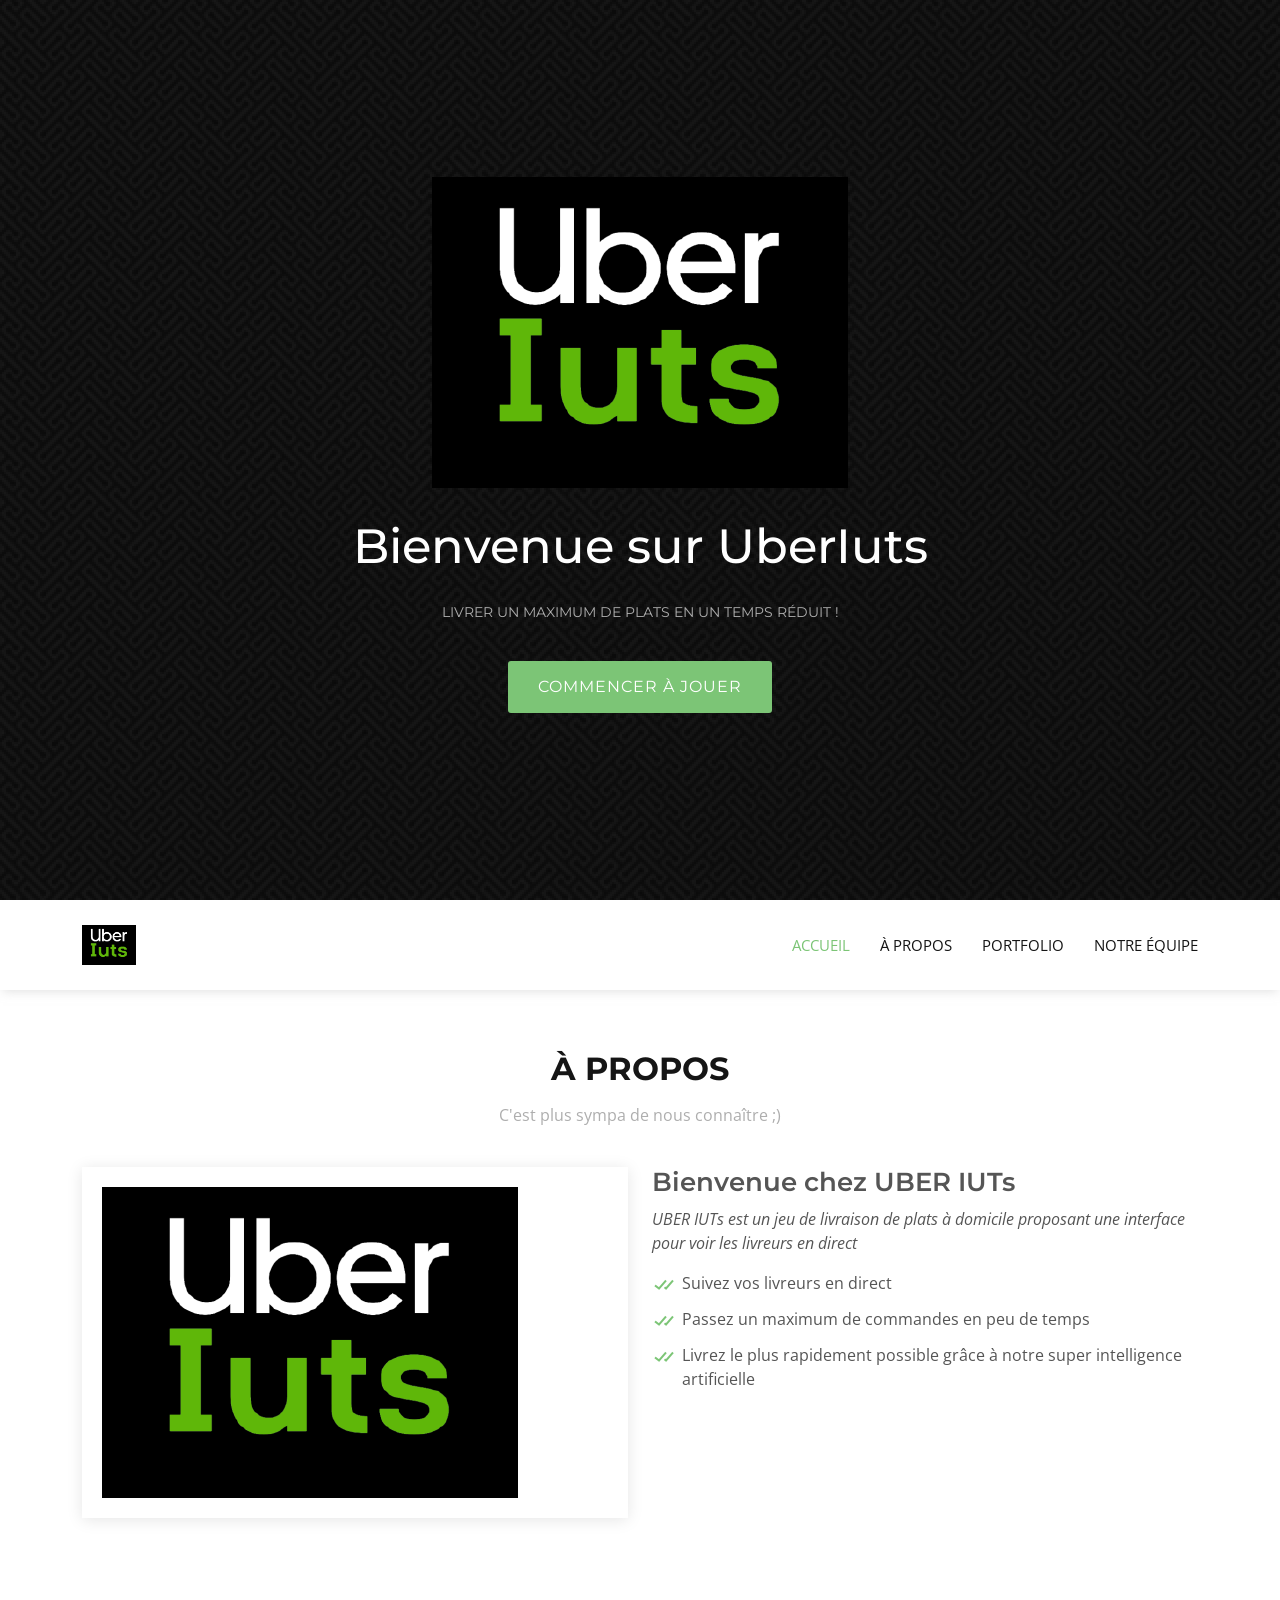
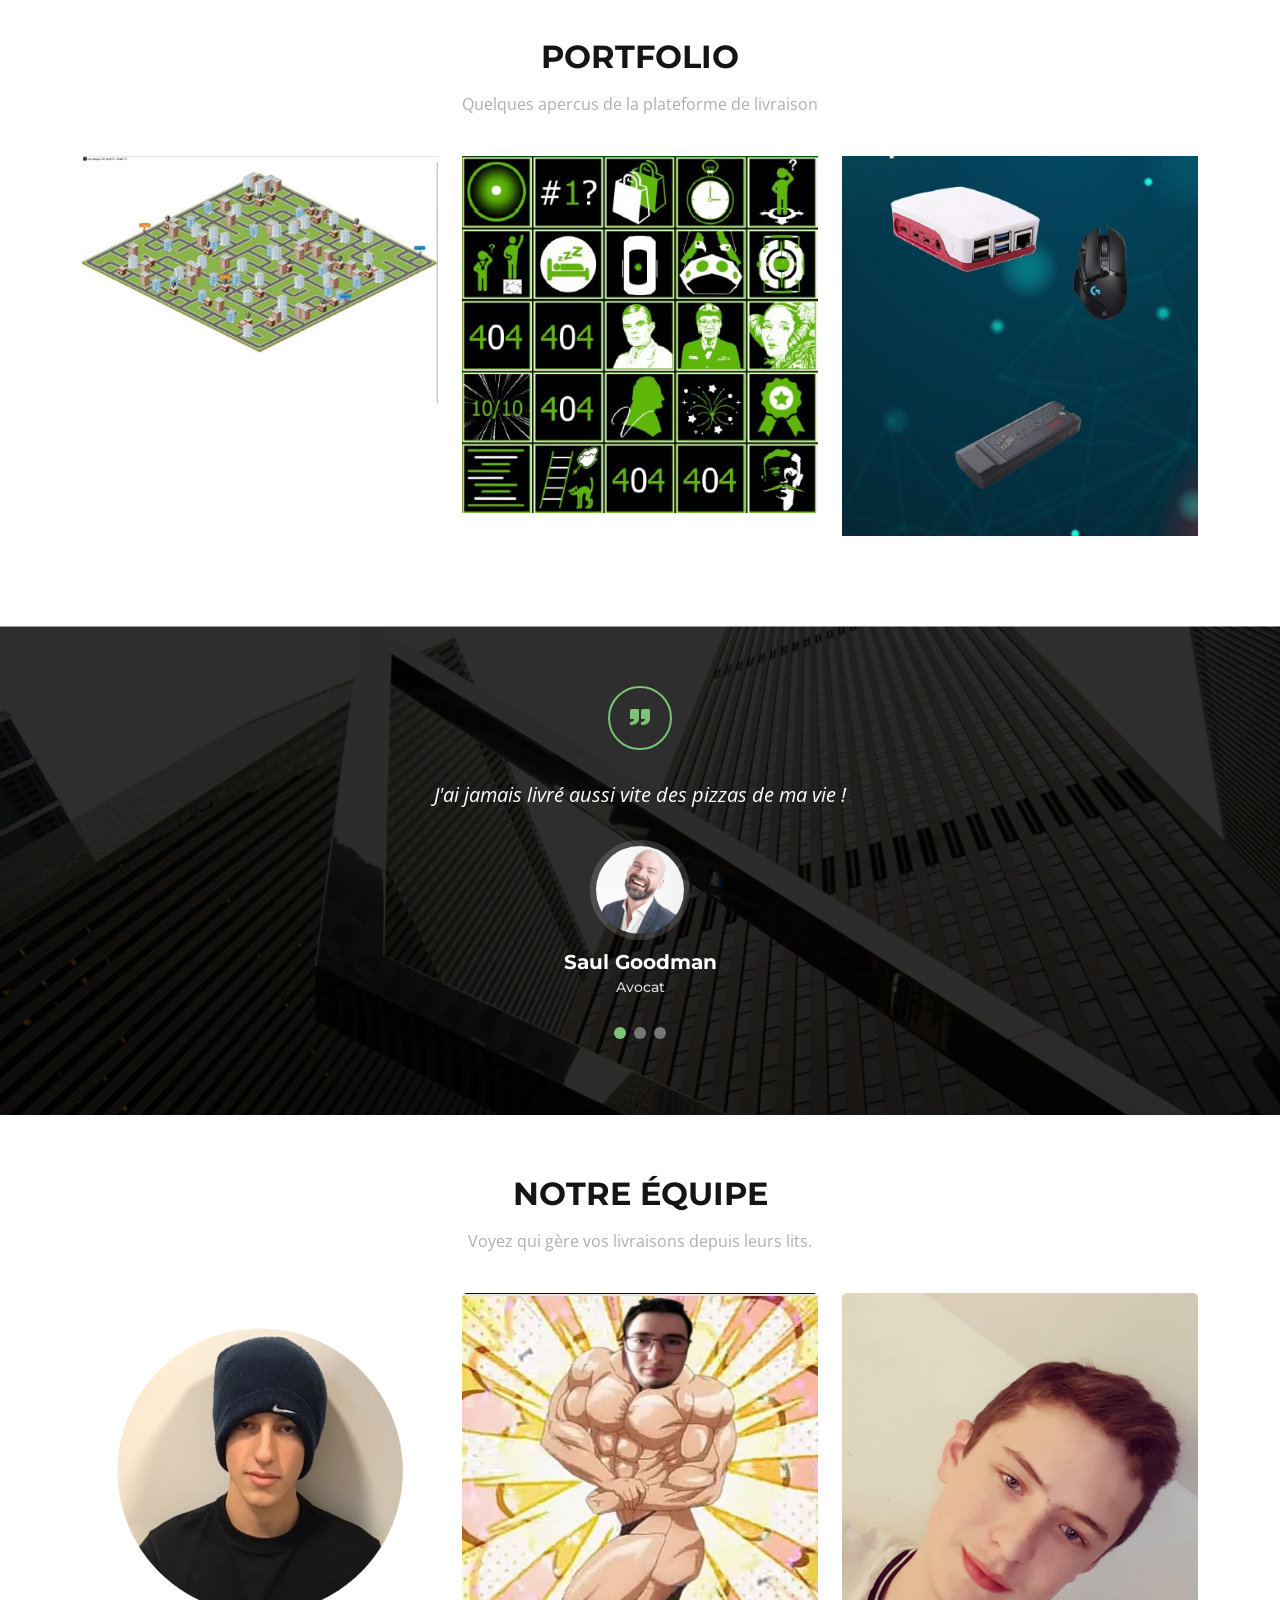
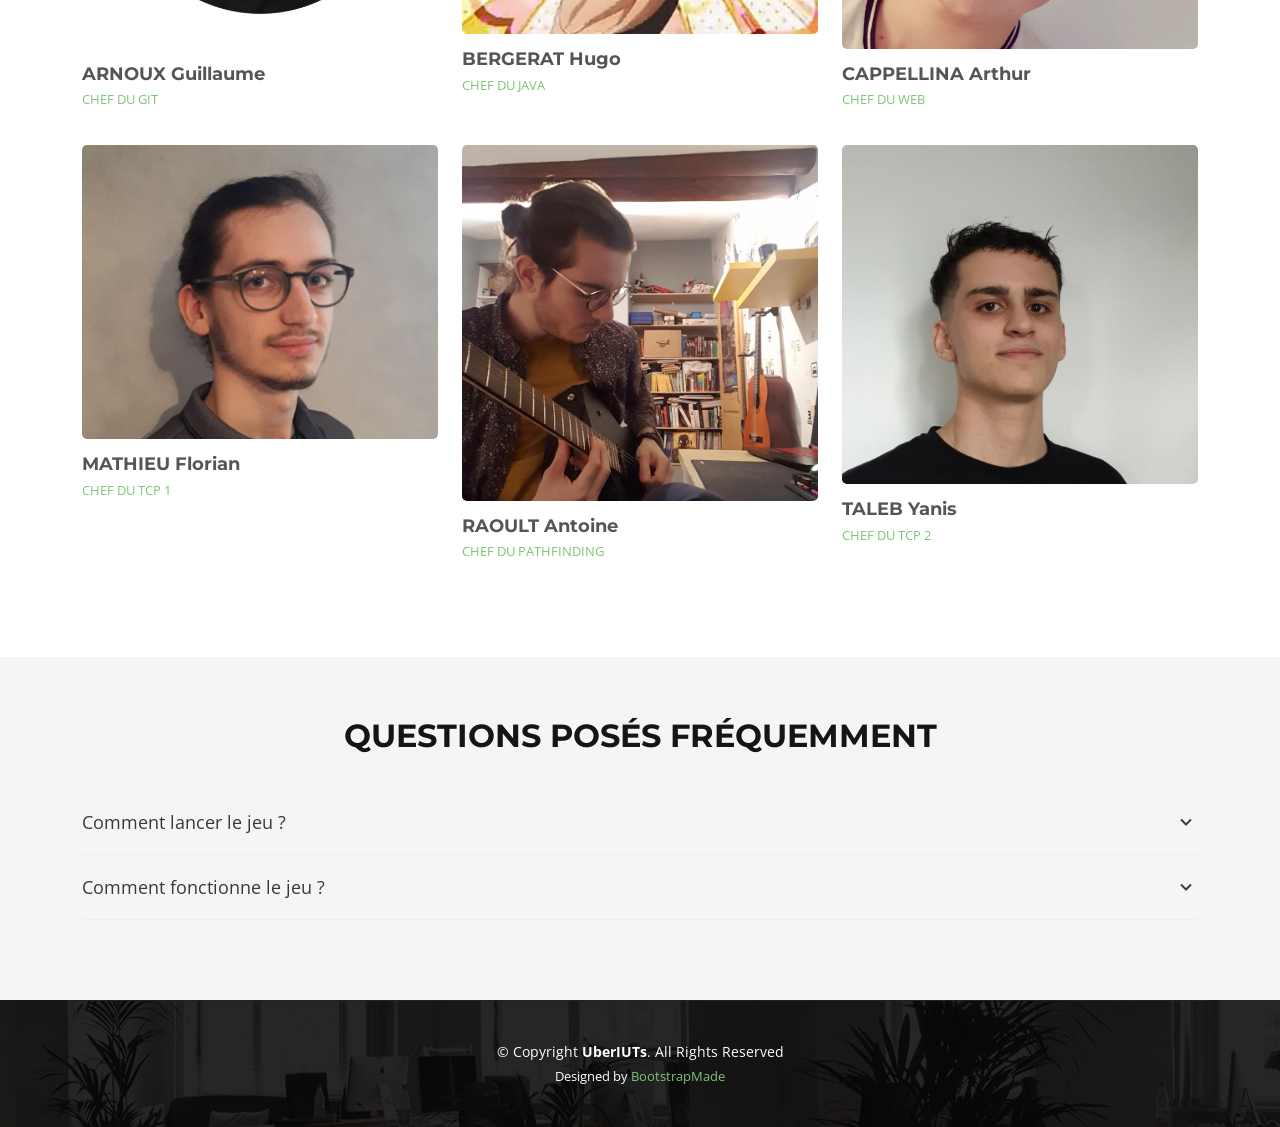
==== commit 19a3c622: "Modif" ====
--- a/web/index.html
+++ b/web/index.html
@@ -1,16 +1,16 @@
 <!DOCTYPE html>
-<html lang="fr">
+<html lang="en">
 
 <head>
     <meta charset="utf-8">
     <meta content="width=device-width, initial-scale=1.0" name="viewport">
 
-    <title>Uber IUTs</title>
+    <title>Uber iuts</title>
     <meta content="" name="description">
     <meta content="" name="keywords">
 
     <!-- Favicons -->
-    <link href="assets/img/uber-iuts.png" rel="icon">
+    <link href="assets/img/favicon.png" rel="icon">
     <link href="assets/img/apple-touch-icon.png" rel="apple-touch-icon">
 
     <!-- Google Fonts -->
@@ -26,6 +26,13 @@
 
     <!-- Template Main CSS File -->
     <link href="assets/css/style.css" rel="stylesheet">
+
+    <!-- =======================================================
+    * Template Name: Knight - v4.2.0
+    * Template URL: https://bootstrapmade.com/knight-free-bootstrap-theme/
+    * Author: BootstrapMade.com
+    * License: https://bootstrapmade.com/license/
+    ======================================================== -->
 </head>
 
 <body>
@@ -85,14 +92,14 @@
                         <div class="content pt-4 pt-lg-0 pl-0 pl-lg-3 ">
                             <h3>Bienvenue chez UBER IUTs</h3>
                             <p class="fst-italic">
-                                UBER IUTs est un service de livraison de plats à domicile proposant une jolie interface pour voir les livreurs en direct
+                                UBER IUTs est un jeu de livraison de plats à domicile proposant une interface pour voir les livreurs en direct
                             </p>
                             <ul>
                                 <li><i class="bx bx-check-double"></i> Suivez vos livreurs en direct
                                 </li>
-                                <li><i class="bx bx-check-double"></i> Passez commande quand vous voulez
+                                <li><i class="bx bx-check-double"></i> Passez un maximum de commandes en peu de temps 
                                 </li>
-                                <li><i class="bx bx-check-double"></i> Soyez livrés le plus rapidement possible grâce à notre super intelligence artificielle
+                                <li><i class="bx bx-check-double"></i> Livrez le plus rapidement possible grâce à notre super intelligence artificielle
                                 </li>
                             </ul>
                         </div>
@@ -393,6 +400,10 @@
                 &copy; Copyright <strong><span>UberIUTs</span></strong>. All Rights Reserved
             </div>
             <div class="credits">
+                <!-- All the links in the footer should remain intact. -->
+                <!-- You can delete the links only if you purchased the pro version. -->
+                <!-- Licensing information: https://bootstrapmade.com/license/ -->
+                <!-- Purchase the pro version with working PHP/AJAX contact form: https://bootstrapmade.com/knight-free-bootstrap-theme/ -->
                 Designed by <a href="https://bootstrapmade.com/">BootstrapMade</a>
             </div>
         </div>
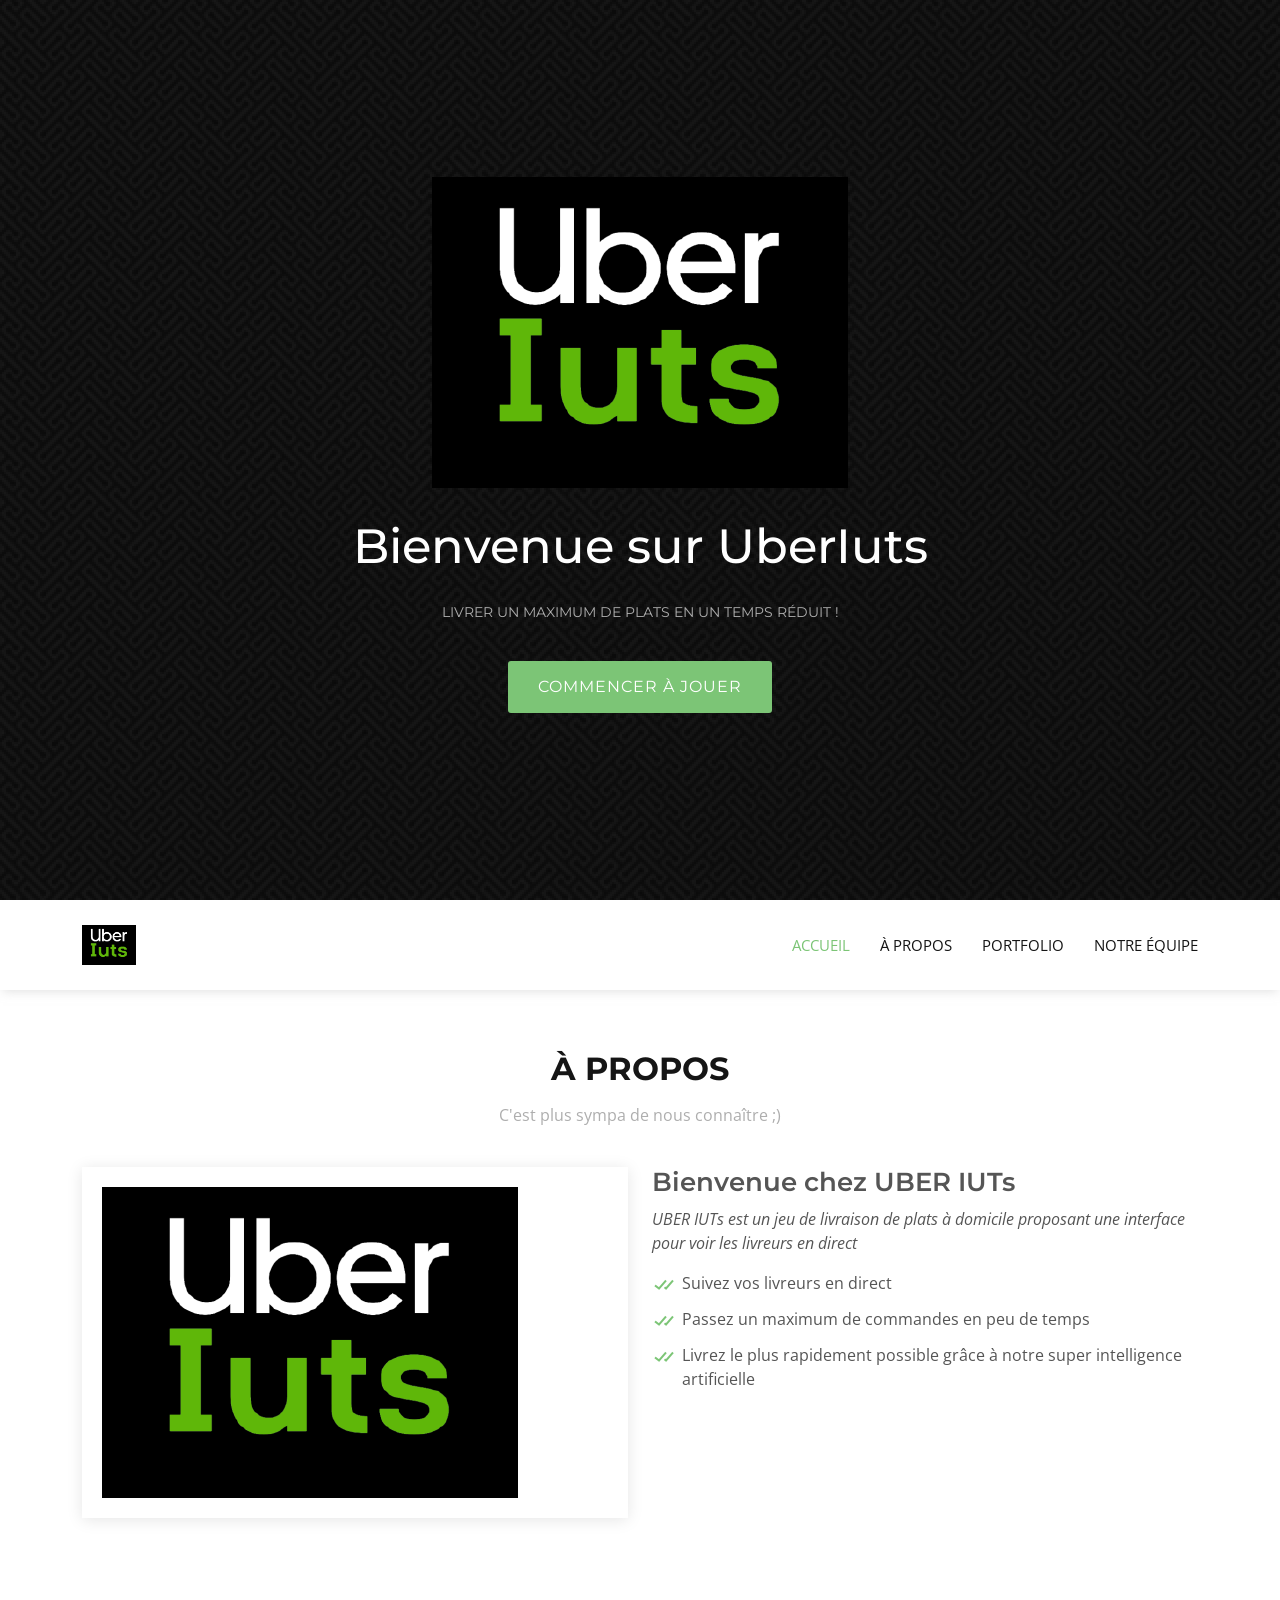
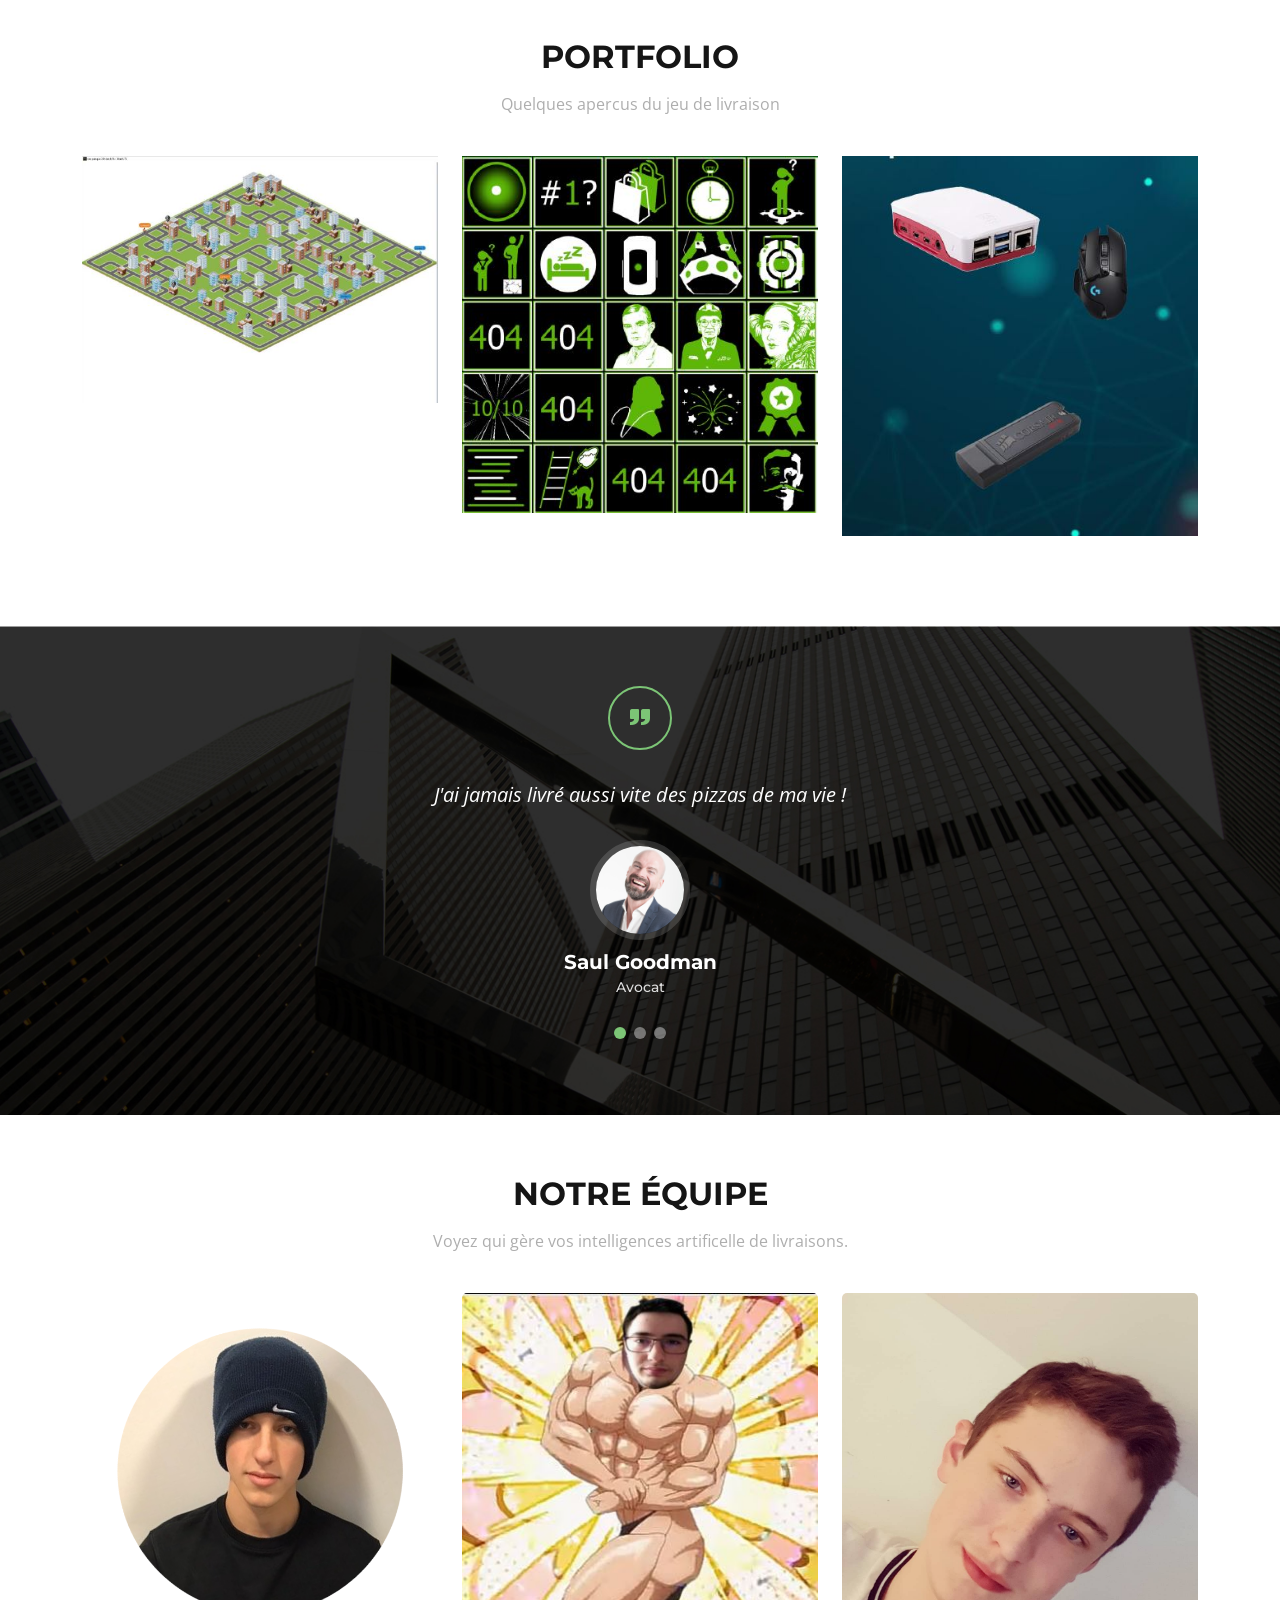
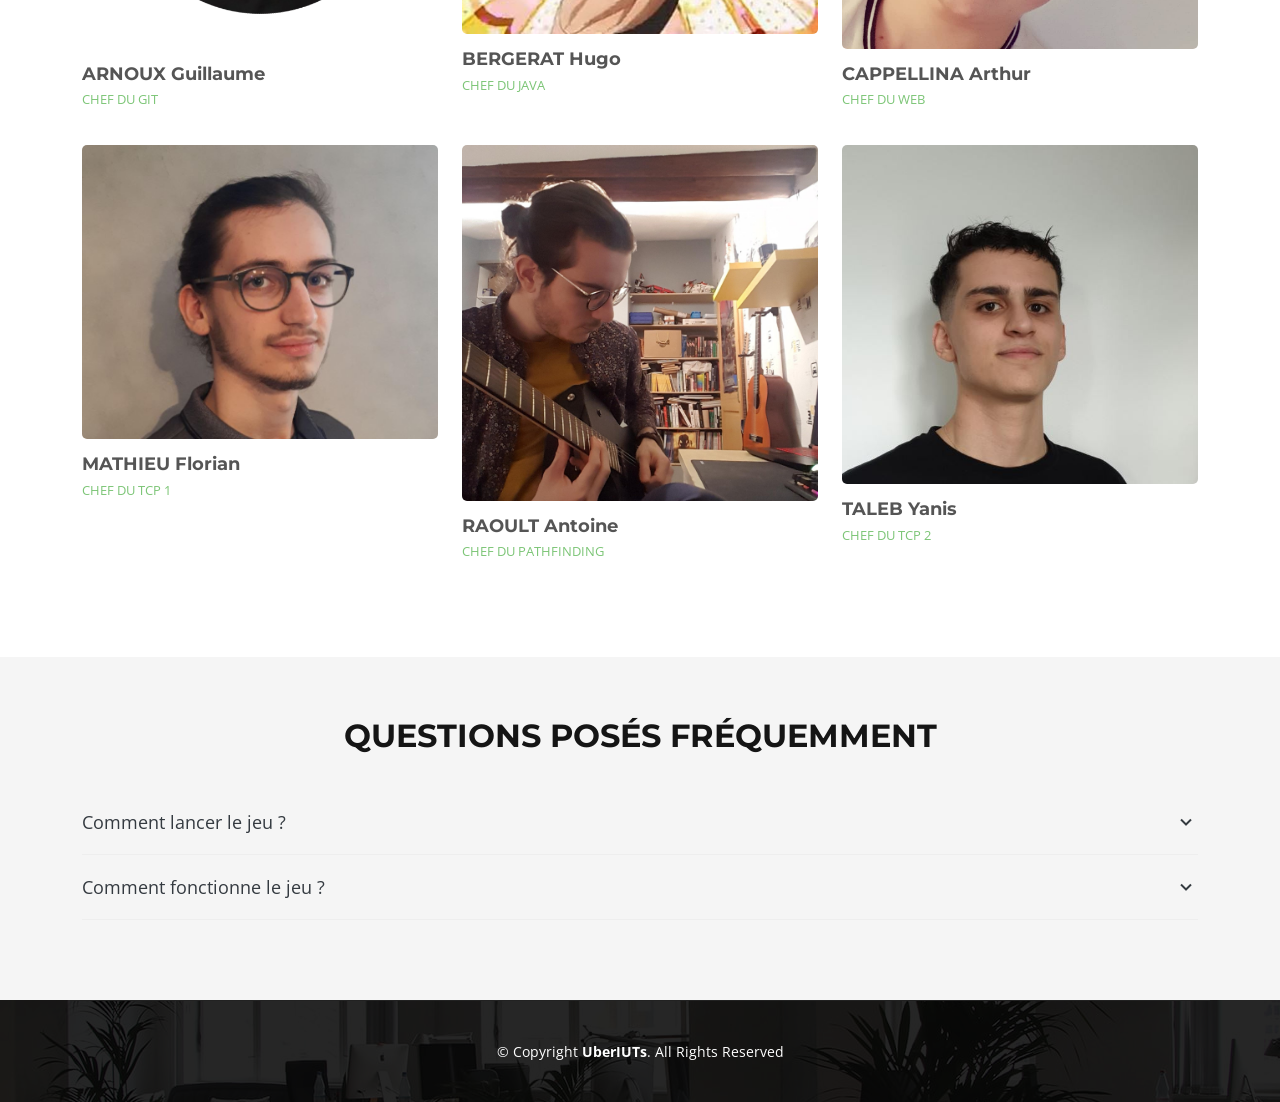
==== commit 509aacfc: "Fin" ====
--- a/web/index.html
+++ b/web/index.html
@@ -1,16 +1,16 @@
 <!DOCTYPE html>
-<html lang="en">
+<html lang="fr">
 
 <head>
     <meta charset="utf-8">
     <meta content="width=device-width, initial-scale=1.0" name="viewport">
 
-    <title>Uber iuts</title>
+    <title>Uber IUTs</title>
     <meta content="" name="description">
     <meta content="" name="keywords">
 
     <!-- Favicons -->
-    <link href="assets/img/favicon.png" rel="icon">
+    <link href="assets/img/uber-iuts.png" rel="icon">
     <link href="assets/img/apple-touch-icon.png" rel="apple-touch-icon">
 
     <!-- Google Fonts -->
@@ -26,13 +26,6 @@
 
     <!-- Template Main CSS File -->
     <link href="assets/css/style.css" rel="stylesheet">
-
-    <!-- =======================================================
-    * Template Name: Knight - v4.2.0
-    * Template URL: https://bootstrapmade.com/knight-free-bootstrap-theme/
-    * Author: BootstrapMade.com
-    * License: https://bootstrapmade.com/license/
-    ======================================================== -->
 </head>
 
 <body>
@@ -117,7 +110,7 @@
 
                 <div class="section-title" data-aos="fade-up">
                     <h2>Portfolio</h2>
-                    <p>Quelques apercus de la plateforme de livraison</p>
+                    <p>Quelques apercus du jeu de livraison</p>
                 </div>
 
                 <div class="row portfolio-container" data-aos="fade-up" data-aos-delay="200">
@@ -230,7 +223,7 @@
 
                 <div class="section-title" data-aos="fade-up">
                     <h2>Notre équipe</h2>
-                    <p>Voyez qui gère vos livraisons depuis leurs lits.</p>
+                    <p>Voyez qui gère vos intelligences artificelle de livraisons.</p>
                 </div>
 
                 <div class="row">
@@ -399,13 +392,6 @@
             <div class="copyright">
                 &copy; Copyright <strong><span>UberIUTs</span></strong>. All Rights Reserved
             </div>
-            <div class="credits">
-                <!-- All the links in the footer should remain intact. -->
-                <!-- You can delete the links only if you purchased the pro version. -->
-                <!-- Licensing information: https://bootstrapmade.com/license/ -->
-                <!-- Purchase the pro version with working PHP/AJAX contact form: https://bootstrapmade.com/knight-free-bootstrap-theme/ -->
-                Designed by <a href="https://bootstrapmade.com/">BootstrapMade</a>
-            </div>
         </div>
     </footer>
     <!-- End Footer -->
